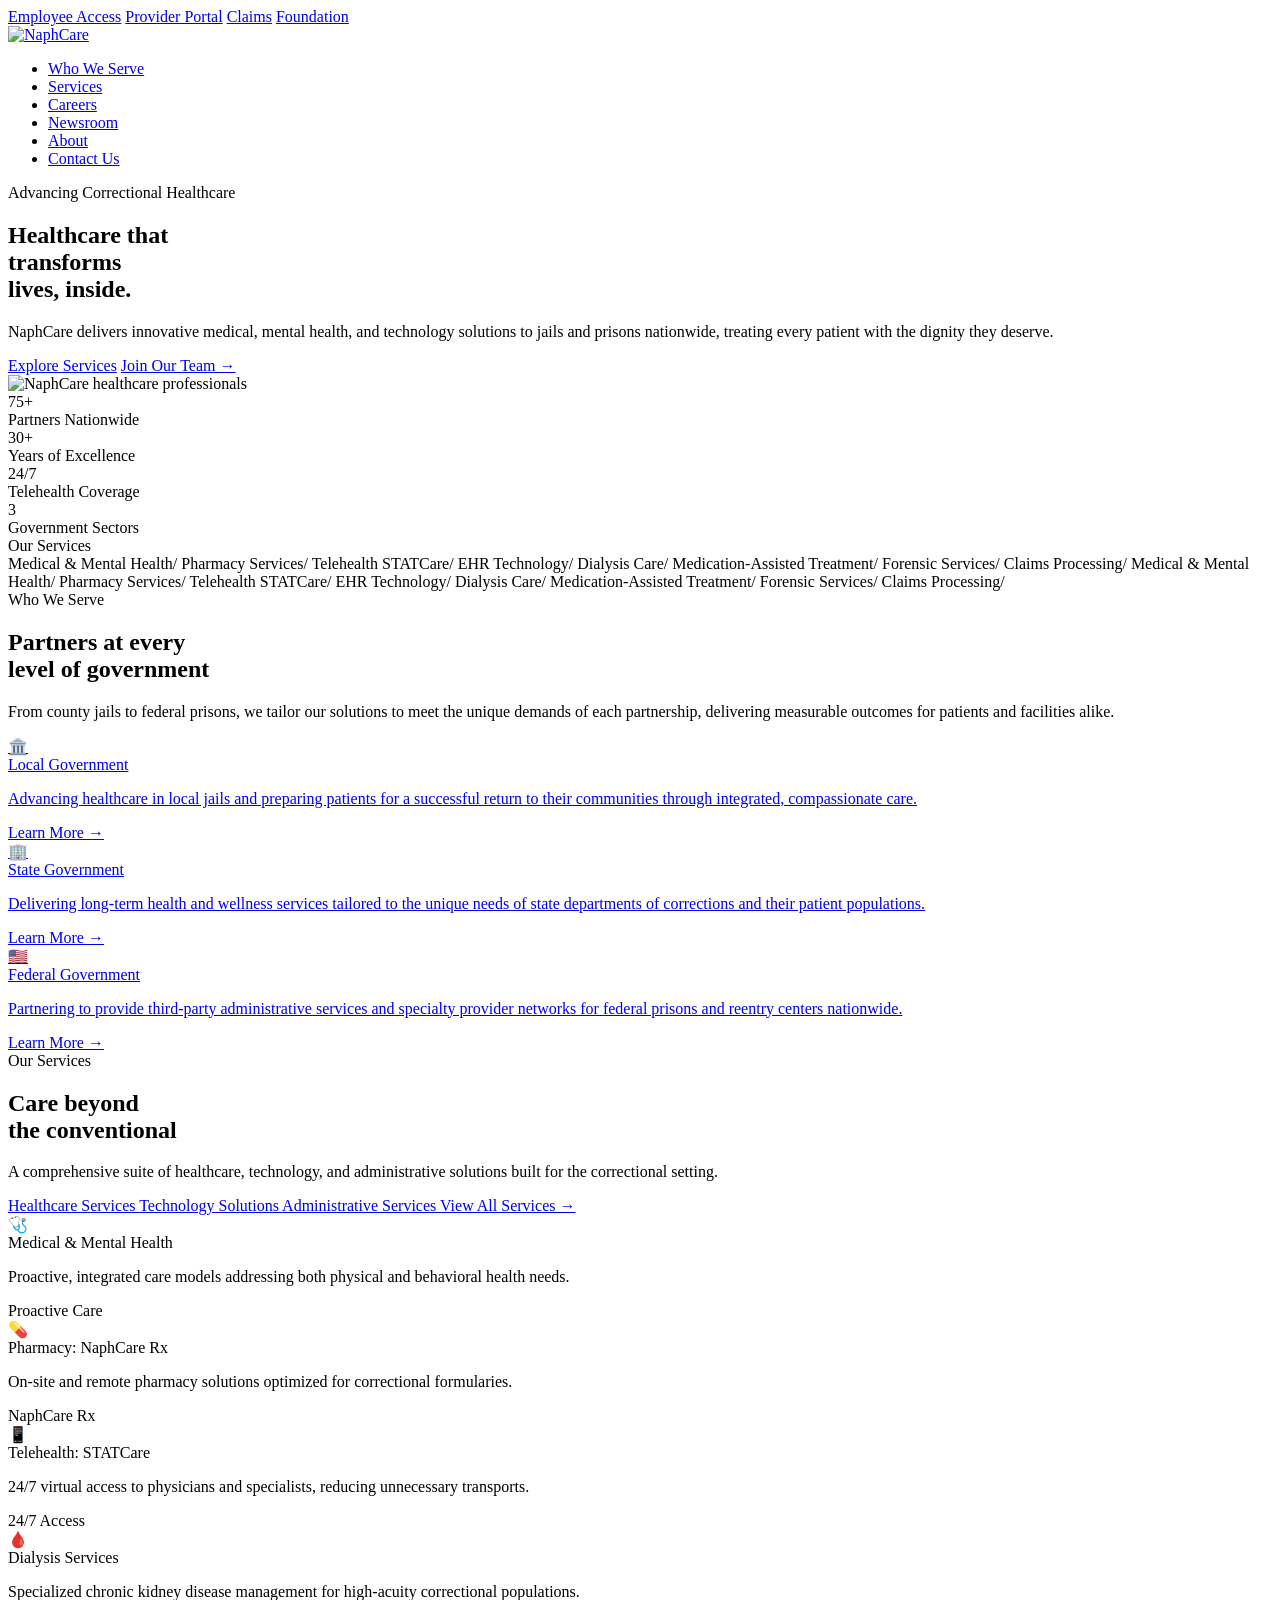
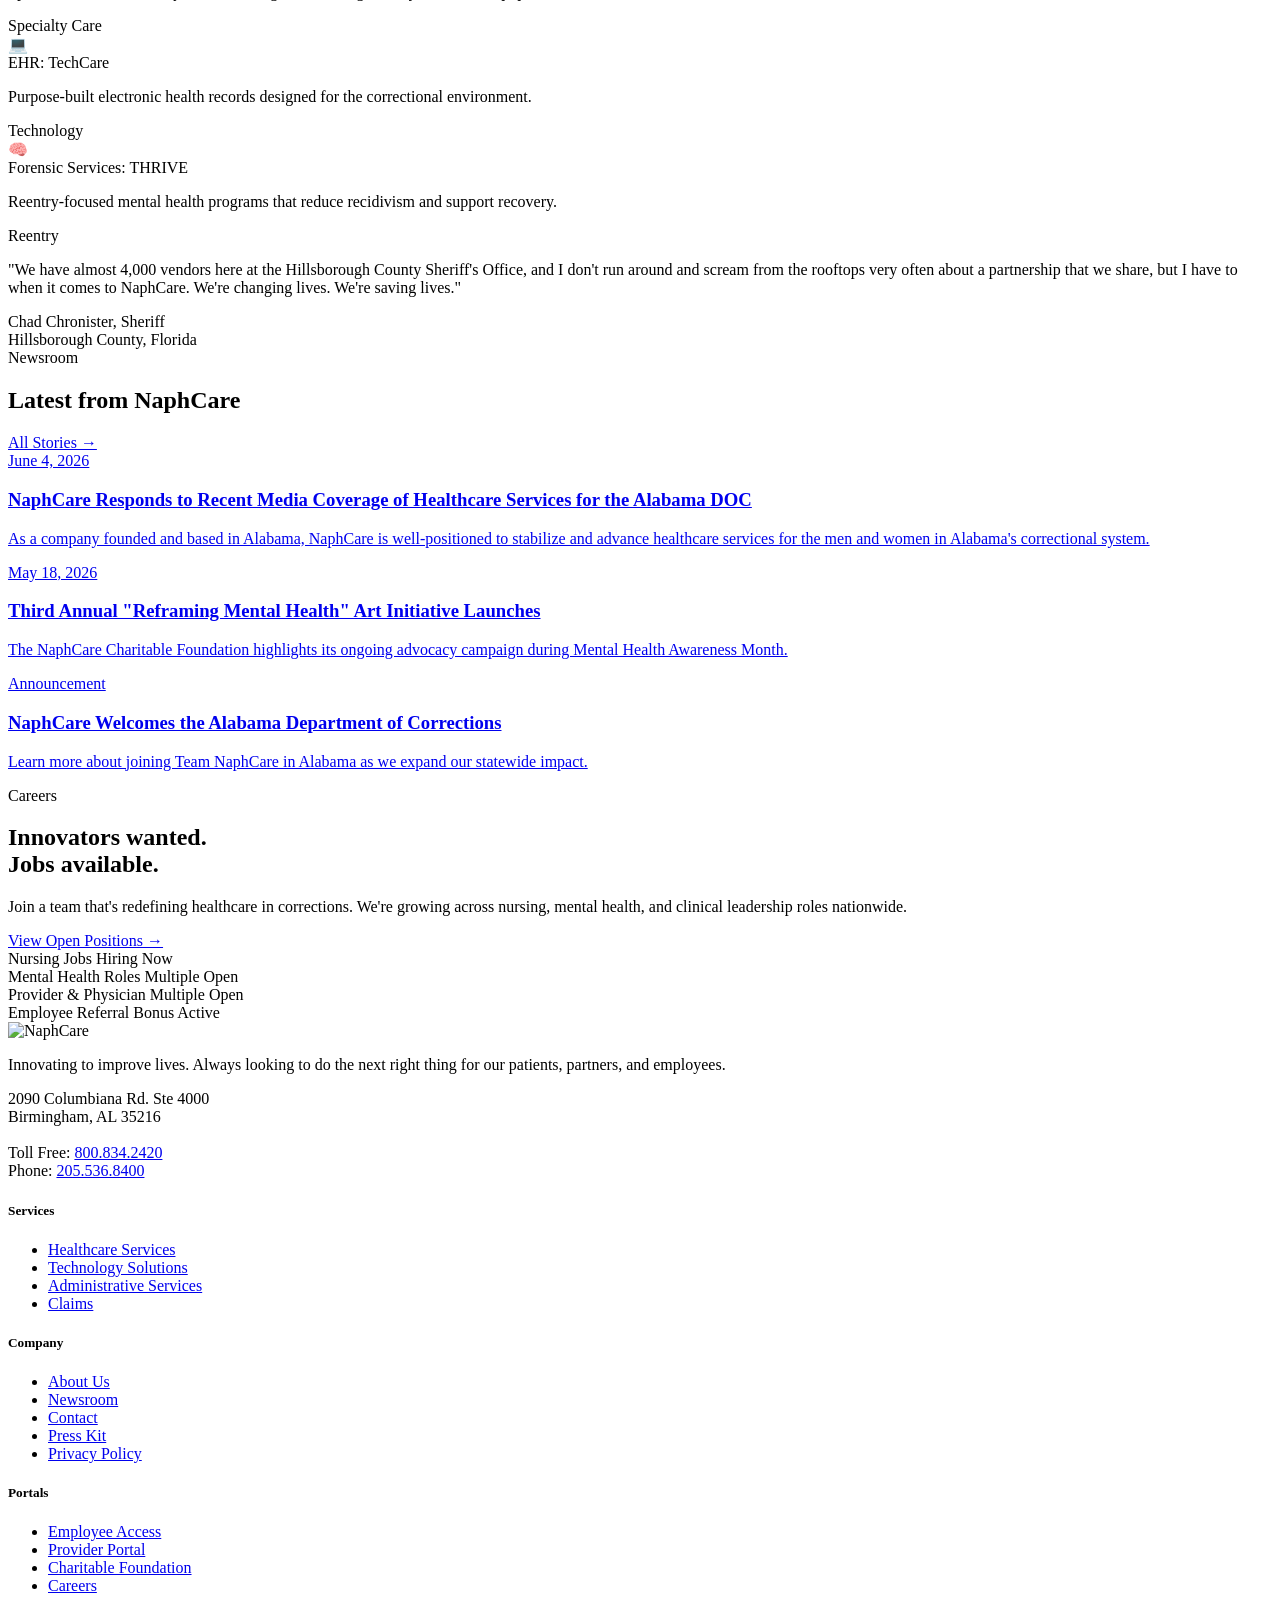
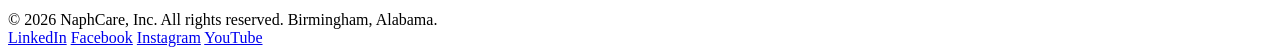
==== index.html @ 37742b01 "Rename index (2).html to index.html" ====
<!DOCTYPE html>
<html lang="en">
<head>
<meta charset="UTF-8" />
<meta name="viewport" content="width=device-width, initial-scale=1.0" />
<title>NaphCare: Advancing Correctional Healthcare</title>
<meta name="description" content="NaphCare is an innovative provider of correctional healthcare services in jails and prisons." />
<link rel="preconnect" href="https://fonts.googleapis.com" />
<link rel="preconnect" href="https://fonts.gstatic.com" crossorigin />
<link href="https://fonts.googleapis.com/css2?family=Playfair+Display:ital,wght@0,400;0,700;1,400;1,700&family=Libre+Franklin:wght@300;400;500;600;700;800&display=swap" rel="stylesheet" />
<link rel="stylesheet" href="style.css" />
</head>
<body>

<!-- TOPBAR -->
<div class="topbar">
  <a href="https://access.naphcare.com" target="_blank" rel="noopener">Employee Access</a>
  <a href="https://providerportal.naphcare.com" target="_blank" rel="noopener">Provider Portal</a>
  <a href="https://www.naphcare.com/claims" target="_blank" rel="noopener">Claims</a>
  <a href="https://www.naphcarecharitablefoundation.org/" target="_blank" rel="noopener">Foundation</a>
</div>

<!-- NAV -->
<nav>
  <a href="/" class="nav-logo" aria-label="NaphCare Home">
    <img src="https://www.naphcare.com/static/img/logo.svg" alt="NaphCare" />
  </a>
  <ul class="nav-links">
    <li><a href="#serve">Who We Serve</a></li>
    <li><a href="#services">Services</a></li>
    <li><a href="#careers">Careers</a></li>
    <li><a href="#news">Newsroom</a></li>
    <li><a href="https://www.naphcare.com/about" target="_blank" rel="noopener">About</a></li>
    <li><a href="https://www.naphcare.com/contact" target="_blank" rel="noopener" class="nav-cta">Contact Us</a></li>
  </ul>
</nav>

<!-- HERO -->
<section class="hero">
  <div class="hero-left">
    <div class="hero-eyebrow">Advancing Correctional Healthcare</div>
    <h1>Healthcare that<br><span class="accent">transforms</span><br>lives, inside.</h1>
    <p class="hero-sub">NaphCare delivers innovative medical, mental health, and technology solutions to jails and prisons nationwide, treating every patient with the dignity they deserve.</p>
    <div class="hero-actions">
      <a href="#serve" class="btn-primary">Explore Services</a>
      <a href="#careers" class="btn-outline">Join Our Team &rarr;</a>
    </div>
  </div>
  <div class="hero-right">
    <img
      src="https://naph-care.transforms.svdcdn.com/production/heros/Webpage-banners-1.png?w=1600&h=900&auto=compress,format&fit=min"
      alt="NaphCare healthcare professionals"
    />
  </div>
  <div class="hero-stat-bar">
    <div class="hero-stat">
      <div class="hero-stat-num">75+</div>
      <div class="hero-stat-label">Partners Nationwide</div>
    </div>
    <div class="hero-stat">
      <div class="hero-stat-num">30+</div>
      <div class="hero-stat-label">Years of Excellence</div>
    </div>
    <div class="hero-stat">
      <div class="hero-stat-num">24/7</div>
      <div class="hero-stat-label">Telehealth Coverage</div>
    </div>
    <div class="hero-stat">
      <div class="hero-stat-num">3</div>
      <div class="hero-stat-label">Government Sectors</div>
    </div>
  </div>
</section>

<!-- BAND -->
<div class="band" aria-hidden="true">
  <div class="band-inner">
    <div class="band-text">Our Services</div>
    <div class="band-marquee">
      <div class="band-track">
        <span class="band-item">Medical &amp; Mental Health</span><span class="band-sep">/</span>
        <span class="band-item">Pharmacy Services</span><span class="band-sep">/</span>
        <span class="band-item">Telehealth STATCare</span><span class="band-sep">/</span>
        <span class="band-item">EHR Technology</span><span class="band-sep">/</span>
        <span class="band-item">Dialysis Care</span><span class="band-sep">/</span>
        <span class="band-item">Medication-Assisted Treatment</span><span class="band-sep">/</span>
        <span class="band-item">Forensic Services</span><span class="band-sep">/</span>
        <span class="band-item">Claims Processing</span><span class="band-sep">/</span>
        <span class="band-item">Medical &amp; Mental Health</span><span class="band-sep">/</span>
        <span class="band-item">Pharmacy Services</span><span class="band-sep">/</span>
        <span class="band-item">Telehealth STATCare</span><span class="band-sep">/</span>
        <span class="band-item">EHR Technology</span><span class="band-sep">/</span>
        <span class="band-item">Dialysis Care</span><span class="band-sep">/</span>
        <span class="band-item">Medication-Assisted Treatment</span><span class="band-sep">/</span>
        <span class="band-item">Forensic Services</span><span class="band-sep">/</span>
        <span class="band-item">Claims Processing</span><span class="band-sep">/</span>
      </div>
    </div>
  </div>
</div>

<!-- WHO WE SERVE -->
<section class="serve-section section" id="serve">
  <div class="serve-header">
    <div class="reveal">
      <div class="label">Who We Serve</div>
      <h2 class="heading">Partners at every<br>level of government</h2>
    </div>
    <p class="subtext reveal" data-delay="100">From county jails to federal prisons, we tailor our solutions to meet the unique demands of each partnership, delivering measurable outcomes for patients and facilities alike.</p>
  </div>
  <div class="serve-cards">
    <a href="https://www.naphcare.com/local-government" class="serve-card reveal" target="_blank" rel="noopener">
      <div class="serve-icon">🏛️</div>
      <div class="serve-title">Local Government</div>
      <p class="serve-body">Advancing healthcare in local jails and preparing patients for a successful return to their communities through integrated, compassionate care.</p>
      <span class="serve-link">Learn More &rarr;</span>
    </a>
    <a href="https://www.naphcare.com/state-government" class="serve-card reveal" data-delay="80" target="_blank" rel="noopener">
      <div class="serve-icon">🏢</div>
      <div class="serve-title">State Government</div>
      <p class="serve-body">Delivering long-term health and wellness services tailored to the unique needs of state departments of corrections and their patient populations.</p>
      <span class="serve-link">Learn More &rarr;</span>
    </a>
    <a href="https://www.naphcare.com/federal-government" class="serve-card reveal" data-delay="160" target="_blank" rel="noopener">
      <div class="serve-icon">🇺🇸</div>
      <div class="serve-title">Federal Government</div>
      <p class="serve-body">Partnering to provide third-party administrative services and specialty provider networks for federal prisons and reentry centers nationwide.</p>
      <span class="serve-link">Learn More &rarr;</span>
    </a>
  </div>
</section>

<!-- SERVICES -->
<section class="services-section section" id="services">
  <div class="label" style="color:var(--gold-light)">Our Services</div>
  <h2 class="heading heading-light">Care beyond<br>the conventional</h2>
  <p class="subtext subtext-light">A comprehensive suite of healthcare, technology, and administrative solutions built for the correctional setting.</p>

  <div class="services-inner">
    <nav class="services-sidebar" aria-label="Service categories">
      <a class="services-sidebar-item active" href="#services">
        <span class="bar"></span>Healthcare Services
      </a>
      <a class="services-sidebar-item" href="#services">
        <span class="bar"></span>Technology Solutions
      </a>
      <a class="services-sidebar-item" href="#services">
        <span class="bar"></span>Administrative Services
      </a>
      <a class="services-sidebar-item" href="https://www.naphcare.com/services" target="_blank" rel="noopener">
        <span class="bar"></span>View All Services &rarr;
      </a>
    </nav>

    <div class="services-grid">
      <div class="service-card reveal">
        <span class="service-icon">🩺</span>
        <div class="service-name">Medical &amp; Mental Health</div>
        <p class="service-desc">Proactive, integrated care models addressing both physical and behavioral health needs.</p>
        <span class="service-badge">Proactive Care</span>
      </div>
      <div class="service-card reveal" data-delay="80">
        <span class="service-icon">💊</span>
        <div class="service-name">Pharmacy: NaphCare Rx</div>
        <p class="service-desc">On-site and remote pharmacy solutions optimized for correctional formularies.</p>
        <span class="service-badge">NaphCare Rx</span>
      </div>
      <div class="service-card reveal" data-delay="120">
        <span class="service-icon">📱</span>
        <div class="service-name">Telehealth: STATCare</div>
        <p class="service-desc">24/7 virtual access to physicians and specialists, reducing unnecessary transports.</p>
        <span class="service-badge">24/7 Access</span>
      </div>
      <div class="service-card reveal" data-delay="160">
        <span class="service-icon">🩸</span>
        <div class="service-name">Dialysis Services</div>
        <p class="service-desc">Specialized chronic kidney disease management for high-acuity correctional populations.</p>
        <span class="service-badge">Specialty Care</span>
      </div>
      <div class="service-card reveal" data-delay="200">
        <span class="service-icon">💻</span>
        <div class="service-name">EHR: TechCare</div>
        <p class="service-desc">Purpose-built electronic health records designed for the correctional environment.</p>
        <span class="service-badge">Technology</span>
      </div>
      <div class="service-card reveal" data-delay="240">
        <span class="service-icon">🧠</span>
        <div class="service-name">Forensic Services: THRIVE</div>
        <p class="service-desc">Reentry-focused mental health programs that reduce recidivism and support recovery.</p>
        <span class="service-badge">Reentry</span>
      </div>
    </div>
  </div>
</section>

<!-- QUOTE -->
<section class="quote-section">
  <div class="quote-inner reveal">
    <div class="quote-line"></div>
    <p class="quote-text">"We have almost 4,000 vendors here at the Hillsborough County Sheriff's Office, and I don't run around and scream from the rooftops very often about a partnership that we share, but I have to when it comes to NaphCare. We're changing lives. We're saving lives."</p>
    <div class="quote-author">Chad Chronister, Sheriff</div>
    <div class="quote-role">Hillsborough County, Florida</div>
  </div>
</section>

<!-- NEWS -->
<section class="news-section section" id="news">
  <div class="news-header reveal">
    <div>
      <div class="label">Newsroom</div>
      <h2 class="heading">Latest from NaphCare</h2>
    </div>
    <a href="https://www.naphcare.com/news" class="news-all" target="_blank" rel="noopener">All Stories &rarr;</a>
  </div>
  <div class="news-grid">
    <a href="https://www.naphcare.com/news/statement-from-naphcare-regarding-recent-coverage-of-naphcares-healthcare-services-for-the-alabama-department-of-corrections" class="news-card reveal" target="_blank" rel="noopener">
      <div class="news-date">June 4, 2026</div>
      <h3 class="news-headline">NaphCare Responds to Recent Media Coverage of Healthcare Services for the Alabama DOC</h3>
      <p class="news-excerpt">As a company founded and based in Alabama, NaphCare is well-positioned to stabilize and advance healthcare services for the men and women in Alabama's correctional system.</p>
    </a>
    <a href="https://www.naphcare.com/news/naphcare-and-naphcare-charitable-foundation-launch-third-annual-reframing-mental-health-art-initiative" class="news-card reveal" data-delay="80" target="_blank" rel="noopener">
      <div class="news-date">May 18, 2026</div>
      <h3 class="news-headline">Third Annual "Reframing Mental Health" Art Initiative Launches</h3>
      <p class="news-excerpt">The NaphCare Charitable Foundation highlights its ongoing advocacy campaign during Mental Health Awareness Month.</p>
    </a>
    <a href="https://www.naphcare.com/adoc" class="news-card reveal" data-delay="160" target="_blank" rel="noopener">
      <div class="news-date">Announcement</div>
      <h3 class="news-headline">NaphCare Welcomes the Alabama Department of Corrections</h3>
      <p class="news-excerpt">Learn more about joining Team NaphCare in Alabama as we expand our statewide impact.</p>
    </a>
  </div>
</section>

<!-- CAREERS -->
<section class="careers-section" id="careers">
  <div class="careers-copy reveal">
    <div class="label">Careers</div>
    <h2 class="heading">Innovators wanted.<br>Jobs available.</h2>
    <p class="subtext">Join a team that's redefining healthcare in corrections. We're growing across nursing, mental health, and clinical leadership roles nationwide.</p>
    <a href="https://www.naphcare.com/careers" class="btn-dark" target="_blank" rel="noopener">View Open Positions &rarr;</a>
  </div>
  <div class="careers-panel reveal" data-delay="120">
    <div class="role-row">
      <span class="role-name">Nursing Jobs</span>
      <span class="role-badge">Hiring Now</span>
    </div>
    <div class="role-row">
      <span class="role-name">Mental Health Roles</span>
      <span class="role-badge">Multiple Open</span>
    </div>
    <div class="role-row">
      <span class="role-name">Provider &amp; Physician</span>
      <span class="role-badge">Multiple Open</span>
    </div>
    <div class="role-row">
      <span class="role-name">Employee Referral Bonus</span>
      <span class="role-badge">Active</span>
    </div>
  </div>
</section>

<!-- FOOTER -->
<footer>
  <div class="footer-main">
    <div>
      <div class="footer-logo">
        <img src="https://www.naphcare.com/static/img/logo.svg" alt="NaphCare" />
      </div>
      <p class="footer-tagline">Innovating to improve lives. Always looking to do the next right thing for our patients, partners, and employees.</p>
      <div class="footer-address">
        2090 Columbiana Rd. Ste 4000<br>
        Birmingham, AL 35216<br><br>
        Toll Free: <a href="tel:18008342420">800.834.2420</a><br>
        Phone: <a href="tel:12055368400">205.536.8400</a>
      </div>
    </div>
    <div class="footer-col">
      <h5>Services</h5>
      <ul>
        <li><a href="https://www.naphcare.com/services#healthcare-services" target="_blank">Healthcare Services</a></li>
        <li><a href="https://www.naphcare.com/services#technology-solutions" target="_blank">Technology Solutions</a></li>
        <li><a href="https://www.naphcare.com/services#administrative-services" target="_blank">Administrative Services</a></li>
        <li><a href="https://www.naphcare.com/claims" target="_blank">Claims</a></li>
      </ul>
    </div>
    <div class="footer-col">
      <h5>Company</h5>
      <ul>
        <li><a href="https://www.naphcare.com/about" target="_blank">About Us</a></li>
        <li><a href="https://www.naphcare.com/news" target="_blank">Newsroom</a></li>
        <li><a href="https://www.naphcare.com/contact" target="_blank">Contact</a></li>
        <li><a href="https://www.naphcare.com/press-kit" target="_blank">Press Kit</a></li>
        <li><a href="https://www.naphcare.com/privacy" target="_blank">Privacy Policy</a></li>
      </ul>
    </div>
    <div class="footer-col">
      <h5>Portals</h5>
      <ul>
        <li><a href="https://access.naphcare.com" target="_blank">Employee Access</a></li>
        <li><a href="https://providerportal.naphcare.com" target="_blank">Provider Portal</a></li>
        <li><a href="https://www.naphcarecharitablefoundation.org/" target="_blank">Charitable Foundation</a></li>
        <li><a href="https://www.naphcare.com/careers" target="_blank">Careers</a></li>
      </ul>
    </div>
  </div>
  <div class="footer-bottom">
    <span>&copy; 2026 NaphCare, Inc. All rights reserved. Birmingham, Alabama.</span>
    <div class="footer-socials">
      <a href="https://www.linkedin.com/company/naphcare-inc-" target="_blank" rel="noopener">LinkedIn</a>
      <a href="https://www.facebook.com/NaphCare-Inc-124549757608960/" target="_blank" rel="noopener">Facebook</a>
      <a href="https://www.instagram.com/one_naphcare/" target="_blank" rel="noopener">Instagram</a>
      <a href="https://www.youtube.com/channel/UCsy_v-TzmFoSdD7zU0X192A/videos" target="_blank" rel="noopener">YouTube</a>
    </div>
  </div>
</footer>

<script src="main.js"></script>
</body>
</html>
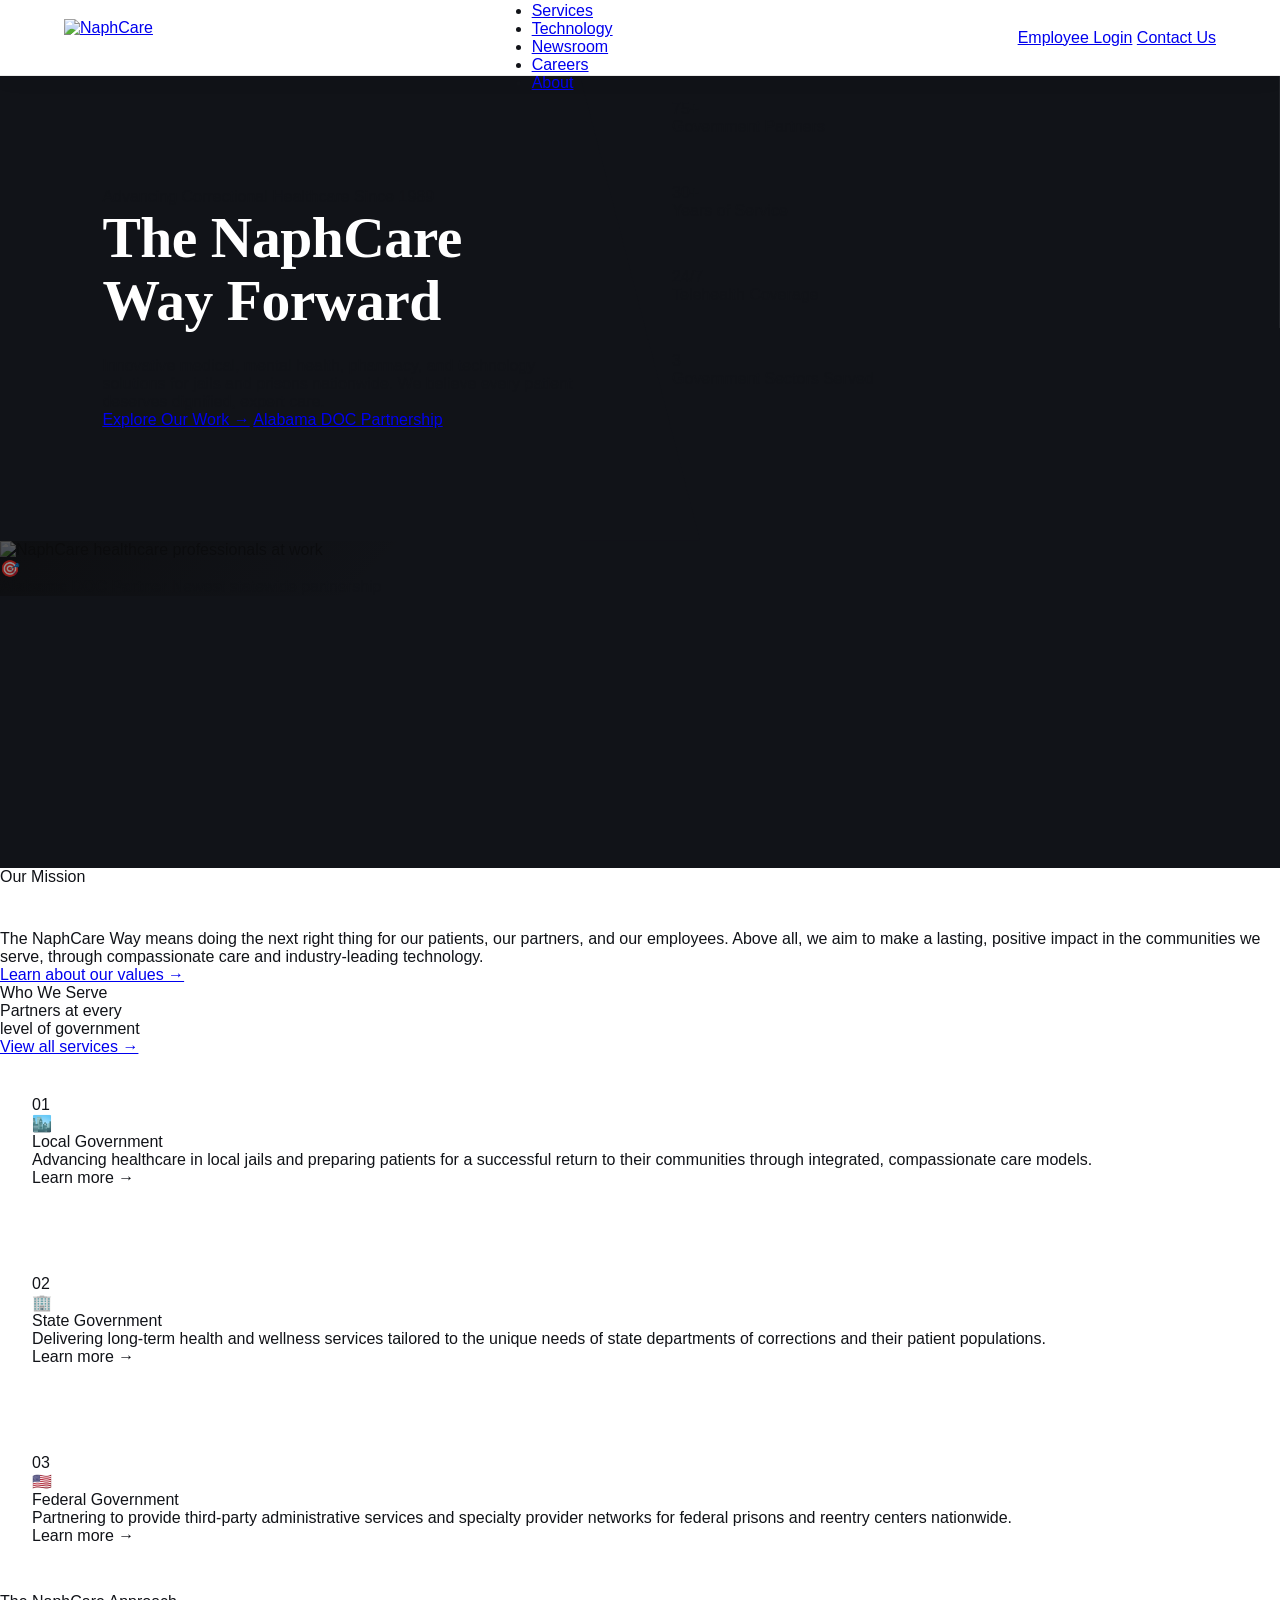
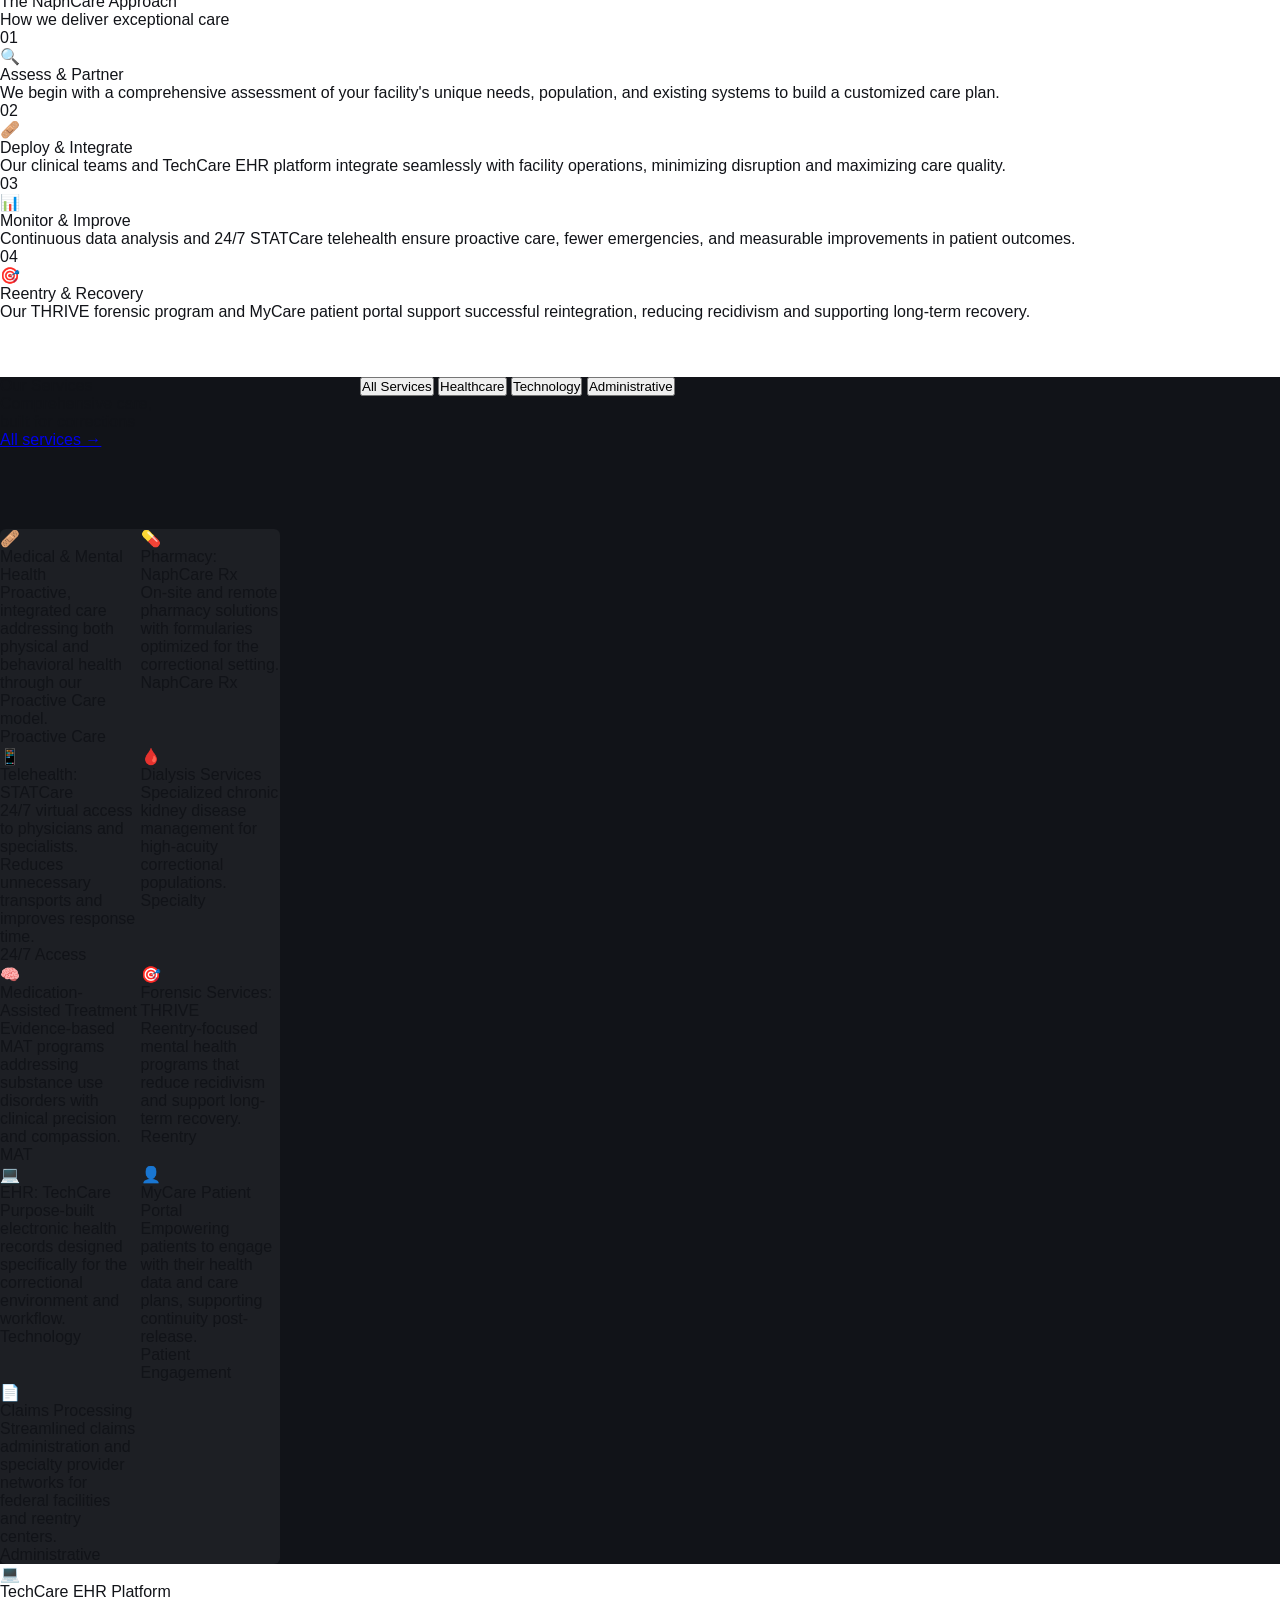
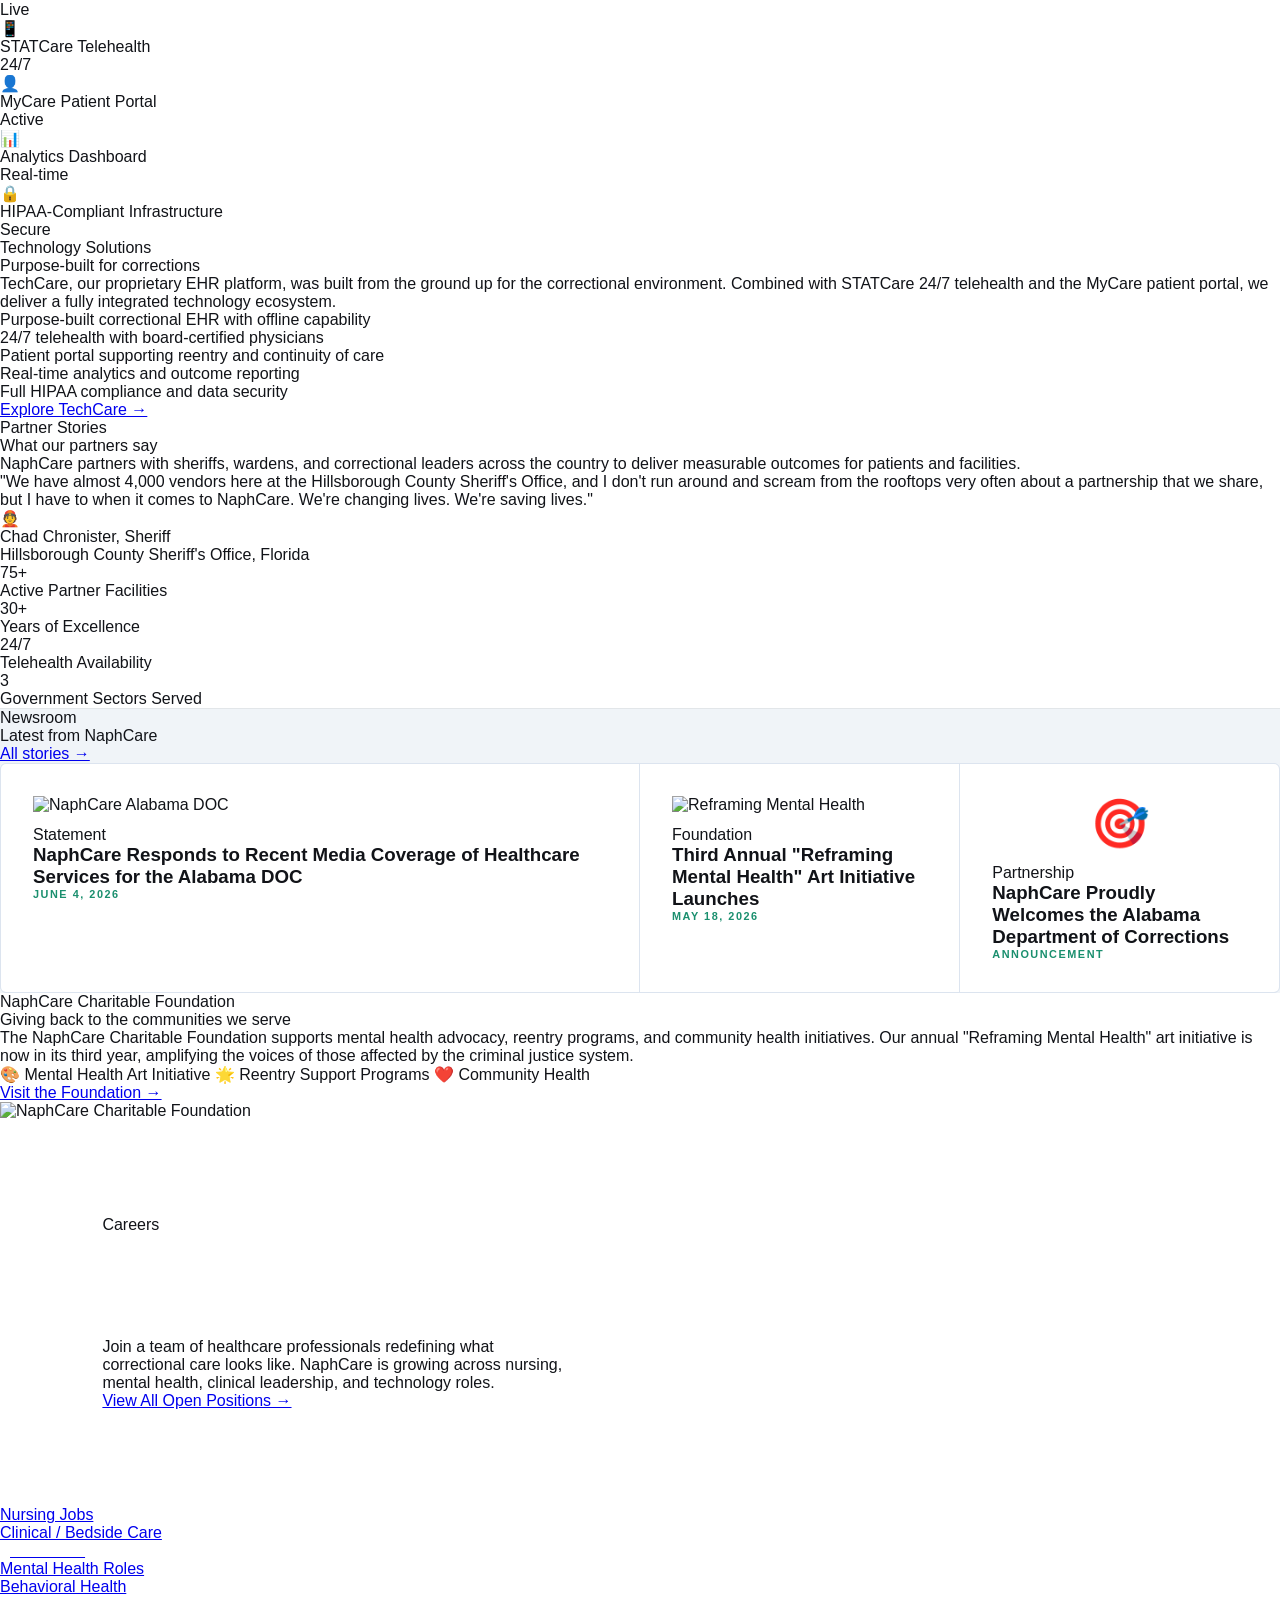
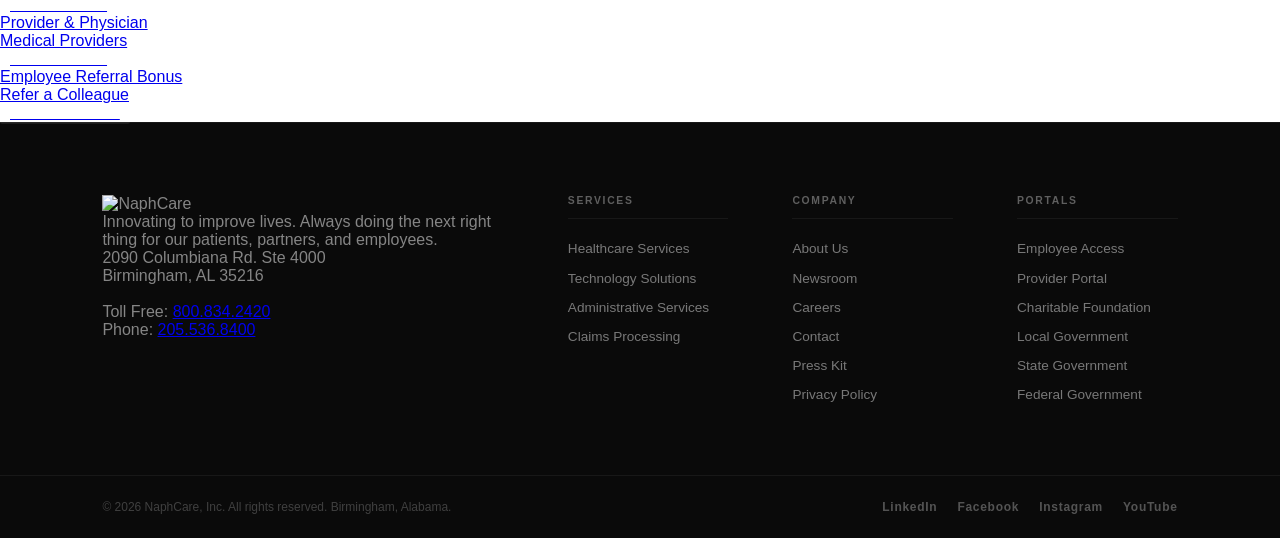
==== commit 60957b94: "Update print statement from 'Hello' to 'Goodbye'" ====
--- a/index.html
+++ b/index.html
@@ -4,257 +4,429 @@
 <meta charset="UTF-8" />
 <meta name="viewport" content="width=device-width, initial-scale=1.0" />
 <title>NaphCare: Advancing Correctional Healthcare</title>
-<meta name="description" content="NaphCare is an innovative provider of correctional healthcare services in jails and prisons." />
+<meta name="description" content="NaphCare is an innovative provider of correctional healthcare services in jails and prisons nationwide." />
 <link rel="preconnect" href="https://fonts.googleapis.com" />
 <link rel="preconnect" href="https://fonts.gstatic.com" crossorigin />
-<link href="https://fonts.googleapis.com/css2?family=Playfair+Display:ital,wght@0,400;0,700;1,400;1,700&family=Libre+Franklin:wght@300;400;500;600;700;800&display=swap" rel="stylesheet" />
+<link href="https://fonts.googleapis.com/css2?family=Fraunces:ital,opsz,wght@0,9..144,400;0,9..144,700;0,9..144,900;1,9..144,400;1,9..144,700&family=Plus+Jakarta+Sans:wght@400;500;600;700;800&display=swap" rel="stylesheet" />
 <link rel="stylesheet" href="style.css" />
 </head>
 <body>
 
-<!-- TOPBAR -->
-<div class="topbar">
-  <a href="https://access.naphcare.com" target="_blank" rel="noopener">Employee Access</a>
-  <a href="https://providerportal.naphcare.com" target="_blank" rel="noopener">Provider Portal</a>
-  <a href="https://www.naphcare.com/claims" target="_blank" rel="noopener">Claims</a>
-  <a href="https://www.naphcarecharitablefoundation.org/" target="_blank" rel="noopener">Foundation</a>
+<!-- NAV -->
+<div class="nav-wrapper">
+  <nav>
+    <a href="/" class="nav-logo" aria-label="NaphCare Home">
+      <img src="https://www.naphcare.com/static/img/logo.svg" alt="NaphCare" />
+    </a>
+    <ul class="nav-center">
+      <li><a href="#serve">Who We Serve</a></li>
+      <li><a href="#services">Services</a></li>
+      <li><a href="#technology">Technology</a></li>
+      <li><a href="#news">Newsroom</a></li>
+      <li><a href="#careers">Careers</a></li>
+      <li><a href="https://www.naphcare.com/about" target="_blank">About</a></li>
+    </ul>
+    <div class="nav-right">
+      <a href="https://access.naphcare.com" target="_blank" class="btn-ghost">Employee Login</a>
+      <a href="https://www.naphcare.com/contact" target="_blank" class="btn-fill">Contact Us</a>
+    </div>
+  </nav>
 </div>
-
-<!-- NAV -->
-<nav>
-  <a href="/" class="nav-logo" aria-label="NaphCare Home">
-    <img src="https://www.naphcare.com/static/img/logo.svg" alt="NaphCare" />
-  </a>
-  <ul class="nav-links">
-    <li><a href="#serve">Who We Serve</a></li>
-    <li><a href="#services">Services</a></li>
-    <li><a href="#careers">Careers</a></li>
-    <li><a href="#news">Newsroom</a></li>
-    <li><a href="https://www.naphcare.com/about" target="_blank" rel="noopener">About</a></li>
-    <li><a href="https://www.naphcare.com/contact" target="_blank" rel="noopener" class="nav-cta">Contact Us</a></li>
-  </ul>
-</nav>
 
 <!-- HERO -->
 <section class="hero">
-  <div class="hero-left">
-    <div class="hero-eyebrow">Advancing Correctional Healthcare</div>
-    <h1>Healthcare that<br><span class="accent">transforms</span><br>lives, inside.</h1>
-    <p class="hero-sub">NaphCare delivers innovative medical, mental health, and technology solutions to jails and prisons nationwide, treating every patient with the dignity they deserve.</p>
-    <div class="hero-actions">
-      <a href="#serve" class="btn-primary">Explore Services</a>
-      <a href="#careers" class="btn-outline">Join Our Team &rarr;</a>
-    </div>
-  </div>
-  <div class="hero-right">
-    <img
-      src="https://naph-care.transforms.svdcdn.com/production/heros/Webpage-banners-1.png?w=1600&h=900&auto=compress,format&fit=min"
-      alt="NaphCare healthcare professionals"
-    />
-  </div>
-  <div class="hero-stat-bar">
+  <div class="hero-content">
+    <div class="hero-left">
+      <div class="hero-tag">Advancing Correctional Healthcare Since 1989</div>
+      <h1>The <span class="highlight">NaphCare</span><br>Way Forward</h1>
+      <p class="hero-body">Innovative medical, mental health, pharmacy, and technology solutions for jails and prisons nationwide. We believe every patient deserves dignified, expert care.</p>
+      <div class="hero-ctas">
+        <a href="#serve" class="cta-main">Explore Our Work &rarr;</a>
+        <a href="https://www.naphcare.com/adoc" target="_blank" class="cta-secondary">Alabama DOC Partnership</a>
+      </div>
+    </div>
+    <div class="hero-right">
+      <div class="hero-img-wrap">
+        <img src="https://naph-care.transforms.svdcdn.com/production/heros/Webpage-banners-1.png?w=1200&h=900&auto=compress,format&fit=min" alt="NaphCare healthcare professionals at work" />
+      </div>
+      <div class="hero-img-badge">
+        <div class="badge-icon">&#127919;</div>
+        <div class="badge-text">
+          <strong>Alabama DOC Partner</strong>
+          <span>Newest statewide partnership</span>
+        </div>
+      </div>
+    </div>
+  </div>
+  <div class="hero-stats">
     <div class="hero-stat">
-      <div class="hero-stat-num">75+</div>
-      <div class="hero-stat-label">Partners Nationwide</div>
+      <div class="stat-val" data-count="75" data-suffix="+">75+</div>
+      <div class="stat-lbl">Government Partners</div>
     </div>
     <div class="hero-stat">
-      <div class="hero-stat-num">30+</div>
-      <div class="hero-stat-label">Years of Excellence</div>
+      <div class="stat-val" data-count="30" data-suffix="+">30+</div>
+      <div class="stat-lbl">Years of Service</div>
     </div>
     <div class="hero-stat">
-      <div class="hero-stat-num">24/7</div>
-      <div class="hero-stat-label">Telehealth Coverage</div>
+      <div class="stat-val">24/7</div>
+      <div class="stat-lbl">Telehealth Coverage</div>
     </div>
     <div class="hero-stat">
-      <div class="hero-stat-num">3</div>
-      <div class="hero-stat-label">Government Sectors</div>
-    </div>
-  </div>
-</section>
-
-<!-- BAND -->
-<div class="band" aria-hidden="true">
-  <div class="band-inner">
-    <div class="band-text">Our Services</div>
-    <div class="band-marquee">
-      <div class="band-track">
-        <span class="band-item">Medical &amp; Mental Health</span><span class="band-sep">/</span>
-        <span class="band-item">Pharmacy Services</span><span class="band-sep">/</span>
-        <span class="band-item">Telehealth STATCare</span><span class="band-sep">/</span>
-        <span class="band-item">EHR Technology</span><span class="band-sep">/</span>
-        <span class="band-item">Dialysis Care</span><span class="band-sep">/</span>
-        <span class="band-item">Medication-Assisted Treatment</span><span class="band-sep">/</span>
-        <span class="band-item">Forensic Services</span><span class="band-sep">/</span>
-        <span class="band-item">Claims Processing</span><span class="band-sep">/</span>
-        <span class="band-item">Medical &amp; Mental Health</span><span class="band-sep">/</span>
-        <span class="band-item">Pharmacy Services</span><span class="band-sep">/</span>
-        <span class="band-item">Telehealth STATCare</span><span class="band-sep">/</span>
-        <span class="band-item">EHR Technology</span><span class="band-sep">/</span>
-        <span class="band-item">Dialysis Care</span><span class="band-sep">/</span>
-        <span class="band-item">Medication-Assisted Treatment</span><span class="band-sep">/</span>
-        <span class="band-item">Forensic Services</span><span class="band-sep">/</span>
-        <span class="band-item">Claims Processing</span><span class="band-sep">/</span>
-      </div>
-    </div>
-  </div>
-</div>
+      <div class="stat-val" data-count="3">3</div>
+      <div class="stat-lbl">Government Sectors Served</div>
+    </div>
+  </div>
+</section>
+
+<!-- MISSION -->
+<section class="mission">
+  <div class="mission-inner">
+    <div class="reveal">
+      <div class="mission-label">Our Mission</div>
+      <h2 class="mission-h2" style="font-family:'Fraunces',serif;font-size:clamp(1.8rem,3vw,2.8rem);font-weight:900;color:#fff;line-height:1.15;letter-spacing:-0.5px;">We believe in innovating to improve lives. Always.</h2>
+    </div>
+    <div class="reveal" data-delay="100">
+      <p>The NaphCare Way means doing the next right thing for our patients, our partners, and our employees. Above all, we aim to make a lasting, positive impact in the communities we serve, through compassionate care and industry-leading technology.</p>
+      <a href="https://www.naphcare.com/about" target="_blank" class="mission-link">Learn about our values &rarr;</a>
+    </div>
+  </div>
+</section>
 
 <!-- WHO WE SERVE -->
-<section class="serve-section section" id="serve">
-  <div class="serve-header">
-    <div class="reveal">
-      <div class="label">Who We Serve</div>
-      <h2 class="heading">Partners at every<br>level of government</h2>
-    </div>
-    <p class="subtext reveal" data-delay="100">From county jails to federal prisons, we tailor our solutions to meet the unique demands of each partnership, delivering measurable outcomes for patients and facilities alike.</p>
-  </div>
-  <div class="serve-cards">
-    <a href="https://www.naphcare.com/local-government" class="serve-card reveal" target="_blank" rel="noopener">
-      <div class="serve-icon">🏛️</div>
-      <div class="serve-title">Local Government</div>
-      <p class="serve-body">Advancing healthcare in local jails and preparing patients for a successful return to their communities through integrated, compassionate care.</p>
-      <span class="serve-link">Learn More &rarr;</span>
-    </a>
-    <a href="https://www.naphcare.com/state-government" class="serve-card reveal" data-delay="80" target="_blank" rel="noopener">
-      <div class="serve-icon">🏢</div>
-      <div class="serve-title">State Government</div>
-      <p class="serve-body">Delivering long-term health and wellness services tailored to the unique needs of state departments of corrections and their patient populations.</p>
-      <span class="serve-link">Learn More &rarr;</span>
-    </a>
-    <a href="https://www.naphcare.com/federal-government" class="serve-card reveal" data-delay="160" target="_blank" rel="noopener">
-      <div class="serve-icon">🇺🇸</div>
-      <div class="serve-title">Federal Government</div>
-      <p class="serve-body">Partnering to provide third-party administrative services and specialty provider networks for federal prisons and reentry centers nationwide.</p>
-      <span class="serve-link">Learn More &rarr;</span>
-    </a>
+<section id="serve">
+  <div class="serve" >
+    <div class="section-header reveal">
+      <div>
+        <div class="section-label">Who We Serve</div>
+        <div class="section-title">Partners at every<br>level of government</div>
+      </div>
+      <a href="https://www.naphcare.com/services" target="_blank" class="section-link">View all services &rarr;</a>
+    </div>
+    <div class="serve-grid">
+      <a href="https://www.naphcare.com/local-government" target="_blank" rel="noopener" class="serve-card reveal">
+        <div class="serve-card-num">01</div>
+        <div class="serve-card-icon">&#127961;&#65039;</div>
+        <div class="serve-card-title">Local Government</div>
+        <p class="serve-card-body">Advancing healthcare in local jails and preparing patients for a successful return to their communities through integrated, compassionate care models.</p>
+        <div class="serve-card-arrow">Learn more &rarr;</div>
+      </a>
+      <a href="https://www.naphcare.com/state-government" target="_blank" rel="noopener" class="serve-card reveal" data-delay="100">
+        <div class="serve-card-num">02</div>
+        <div class="serve-card-icon">&#127970;</div>
+        <div class="serve-card-title">State Government</div>
+        <p class="serve-card-body">Delivering long-term health and wellness services tailored to the unique needs of state departments of corrections and their patient populations.</p>
+        <div class="serve-card-arrow">Learn more &rarr;</div>
+      </a>
+      <a href="https://www.naphcare.com/federal-government" target="_blank" rel="noopener" class="serve-card reveal" data-delay="200">
+        <div class="serve-card-num">03</div>
+        <div class="serve-card-icon">&#127482;&#127480;</div>
+        <div class="serve-card-title">Federal Government</div>
+        <p class="serve-card-body">Partnering to provide third-party administrative services and specialty provider networks for federal prisons and reentry centers nationwide.</p>
+        <div class="serve-card-arrow">Learn more &rarr;</div>
+      </a>
+    </div>
+  </div>
+</section>
+
+<!-- HOW IT WORKS -->
+<section class="how" id="approach">
+  <div class="how-inner">
+    <div class="section-label reveal">The NaphCare Approach</div>
+    <div class="section-title reveal" data-delay="80">How we deliver exceptional care</div>
+    <div class="how-steps">
+      <div class="how-step reveal">
+        <div class="step-num">01</div>
+        <span class="step-icon">&#128269;</span>
+        <div class="step-title">Assess &amp; Partner</div>
+        <p class="step-body">We begin with a comprehensive assessment of your facility's unique needs, population, and existing systems to build a customized care plan.</p>
+      </div>
+      <div class="how-step reveal" data-delay="80">
+        <div class="step-num">02</div>
+        <span class="step-icon">&#129657;</span>
+        <div class="step-title">Deploy &amp; Integrate</div>
+        <p class="step-body">Our clinical teams and TechCare EHR platform integrate seamlessly with facility operations, minimizing disruption and maximizing care quality.</p>
+      </div>
+      <div class="how-step reveal" data-delay="160">
+        <div class="step-num">03</div>
+        <span class="step-icon">&#128202;</span>
+        <div class="step-title">Monitor &amp; Improve</div>
+        <p class="step-body">Continuous data analysis and 24/7 STATCare telehealth ensure proactive care, fewer emergencies, and measurable improvements in patient outcomes.</p>
+      </div>
+      <div class="how-step reveal" data-delay="240">
+        <div class="step-num">04</div>
+        <span class="step-icon">&#127919;</span>
+        <div class="step-title">Reentry &amp; Recovery</div>
+        <p class="step-body">Our THRIVE forensic program and MyCare patient portal support successful reintegration, reducing recidivism and supporting long-term recovery.</p>
+      </div>
+    </div>
   </div>
 </section>
 
 <!-- SERVICES -->
-<section class="services-section section" id="services">
-  <div class="label" style="color:var(--gold-light)">Our Services</div>
-  <h2 class="heading heading-light">Care beyond<br>the conventional</h2>
-  <p class="subtext subtext-light">A comprehensive suite of healthcare, technology, and administrative solutions built for the correctional setting.</p>
-
+<section class="services-section" id="services">
   <div class="services-inner">
-    <nav class="services-sidebar" aria-label="Service categories">
-      <a class="services-sidebar-item active" href="#services">
-        <span class="bar"></span>Healthcare Services
-      </a>
-      <a class="services-sidebar-item" href="#services">
-        <span class="bar"></span>Technology Solutions
-      </a>
-      <a class="services-sidebar-item" href="#services">
-        <span class="bar"></span>Administrative Services
-      </a>
-      <a class="services-sidebar-item" href="https://www.naphcare.com/services" target="_blank" rel="noopener">
-        <span class="bar"></span>View All Services &rarr;
-      </a>
-    </nav>
-
+    <div class="section-header reveal">
+      <div>
+        <div class="section-label">Our Services</div>
+        <div class="section-title">Comprehensive care,<br>built for corrections</div>
+      </div>
+      <a href="https://www.naphcare.com/services" target="_blank" class="section-link">All services &rarr;</a>
+    </div>
+    <div class="services-tabs reveal">
+      <button class="tab-btn active" data-cat="all">All Services</button>
+      <button class="tab-btn" data-cat="healthcare">Healthcare</button>
+      <button class="tab-btn" data-cat="tech">Technology</button>
+      <button class="tab-btn" data-cat="admin">Administrative</button>
+    </div>
     <div class="services-grid">
-      <div class="service-card reveal">
-        <span class="service-icon">🩺</span>
-        <div class="service-name">Medical &amp; Mental Health</div>
-        <p class="service-desc">Proactive, integrated care models addressing both physical and behavioral health needs.</p>
-        <span class="service-badge">Proactive Care</span>
-      </div>
-      <div class="service-card reveal" data-delay="80">
-        <span class="service-icon">💊</span>
-        <div class="service-name">Pharmacy: NaphCare Rx</div>
-        <p class="service-desc">On-site and remote pharmacy solutions optimized for correctional formularies.</p>
-        <span class="service-badge">NaphCare Rx</span>
-      </div>
-      <div class="service-card reveal" data-delay="120">
-        <span class="service-icon">📱</span>
-        <div class="service-name">Telehealth: STATCare</div>
-        <p class="service-desc">24/7 virtual access to physicians and specialists, reducing unnecessary transports.</p>
-        <span class="service-badge">24/7 Access</span>
-      </div>
-      <div class="service-card reveal" data-delay="160">
-        <span class="service-icon">🩸</span>
-        <div class="service-name">Dialysis Services</div>
-        <p class="service-desc">Specialized chronic kidney disease management for high-acuity correctional populations.</p>
-        <span class="service-badge">Specialty Care</span>
-      </div>
-      <div class="service-card reveal" data-delay="200">
-        <span class="service-icon">💻</span>
-        <div class="service-name">EHR: TechCare</div>
-        <p class="service-desc">Purpose-built electronic health records designed for the correctional environment.</p>
-        <span class="service-badge">Technology</span>
-      </div>
-      <div class="service-card reveal" data-delay="240">
-        <span class="service-icon">🧠</span>
-        <div class="service-name">Forensic Services: THRIVE</div>
-        <p class="service-desc">Reentry-focused mental health programs that reduce recidivism and support recovery.</p>
-        <span class="service-badge">Reentry</span>
-      </div>
-    </div>
-  </div>
-</section>
-
-<!-- QUOTE -->
-<section class="quote-section">
-  <div class="quote-inner reveal">
-    <div class="quote-line"></div>
-    <p class="quote-text">"We have almost 4,000 vendors here at the Hillsborough County Sheriff's Office, and I don't run around and scream from the rooftops very often about a partnership that we share, but I have to when it comes to NaphCare. We're changing lives. We're saving lives."</p>
-    <div class="quote-author">Chad Chronister, Sheriff</div>
-    <div class="quote-role">Hillsborough County, Florida</div>
+      <div class="svc-card reveal" data-cat="healthcare">
+        <span class="svc-icon">&#129657;</span>
+        <div class="svc-name">Medical &amp; Mental Health</div>
+        <p class="svc-desc">Proactive, integrated care addressing both physical and behavioral health through our Proactive Care model.</p>
+        <span class="svc-tag">Proactive Care</span>
+      </div>
+      <div class="svc-card reveal" data-delay="60" data-cat="healthcare">
+        <span class="svc-icon">&#128138;</span>
+        <div class="svc-name">Pharmacy: NaphCare Rx</div>
+        <p class="svc-desc">On-site and remote pharmacy solutions with formularies optimized for the correctional setting.</p>
+        <span class="svc-tag">NaphCare Rx</span>
+      </div>
+      <div class="svc-card reveal" data-delay="120" data-cat="healthcare">
+        <span class="svc-icon">&#128241;</span>
+        <div class="svc-name">Telehealth: STATCare</div>
+        <p class="svc-desc">24/7 virtual access to physicians and specialists. Reduces unnecessary transports and improves response time.</p>
+        <span class="svc-tag">24/7 Access</span>
+      </div>
+      <div class="svc-card reveal" data-delay="60" data-cat="healthcare">
+        <span class="svc-icon">&#129656;</span>
+        <div class="svc-name">Dialysis Services</div>
+        <p class="svc-desc">Specialized chronic kidney disease management for high-acuity correctional populations.</p>
+        <span class="svc-tag">Specialty</span>
+      </div>
+      <div class="svc-card reveal" data-delay="120" data-cat="healthcare">
+        <span class="svc-icon">&#129504;</span>
+        <div class="svc-name">Medication-Assisted Treatment</div>
+        <p class="svc-desc">Evidence-based MAT programs addressing substance use disorders with clinical precision and compassion.</p>
+        <span class="svc-tag">MAT</span>
+      </div>
+      <div class="svc-card reveal" data-delay="180" data-cat="healthcare">
+        <span class="svc-icon">&#127919;</span>
+        <div class="svc-name">Forensic Services: THRIVE</div>
+        <p class="svc-desc">Reentry-focused mental health programs that reduce recidivism and support long-term recovery.</p>
+        <span class="svc-tag">Reentry</span>
+      </div>
+      <div class="svc-card reveal" data-cat="tech">
+        <span class="svc-icon">&#128187;</span>
+        <div class="svc-name">EHR: TechCare</div>
+        <p class="svc-desc">Purpose-built electronic health records designed specifically for the correctional environment and workflow.</p>
+        <span class="svc-tag">Technology</span>
+      </div>
+      <div class="svc-card reveal" data-delay="60" data-cat="tech">
+        <span class="svc-icon">&#128100;</span>
+        <div class="svc-name">MyCare Patient Portal</div>
+        <p class="svc-desc">Empowering patients to engage with their health data and care plans, supporting continuity post-release.</p>
+        <span class="svc-tag">Patient Engagement</span>
+      </div>
+      <div class="svc-card reveal" data-delay="120" data-cat="admin">
+        <span class="svc-icon">&#128196;</span>
+        <div class="svc-name">Claims Processing</div>
+        <p class="svc-desc">Streamlined claims administration and specialty provider networks for federal facilities and reentry centers.</p>
+        <span class="svc-tag">Administrative</span>
+      </div>
+    </div>
+  </div>
+</section>
+
+<!-- TECHNOLOGY -->
+<section class="tech-section" id="technology">
+  <div class="tech-inner">
+    <div class="tech-visual reveal">
+      <div class="tech-bar">
+        <div class="tech-bar-icon">&#128187;</div>
+        <div class="tech-bar-label">TechCare EHR Platform</div>
+        <span class="tech-bar-pill live">Live</span>
+      </div>
+      <div class="tech-bar">
+        <div class="tech-bar-icon">&#128241;</div>
+        <div class="tech-bar-label">STATCare Telehealth</div>
+        <span class="tech-bar-pill live">24/7</span>
+      </div>
+      <div class="tech-bar">
+        <div class="tech-bar-icon">&#128100;</div>
+        <div class="tech-bar-label">MyCare Patient Portal</div>
+        <span class="tech-bar-pill">Active</span>
+      </div>
+      <div class="tech-bar">
+        <div class="tech-bar-icon">&#128202;</div>
+        <div class="tech-bar-label">Analytics Dashboard</div>
+        <span class="tech-bar-pill">Real-time</span>
+      </div>
+      <div class="tech-bar">
+        <div class="tech-bar-icon">&#128274;</div>
+        <div class="tech-bar-label">HIPAA-Compliant Infrastructure</div>
+        <span class="tech-bar-pill live">Secure</span>
+      </div>
+    </div>
+    <div class="tech-copy reveal" data-delay="120">
+      <div class="section-label">Technology Solutions</div>
+      <div class="section-title">Purpose-built for corrections</div>
+      <p>TechCare, our proprietary EHR platform, was built from the ground up for the correctional environment. Combined with STATCare 24/7 telehealth and the MyCare patient portal, we deliver a fully integrated technology ecosystem.</p>
+      <div class="tech-features">
+        <div class="tech-feat">Purpose-built correctional EHR with offline capability</div>
+        <div class="tech-feat">24/7 telehealth with board-certified physicians</div>
+        <div class="tech-feat">Patient portal supporting reentry and continuity of care</div>
+        <div class="tech-feat">Real-time analytics and outcome reporting</div>
+        <div class="tech-feat">Full HIPAA compliance and data security</div>
+      </div>
+      <a href="https://www.naphcare.com/services#technology-solutions" target="_blank" class="btn-fill" style="display:inline-flex;align-items:center;gap:8px;">Explore TechCare &rarr;</a>
+    </div>
+  </div>
+</section>
+
+<!-- TESTIMONIAL -->
+<section class="testimonial-section">
+  <div class="testimonial-inner">
+    <div class="testimonial-left reveal">
+      <div class="section-label">Partner Stories</div>
+      <div class="section-title">What our partners say</div>
+      <p>NaphCare partners with sheriffs, wardens, and correctional leaders across the country to deliver measurable outcomes for patients and facilities.</p>
+    </div>
+    <div class="testimonial-card reveal" data-delay="120">
+      <p class="testimonial-text">"We have almost 4,000 vendors here at the Hillsborough County Sheriff's Office, and I don't run around and scream from the rooftops very often about a partnership that we share, but I have to when it comes to NaphCare. We're changing lives. We're saving lives."</p>
+      <div class="testimonial-author">
+        <div class="author-avatar">&#128114;</div>
+        <div>
+          <div class="author-name">Chad Chronister, Sheriff</div>
+          <div class="author-role">Hillsborough County Sheriff's Office, Florida</div>
+        </div>
+      </div>
+    </div>
+  </div>
+</section>
+
+<!-- IMPACT -->
+<section class="impact-section">
+  <div class="impact-inner">
+    <div class="impact-item reveal">
+      <div class="impact-val" data-count="75" data-suffix="+">75+</div>
+      <div class="impact-lbl">Active Partner Facilities</div>
+    </div>
+    <div class="impact-item reveal" data-delay="80">
+      <div class="impact-val" data-count="30" data-suffix="+">30+</div>
+      <div class="impact-lbl">Years of Excellence</div>
+    </div>
+    <div class="impact-item reveal" data-delay="160">
+      <div class="impact-val">24/7</div>
+      <div class="impact-lbl">Telehealth Availability</div>
+    </div>
+    <div class="impact-item reveal" data-delay="240">
+      <div class="impact-val" data-count="3">3</div>
+      <div class="impact-lbl">Government Sectors Served</div>
+    </div>
   </div>
 </section>
 
 <!-- NEWS -->
-<section class="news-section section" id="news">
-  <div class="news-header reveal">
-    <div>
-      <div class="label">Newsroom</div>
-      <h2 class="heading">Latest from NaphCare</h2>
-    </div>
-    <a href="https://www.naphcare.com/news" class="news-all" target="_blank" rel="noopener">All Stories &rarr;</a>
-  </div>
-  <div class="news-grid">
-    <a href="https://www.naphcare.com/news/statement-from-naphcare-regarding-recent-coverage-of-naphcares-healthcare-services-for-the-alabama-department-of-corrections" class="news-card reveal" target="_blank" rel="noopener">
-      <div class="news-date">June 4, 2026</div>
-      <h3 class="news-headline">NaphCare Responds to Recent Media Coverage of Healthcare Services for the Alabama DOC</h3>
-      <p class="news-excerpt">As a company founded and based in Alabama, NaphCare is well-positioned to stabilize and advance healthcare services for the men and women in Alabama's correctional system.</p>
-    </a>
-    <a href="https://www.naphcare.com/news/naphcare-and-naphcare-charitable-foundation-launch-third-annual-reframing-mental-health-art-initiative" class="news-card reveal" data-delay="80" target="_blank" rel="noopener">
-      <div class="news-date">May 18, 2026</div>
-      <h3 class="news-headline">Third Annual "Reframing Mental Health" Art Initiative Launches</h3>
-      <p class="news-excerpt">The NaphCare Charitable Foundation highlights its ongoing advocacy campaign during Mental Health Awareness Month.</p>
-    </a>
-    <a href="https://www.naphcare.com/adoc" class="news-card reveal" data-delay="160" target="_blank" rel="noopener">
-      <div class="news-date">Announcement</div>
-      <h3 class="news-headline">NaphCare Welcomes the Alabama Department of Corrections</h3>
-      <p class="news-excerpt">Learn more about joining Team NaphCare in Alabama as we expand our statewide impact.</p>
-    </a>
+<section class="news-section" id="news">
+  <div class="news-inner">
+    <div class="section-header reveal">
+      <div>
+        <div class="section-label">Newsroom</div>
+        <div class="section-title">Latest from NaphCare</div>
+      </div>
+      <a href="https://www.naphcare.com/news" target="_blank" class="section-link">All stories &rarr;</a>
+    </div>
+    <div class="news-grid">
+      <a href="https://www.naphcare.com/news/statement-from-naphcare-regarding-recent-coverage-of-naphcares-healthcare-services-for-the-alabama-department-of-corrections" target="_blank" rel="noopener" class="news-card reveal">
+        <div class="news-thumb">
+          <img src="https://naph-care.transforms.svdcdn.com/production/news/NaphCare-Responds-to-Recent-Media-Coverage-of-HealthCare-Services-for-the-Alabama-Department-of-Corrections.png?w=735&h=413&q=82&auto=format&fit=min" alt="NaphCare Alabama DOC" />
+        </div>
+        <div class="news-body">
+          <div class="news-cat">Statement</div>
+          <h3 class="news-title">NaphCare Responds to Recent Media Coverage of Healthcare Services for the Alabama DOC</h3>
+          <div class="news-date">June 4, 2026</div>
+        </div>
+      </a>
+      <a href="https://www.naphcare.com/news/naphcare-and-naphcare-charitable-foundation-launch-third-annual-reframing-mental-health-art-initiative" target="_blank" rel="noopener" class="news-card reveal" data-delay="100">
+        <div class="news-thumb">
+          <img src="https://naph-care.transforms.svdcdn.com/production/news/NaphCare-and-NaphCare-Charitable-Foundation-Launch-Third-Annual-Reframing-Mental-Health-Art-Initiative.png?w=735&h=413&q=82&auto=format&fit=min" alt="Reframing Mental Health" />
+        </div>
+        <div class="news-body">
+          <div class="news-cat">Foundation</div>
+          <h3 class="news-title">Third Annual "Reframing Mental Health" Art Initiative Launches</h3>
+          <div class="news-date">May 18, 2026</div>
+        </div>
+      </a>
+      <a href="https://www.naphcare.com/adoc" target="_blank" rel="noopener" class="news-card reveal" data-delay="200">
+        <div class="news-thumb" style="background:var(--green-pale);display:flex;align-items:center;justify-content:center;font-size:3rem;">&#127919;</div>
+        <div class="news-body">
+          <div class="news-cat">Partnership</div>
+          <h3 class="news-title">NaphCare Proudly Welcomes the Alabama Department of Corrections</h3>
+          <div class="news-date">Announcement</div>
+        </div>
+      </a>
+    </div>
+  </div>
+</section>
+
+<!-- FOUNDATION -->
+<section class="foundation-section" id="foundation">
+  <div class="foundation-inner">
+    <div class="foundation-copy reveal">
+      <div class="section-label">NaphCare Charitable Foundation</div>
+      <div class="section-title">Giving back to the communities we serve</div>
+      <p>The NaphCare Charitable Foundation supports mental health advocacy, reentry programs, and community health initiatives. Our annual "Reframing Mental Health" art initiative is now in its third year, amplifying the voices of those affected by the criminal justice system.</p>
+      <div class="foundation-pills">
+        <span class="pill">&#127912; Mental Health Art Initiative</span>
+        <span class="pill">&#127775; Reentry Support Programs</span>
+        <span class="pill">&#10084;&#65039; Community Health</span>
+      </div>
+      <a href="https://www.naphcarecharitablefoundation.org/" target="_blank" rel="noopener" class="btn-fill" style="display:inline-flex;align-items:center;gap:8px;">Visit the Foundation &rarr;</a>
+    </div>
+    <div class="foundation-img reveal" data-delay="150">
+      <img src="https://naph-care.transforms.svdcdn.com/production/news/NaphCare-and-NaphCare-Charitable-Foundation-Launch-Third-Annual-Reframing-Mental-Health-Art-Initiative.png?w=800&h=600&q=82&auto=format&fit=min" alt="NaphCare Charitable Foundation" />
+    </div>
   </div>
 </section>
 
 <!-- CAREERS -->
 <section class="careers-section" id="careers">
-  <div class="careers-copy reveal">
-    <div class="label">Careers</div>
-    <h2 class="heading">Innovators wanted.<br>Jobs available.</h2>
-    <p class="subtext">Join a team that's redefining healthcare in corrections. We're growing across nursing, mental health, and clinical leadership roles nationwide.</p>
-    <a href="https://www.naphcare.com/careers" class="btn-dark" target="_blank" rel="noopener">View Open Positions &rarr;</a>
-  </div>
-  <div class="careers-panel reveal" data-delay="120">
-    <div class="role-row">
-      <span class="role-name">Nursing Jobs</span>
-      <span class="role-badge">Hiring Now</span>
-    </div>
-    <div class="role-row">
-      <span class="role-name">Mental Health Roles</span>
-      <span class="role-badge">Multiple Open</span>
-    </div>
-    <div class="role-row">
-      <span class="role-name">Provider &amp; Physician</span>
-      <span class="role-badge">Multiple Open</span>
-    </div>
-    <div class="role-row">
-      <span class="role-name">Employee Referral Bonus</span>
-      <span class="role-badge">Active</span>
+  <div class="careers-inner">
+    <div class="careers-copy reveal">
+      <div class="section-label">Careers</div>
+      <div class="section-title" style="font-family:'Fraunces',serif;font-size:clamp(1.8rem,3vw,2.6rem);font-weight:900;color:#fff;letter-spacing:-0.5px;line-height:1.15;margin-bottom:1rem;">Innovators wanted. Jobs available.</div>
+      <p>Join a team of healthcare professionals redefining what correctional care looks like. NaphCare is growing across nursing, mental health, clinical leadership, and technology roles.</p>
+      <a href="https://www.naphcare.com/careers" target="_blank" rel="noopener" class="btn-white">View All Open Positions &rarr;</a>
+    </div>
+    <div class="careers-roles reveal" data-delay="120">
+      <a href="https://www.naphcare.com/nursejobs" target="_blank" rel="noopener" class="role-card">
+        <div class="role-info">
+          <div class="role-title">Nursing Jobs</div>
+          <div class="role-dept">Clinical / Bedside Care</div>
+        </div>
+        <span class="role-badge">Hiring Now</span>
+      </a>
+      <a href="https://www.naphcare.com/mentalhealthjobs" target="_blank" rel="noopener" class="role-card">
+        <div class="role-info">
+          <div class="role-title">Mental Health Roles</div>
+          <div class="role-dept">Behavioral Health</div>
+        </div>
+        <span class="role-badge">Multiple Open</span>
+      </a>
+      <a href="https://www.naphcare.com/providerjobs" target="_blank" rel="noopener" class="role-card">
+        <div class="role-info">
+          <div class="role-title">Provider &amp; Physician</div>
+          <div class="role-dept">Medical Providers</div>
+        </div>
+        <span class="role-badge">Multiple Open</span>
+      </a>
+      <a href="https://www.naphcare.com/naphcares-employee-referral-bonus-program" target="_blank" rel="noopener" class="role-card">
+        <div class="role-info">
+          <div class="role-title">Employee Referral Bonus</div>
+          <div class="role-dept">Refer a Colleague</div>
+        </div>
+        <span class="role-badge">Active Program</span>
+      </a>
     </div>
   </div>
 </section>
@@ -263,11 +435,11 @@
 <footer>
   <div class="footer-main">
     <div>
-      <div class="footer-logo">
+      <div class="footer-brand">
         <img src="https://www.naphcare.com/static/img/logo.svg" alt="NaphCare" />
       </div>
-      <p class="footer-tagline">Innovating to improve lives. Always looking to do the next right thing for our patients, partners, and employees.</p>
-      <div class="footer-address">
+      <p class="footer-desc">Innovating to improve lives. Always doing the next right thing for our patients, partners, and employees.</p>
+      <div class="footer-addr">
         2090 Columbiana Rd. Ste 4000<br>
         Birmingham, AL 35216<br><br>
         Toll Free: <a href="tel:18008342420">800.834.2420</a><br>
@@ -280,7 +452,7 @@
         <li><a href="https://www.naphcare.com/services#healthcare-services" target="_blank">Healthcare Services</a></li>
         <li><a href="https://www.naphcare.com/services#technology-solutions" target="_blank">Technology Solutions</a></li>
         <li><a href="https://www.naphcare.com/services#administrative-services" target="_blank">Administrative Services</a></li>
-        <li><a href="https://www.naphcare.com/claims" target="_blank">Claims</a></li>
+        <li><a href="https://www.naphcare.com/claims" target="_blank">Claims Processing</a></li>
       </ul>
     </div>
     <div class="footer-col">
@@ -288,6 +460,7 @@
       <ul>
         <li><a href="https://www.naphcare.com/about" target="_blank">About Us</a></li>
         <li><a href="https://www.naphcare.com/news" target="_blank">Newsroom</a></li>
+        <li><a href="https://www.naphcare.com/careers" target="_blank">Careers</a></li>
         <li><a href="https://www.naphcare.com/contact" target="_blank">Contact</a></li>
         <li><a href="https://www.naphcare.com/press-kit" target="_blank">Press Kit</a></li>
         <li><a href="https://www.naphcare.com/privacy" target="_blank">Privacy Policy</a></li>
@@ -299,12 +472,14 @@
         <li><a href="https://access.naphcare.com" target="_blank">Employee Access</a></li>
         <li><a href="https://providerportal.naphcare.com" target="_blank">Provider Portal</a></li>
         <li><a href="https://www.naphcarecharitablefoundation.org/" target="_blank">Charitable Foundation</a></li>
-        <li><a href="https://www.naphcare.com/careers" target="_blank">Careers</a></li>
+        <li><a href="https://www.naphcare.com/local-government" target="_blank">Local Government</a></li>
+        <li><a href="https://www.naphcare.com/state-government" target="_blank">State Government</a></li>
+        <li><a href="https://www.naphcare.com/federal-government" target="_blank">Federal Government</a></li>
       </ul>
     </div>
   </div>
   <div class="footer-bottom">
-    <span>&copy; 2026 NaphCare, Inc. All rights reserved. Birmingham, Alabama.</span>
+    <span class="footer-copy">&copy; 2026 NaphCare, Inc. All rights reserved. Birmingham, Alabama.</span>
     <div class="footer-socials">
       <a href="https://www.linkedin.com/company/naphcare-inc-" target="_blank" rel="noopener">LinkedIn</a>
       <a href="https://www.facebook.com/NaphCare-Inc-124549757608960/" target="_blank" rel="noopener">Facebook</a>
--- a/style.css
+++ b/style.css
@@ -0,0 +1,893 @@
+*, *::before, *::after { box-sizing: border-box; margin: 0; padding: 0; }
+
+:root {
+  --black:      #0a0a0a;
+  --charcoal:   #111318;
+  --slate:      #1c2130;
+  --mid:        #2a3347;
+  --steel:      #4a5568;
+  --muted:      #8896ab;
+  --light:      #c8d4e3;
+  --offwhite:   #f0f4f8;
+  --white:      #ffffff;
+  --gold:       #c9a84c;
+  --gold-light: #e8c96a;
+  --gold-pale:  #fdf6e3;
+  --teal:       #1a8f6e;
+  --teal-light: #22b589;
+  --radius-sm:  3px;
+  --radius:     6px;
+  --radius-lg:  12px;
+  --shadow-sm:  0 1px 3px rgba(0,0,0,0.12), 0 1px 2px rgba(0,0,0,0.08);
+  --shadow:     0 4px 24px rgba(0,0,0,0.18);
+  --shadow-lg:  0 20px 60px rgba(0,0,0,0.3);
+  --transition: 0.25s cubic-bezier(0.4, 0, 0.2, 1);
+}
+
+html { scroll-behavior: smooth; font-size: 16px; }
+
+body {
+  font-family: 'Libre Franklin', 'Georgia', sans-serif;
+  color: var(--charcoal);
+  background: var(--white);
+  overflow-x: hidden;
+  -webkit-font-smoothing: antialiased;
+}
+
+/* ─── TOPBAR ─── */
+.topbar {
+  background: var(--black);
+  padding: 8px 5vw;
+  display: flex;
+  justify-content: flex-end;
+  gap: 2rem;
+  border-bottom: 1px solid rgba(255,255,255,0.06);
+}
+.topbar a {
+  color: rgba(255,255,255,0.45);
+  font-size: 0.72rem;
+  letter-spacing: 0.07em;
+  text-transform: uppercase;
+  text-decoration: none;
+  font-weight: 500;
+  transition: color var(--transition);
+}
+.topbar a:hover { color: var(--gold-light); }
+
+/* ─── NAV ─── */
+nav {
+  position: sticky;
+  top: 0;
+  z-index: 200;
+  background: var(--white);
+  border-bottom: 1px solid rgba(0,0,0,0.08);
+  display: flex;
+  align-items: center;
+  justify-content: space-between;
+  padding: 0 5vw;
+  height: 76px;
+  box-shadow: 0 2px 20px rgba(0,0,0,0.06);
+}
+
+.nav-logo img {
+  height: 38px;
+  width: auto;
+  display: block;
+}
+
+.nav-links {
+  display: flex;
+  align-items: center;
+  gap: 0;
+  list-style: none;
+}
+.nav-links > li { position: relative; }
+.nav-links > li > a {
+  display: block;
+  padding: 0 1.25rem;
+  height: 76px;
+  line-height: 76px;
+  color: var(--slate);
+  text-decoration: none;
+  font-size: 0.875rem;
+  font-weight: 600;
+  letter-spacing: 0.01em;
+  transition: color var(--transition);
+  white-space: nowrap;
+}
+.nav-links > li > a:hover { color: var(--teal); }
+
+.nav-links > li > a::after {
+  content: '';
+  position: absolute;
+  bottom: 0; left: 1.25rem; right: 1.25rem;
+  height: 2px;
+  background: var(--gold);
+  transform: scaleX(0);
+  transform-origin: left;
+  transition: transform var(--transition);
+}
+.nav-links > li > a:hover::after { transform: scaleX(1); }
+
+.nav-cta {
+  margin-left: 1rem;
+  padding: 10px 24px !important;
+  height: auto !important;
+  line-height: normal !important;
+  background: var(--teal) !important;
+  color: var(--white) !important;
+  border-radius: var(--radius-sm) !important;
+  font-size: 0.875rem !important;
+  font-weight: 700 !important;
+  letter-spacing: 0.04em !important;
+  text-transform: uppercase !important;
+  transition: background var(--transition), transform var(--transition) !important;
+}
+.nav-cta::after { display: none !important; }
+.nav-cta:hover { background: var(--teal-light) !important; transform: translateY(-1px); }
+
+/* ─── HERO ─── */
+.hero {
+  position: relative;
+  min-height: 88vh;
+  display: grid;
+  grid-template-columns: 1fr 1fr;
+  overflow: hidden;
+  background: var(--charcoal);
+}
+
+.hero-left {
+  position: relative;
+  z-index: 2;
+  display: flex;
+  flex-direction: column;
+  justify-content: center;
+  padding: 7rem 5vw 7rem 8vw;
+  background: var(--charcoal);
+}
+
+.hero-left::after {
+  content: '';
+  position: absolute;
+  top: 0; right: -60px; bottom: 0;
+  width: 120px;
+  background: var(--charcoal);
+  clip-path: polygon(0 0, 0% 100%, 100% 100%);
+  z-index: 3;
+}
+
+.hero-eyebrow {
+  display: inline-flex;
+  align-items: center;
+  gap: 10px;
+  font-size: 0.7rem;
+  font-weight: 700;
+  letter-spacing: 0.18em;
+  text-transform: uppercase;
+  color: var(--gold);
+  margin-bottom: 1.75rem;
+  opacity: 0;
+  animation: fadeSlideUp 0.8s 0.1s ease forwards;
+}
+.hero-eyebrow::before {
+  content: '';
+  width: 32px;
+  height: 1px;
+  background: var(--gold);
+}
+
+.hero h1 {
+  font-family: 'Playfair Display', 'Georgia', serif;
+  font-size: clamp(2.6rem, 4.5vw, 4.2rem);
+  font-weight: 700;
+  line-height: 1.1;
+  color: var(--white);
+  letter-spacing: -0.5px;
+  margin-bottom: 1.5rem;
+  opacity: 0;
+  animation: fadeSlideUp 0.8s 0.2s ease forwards;
+}
+.hero h1 .accent {
+  color: var(--gold);
+  font-style: italic;
+}
+
+.hero-sub {
+  font-size: 1.05rem;
+  line-height: 1.8;
+  color: rgba(255,255,255,0.55);
+  max-width: 460px;
+  margin-bottom: 2.5rem;
+  font-weight: 400;
+  opacity: 0;
+  animation: fadeSlideUp 0.8s 0.3s ease forwards;
+}
+
+.hero-actions {
+  display: flex;
+  gap: 1rem;
+  flex-wrap: wrap;
+  opacity: 0;
+  animation: fadeSlideUp 0.8s 0.4s ease forwards;
+}
+
+.btn-primary {
+  display: inline-block;
+  padding: 14px 32px;
+  background: var(--gold);
+  color: var(--black);
+  font-size: 0.8rem;
+  font-weight: 800;
+  letter-spacing: 0.1em;
+  text-transform: uppercase;
+  text-decoration: none;
+  border-radius: var(--radius-sm);
+  transition: background var(--transition), transform var(--transition), box-shadow var(--transition);
+}
+.btn-primary:hover {
+  background: var(--gold-light);
+  transform: translateY(-2px);
+  box-shadow: 0 8px 24px rgba(201,168,76,0.35);
+}
+
+.btn-outline {
+  display: inline-block;
+  padding: 14px 32px;
+  border: 1.5px solid rgba(255,255,255,0.25);
+  color: rgba(255,255,255,0.8);
+  font-size: 0.8rem;
+  font-weight: 700;
+  letter-spacing: 0.1em;
+  text-transform: uppercase;
+  text-decoration: none;
+  border-radius: var(--radius-sm);
+  transition: border-color var(--transition), background var(--transition);
+}
+.btn-outline:hover {
+  border-color: var(--gold);
+  background: rgba(201,168,76,0.08);
+  color: var(--gold-light);
+}
+
+.hero-right {
+  position: relative;
+  overflow: hidden;
+}
+.hero-right img {
+  width: 100%;
+  height: 100%;
+  object-fit: cover;
+  object-position: center;
+  display: block;
+  filter: brightness(0.65) saturate(0.8);
+}
+.hero-right::after {
+  content: '';
+  position: absolute;
+  inset: 0;
+  background: linear-gradient(135deg, rgba(10,10,10,0.5) 0%, transparent 60%);
+}
+
+.hero-stat-bar {
+  position: absolute;
+  bottom: 0;
+  left: 0;
+  right: 0;
+  z-index: 10;
+  background: rgba(0,0,0,0.85);
+  backdrop-filter: blur(12px);
+  border-top: 1px solid rgba(201,168,76,0.3);
+  display: grid;
+  grid-template-columns: repeat(4, 1fr);
+}
+.hero-stat {
+  padding: 1.5rem 2rem;
+  border-right: 1px solid rgba(255,255,255,0.07);
+  opacity: 0;
+  animation: fadeSlideUp 0.8s ease forwards;
+}
+.hero-stat:nth-child(1) { animation-delay: 0.5s; }
+.hero-stat:nth-child(2) { animation-delay: 0.6s; }
+.hero-stat:nth-child(3) { animation-delay: 0.7s; }
+.hero-stat:nth-child(4) { animation-delay: 0.8s; border-right: none; }
+
+.hero-stat-num {
+  font-family: 'Playfair Display', serif;
+  font-size: 2rem;
+  font-weight: 700;
+  color: var(--gold);
+  line-height: 1;
+  margin-bottom: 0.25rem;
+}
+.hero-stat-label {
+  font-size: 0.7rem;
+  font-weight: 600;
+  letter-spacing: 0.08em;
+  text-transform: uppercase;
+  color: rgba(255,255,255,0.4);
+}
+
+/* ─── DIVIDER BAND ─── */
+.band {
+  background: var(--teal);
+  padding: 0;
+  overflow: hidden;
+}
+.band-inner {
+  display: flex;
+  align-items: stretch;
+}
+.band-text {
+  padding: 1.5rem 4vw;
+  font-size: 0.7rem;
+  font-weight: 700;
+  letter-spacing: 0.16em;
+  text-transform: uppercase;
+  color: rgba(255,255,255,0.9);
+  white-space: nowrap;
+  background: rgba(0,0,0,0.15);
+  display: flex;
+  align-items: center;
+}
+.band-marquee {
+  flex: 1;
+  overflow: hidden;
+  display: flex;
+  align-items: center;
+  padding: 1rem 0;
+}
+.band-track {
+  display: inline-flex;
+  gap: 3rem;
+  animation: marquee 30s linear infinite;
+  white-space: nowrap;
+}
+.band-item {
+  font-size: 0.7rem;
+  font-weight: 600;
+  letter-spacing: 0.12em;
+  text-transform: uppercase;
+  color: rgba(255,255,255,0.7);
+}
+.band-sep {
+  color: rgba(255,255,255,0.3);
+  margin: 0 0.5rem;
+}
+
+/* ─── SECTIONS ─── */
+.section { padding: 6rem 8vw; }
+.section-sm { padding: 4rem 8vw; }
+
+.label {
+  display: inline-flex;
+  align-items: center;
+  gap: 10px;
+  font-size: 0.68rem;
+  font-weight: 800;
+  letter-spacing: 0.2em;
+  text-transform: uppercase;
+  color: var(--teal);
+  margin-bottom: 1rem;
+}
+.label::before {
+  content: '';
+  width: 24px;
+  height: 2px;
+  background: var(--gold);
+  flex-shrink: 0;
+}
+
+.heading {
+  font-family: 'Playfair Display', serif;
+  font-size: clamp(1.9rem, 3vw, 2.8rem);
+  font-weight: 700;
+  line-height: 1.15;
+  color: var(--charcoal);
+  letter-spacing: -0.3px;
+  margin-bottom: 1rem;
+}
+.heading-light { color: var(--white); }
+
+.subtext {
+  font-size: 1rem;
+  line-height: 1.8;
+  color: var(--steel);
+  max-width: 540px;
+  font-weight: 400;
+}
+.subtext-light { color: rgba(255,255,255,0.55); }
+
+/* ─── WHO WE SERVE ─── */
+.serve-section {
+  background: var(--offwhite);
+  border-top: 1px solid rgba(0,0,0,0.06);
+}
+.serve-header {
+  display: grid;
+  grid-template-columns: 1fr 1fr;
+  gap: 4rem;
+  align-items: end;
+  margin-bottom: 3.5rem;
+}
+.serve-cards {
+  display: grid;
+  grid-template-columns: repeat(3, 1fr);
+  gap: 1px;
+  background: #dce4ef;
+  border: 1px solid #dce4ef;
+  border-radius: var(--radius);
+  overflow: hidden;
+  box-shadow: var(--shadow-sm);
+}
+.serve-card {
+  background: var(--white);
+  padding: 2.5rem 2rem 3rem;
+  text-decoration: none;
+  color: inherit;
+  display: block;
+  position: relative;
+  transition: background var(--transition);
+  overflow: hidden;
+}
+.serve-card::before {
+  content: '';
+  position: absolute;
+  top: 0; left: 0; right: 0;
+  height: 3px;
+  background: var(--gold);
+  transform: scaleX(0);
+  transform-origin: left;
+  transition: transform var(--transition);
+}
+.serve-card:hover { background: var(--charcoal); }
+.serve-card:hover::before { transform: scaleX(1); }
+.serve-card:hover .serve-icon { background: rgba(201,168,76,0.15); color: var(--gold); }
+.serve-card:hover .serve-title { color: var(--white); }
+.serve-card:hover .serve-body { color: rgba(255,255,255,0.5); }
+.serve-card:hover .serve-link { color: var(--gold); }
+
+.serve-icon {
+  width: 52px;
+  height: 52px;
+  background: #eef2f8;
+  border-radius: var(--radius);
+  display: flex;
+  align-items: center;
+  justify-content: center;
+  font-size: 1.4rem;
+  margin-bottom: 1.5rem;
+  transition: background var(--transition), color var(--transition);
+}
+.serve-title {
+  font-family: 'Playfair Display', serif;
+  font-size: 1.2rem;
+  font-weight: 700;
+  color: var(--charcoal);
+  margin-bottom: 0.75rem;
+  transition: color var(--transition);
+}
+.serve-body {
+  font-size: 0.875rem;
+  color: var(--steel);
+  line-height: 1.75;
+  margin-bottom: 1.5rem;
+  transition: color var(--transition);
+}
+.serve-link {
+  font-size: 0.75rem;
+  font-weight: 700;
+  letter-spacing: 0.1em;
+  text-transform: uppercase;
+  color: var(--teal);
+  text-decoration: none;
+  transition: color var(--transition);
+}
+
+/* ─── SERVICES ─── */
+.services-section {
+  background: var(--charcoal);
+}
+.services-inner {
+  display: grid;
+  grid-template-columns: 280px 1fr;
+  gap: 5rem;
+  align-items: start;
+  margin-top: 3.5rem;
+}
+.services-sidebar {
+  position: sticky;
+  top: 100px;
+  display: flex;
+  flex-direction: column;
+}
+.services-sidebar-item {
+  display: flex;
+  align-items: center;
+  gap: 14px;
+  padding: 16px 0;
+  border-bottom: 1px solid rgba(255,255,255,0.06);
+  color: rgba(255,255,255,0.38);
+  font-size: 0.85rem;
+  font-weight: 600;
+  letter-spacing: 0.02em;
+  text-decoration: none;
+  transition: color var(--transition);
+  white-space: nowrap;
+}
+.services-sidebar-item:hover,
+.services-sidebar-item.active {
+  color: var(--gold);
+}
+.services-sidebar-item .bar {
+  width: 0;
+  height: 2px;
+  background: var(--gold);
+  transition: width 0.3s ease;
+  flex-shrink: 0;
+  border-radius: 1px;
+}
+.services-sidebar-item:hover .bar,
+.services-sidebar-item.active .bar { width: 24px; }
+
+.services-grid {
+  display: grid;
+  grid-template-columns: 1fr 1fr;
+  gap: 1px;
+  background: rgba(255,255,255,0.05);
+  border-radius: var(--radius);
+  overflow: hidden;
+}
+.service-card {
+  background: rgba(255,255,255,0.03);
+  padding: 2rem;
+  transition: background var(--transition);
+  position: relative;
+}
+.service-card::after {
+  content: '';
+  position: absolute;
+  bottom: 0; left: 0; right: 0;
+  height: 1px;
+  background: rgba(201,168,76,0);
+  transition: background var(--transition);
+}
+.service-card:hover { background: rgba(201,168,76,0.06); }
+.service-card:hover::after { background: rgba(201,168,76,0.3); }
+
+.service-icon {
+  font-size: 1.6rem;
+  margin-bottom: 1rem;
+  display: block;
+}
+.service-name {
+  font-size: 0.95rem;
+  font-weight: 700;
+  color: var(--white);
+  margin-bottom: 0.5rem;
+  letter-spacing: 0.01em;
+}
+.service-desc {
+  font-size: 0.82rem;
+  color: rgba(255,255,255,0.38);
+  line-height: 1.65;
+}
+.service-badge {
+  display: inline-block;
+  margin-top: 0.85rem;
+  font-size: 0.65rem;
+  font-weight: 800;
+  letter-spacing: 0.12em;
+  text-transform: uppercase;
+  color: var(--gold);
+  border: 1px solid rgba(201,168,76,0.3);
+  padding: 3px 8px;
+  border-radius: 2px;
+}
+
+/* ─── QUOTE ─── */
+.quote-section {
+  background: var(--slate);
+  padding: 7rem 8vw;
+  position: relative;
+  overflow: hidden;
+}
+.quote-section::before {
+  content: '"';
+  position: absolute;
+  top: -2rem;
+  left: 6vw;
+  font-family: 'Playfair Display', serif;
+  font-size: 18rem;
+  color: rgba(201,168,76,0.06);
+  line-height: 1;
+  pointer-events: none;
+  user-select: none;
+}
+.quote-inner {
+  max-width: 820px;
+  margin: 0 auto;
+  text-align: center;
+  position: relative;
+  z-index: 2;
+}
+.quote-line {
+  width: 48px;
+  height: 2px;
+  background: var(--gold);
+  margin: 0 auto 2rem;
+}
+.quote-text {
+  font-family: 'Playfair Display', serif;
+  font-size: clamp(1.3rem, 2.2vw, 1.9rem);
+  line-height: 1.55;
+  color: var(--white);
+  font-style: italic;
+  font-weight: 400;
+  margin-bottom: 2.5rem;
+}
+.quote-author {
+  font-size: 0.78rem;
+  font-weight: 700;
+  letter-spacing: 0.14em;
+  text-transform: uppercase;
+  color: var(--gold);
+}
+.quote-role {
+  font-size: 0.75rem;
+  color: rgba(255,255,255,0.35);
+  margin-top: 4px;
+  letter-spacing: 0.04em;
+}
+
+/* ─── NEWS ─── */
+.news-section {
+  background: var(--offwhite);
+  border-top: 1px solid rgba(0,0,0,0.06);
+}
+.news-header {
+  display: flex;
+  justify-content: space-between;
+  align-items: flex-end;
+  margin-bottom: 3rem;
+}
+.news-all {
+  font-size: 0.75rem;
+  font-weight: 700;
+  letter-spacing: 0.1em;
+  text-transform: uppercase;
+  color: var(--teal);
+  text-decoration: none;
+  border-bottom: 1.5px solid var(--teal);
+  padding-bottom: 2px;
+  transition: opacity var(--transition);
+}
+.news-all:hover { opacity: 0.65; }
+
+.news-grid {
+  display: grid;
+  grid-template-columns: 2fr 1fr 1fr;
+  gap: 1.5px;
+  background: #dce4ef;
+  border: 1px solid #dce4ef;
+  border-radius: var(--radius);
+  overflow: hidden;
+}
+.news-card {
+  background: var(--white);
+  display: flex;
+  flex-direction: column;
+  gap: 0.75rem;
+  padding: 2rem;
+  text-decoration: none;
+  color: inherit;
+  transition: background var(--transition);
+}
+.news-card:hover { background: var(--charcoal); }
+.news-card:hover .news-date { color: var(--gold); }
+.news-card:hover .news-headline { color: var(--white); }
+.news-card:hover .news-excerpt { color: rgba(255,255,255,0.45); }
+.news-date {
+  font-size: 0.68rem;
+  font-weight: 800;
+  letter-spacing: 0.14em;
+  text-transform: uppercase;
+  color: var(--teal);
+  transition: color var(--transition);
+}
+.news-headline {
+  font-family: 'Playfair Display', serif;
+  font-size: 1.05rem;
+  font-weight: 700;
+  line-height: 1.4;
+  color: var(--charcoal);
+  transition: color var(--transition);
+}
+.news-card:first-child .news-headline { font-size: 1.3rem; }
+.news-excerpt {
+  font-size: 0.85rem;
+  color: var(--steel);
+  line-height: 1.7;
+  flex: 1;
+  transition: color var(--transition);
+}
+
+/* ─── CAREERS ─── */
+.careers-section {
+  background: var(--white);
+  display: grid;
+  grid-template-columns: 1fr 1fr;
+  align-items: center;
+  gap: 0;
+}
+.careers-copy {
+  padding: 6rem 5vw 6rem 8vw;
+}
+.careers-copy .heading { margin-bottom: 1rem; }
+.careers-copy .subtext { margin-bottom: 2.5rem; }
+.btn-dark {
+  display: inline-block;
+  padding: 14px 32px;
+  background: var(--charcoal);
+  color: var(--white);
+  font-size: 0.78rem;
+  font-weight: 800;
+  letter-spacing: 0.1em;
+  text-transform: uppercase;
+  text-decoration: none;
+  border-radius: var(--radius-sm);
+  transition: background var(--transition), transform var(--transition);
+}
+.btn-dark:hover { background: var(--slate); transform: translateY(-1px); }
+
+.careers-panel {
+  background: var(--charcoal);
+  padding: 4rem;
+  height: 100%;
+  display: flex;
+  flex-direction: column;
+  justify-content: center;
+  gap: 2px;
+  position: relative;
+  overflow: hidden;
+}
+.careers-panel::before {
+  content: '';
+  position: absolute;
+  top: 0; left: 0; bottom: 0;
+  width: 3px;
+  background: linear-gradient(to bottom, var(--gold), var(--teal));
+}
+.role-row {
+  display: flex;
+  justify-content: space-between;
+  align-items: center;
+  padding: 1rem 1.25rem;
+  background: rgba(255,255,255,0.03);
+  border-radius: var(--radius-sm);
+  transition: background var(--transition);
+}
+.role-row:first-child { background: rgba(201,168,76,0.12); }
+.role-row:hover { background: rgba(255,255,255,0.07); }
+.role-name { font-size: 0.9rem; font-weight: 600; color: var(--white); }
+.role-badge {
+  font-size: 0.65rem;
+  font-weight: 800;
+  letter-spacing: 0.1em;
+  text-transform: uppercase;
+  padding: 4px 10px;
+  border-radius: 2px;
+  background: rgba(255,255,255,0.08);
+  color: rgba(255,255,255,0.55);
+}
+.role-row:first-child .role-badge { background: var(--gold); color: var(--black); }
+
+/* ─── FOOTER ─── */
+footer {
+  background: var(--black);
+  color: rgba(255,255,255,0.5);
+  border-top: 1px solid rgba(255,255,255,0.06);
+}
+.footer-main {
+  padding: 4.5rem 8vw;
+  display: grid;
+  grid-template-columns: 2.5fr 1fr 1fr 1fr;
+  gap: 4rem;
+  border-bottom: 1px solid rgba(255,255,255,0.06);
+}
+.footer-logo img {
+  height: 32px;
+  width: auto;
+  filter: brightness(0) invert(1);
+  opacity: 0.85;
+  margin-bottom: 1.25rem;
+  display: block;
+}
+.footer-tagline {
+  font-size: 0.875rem;
+  line-height: 1.75;
+  color: rgba(255,255,255,0.35);
+  max-width: 300px;
+  margin-bottom: 1.5rem;
+}
+.footer-address {
+  font-size: 0.8rem;
+  line-height: 1.9;
+  color: rgba(255,255,255,0.28);
+}
+.footer-address a { color: rgba(255,255,255,0.45); text-decoration: none; }
+.footer-address a:hover { color: var(--gold-light); }
+.footer-col h5 {
+  font-size: 0.65rem;
+  font-weight: 800;
+  letter-spacing: 0.16em;
+  text-transform: uppercase;
+  color: rgba(255,255,255,0.35);
+  margin-bottom: 1.25rem;
+  padding-bottom: 0.75rem;
+  border-bottom: 1px solid rgba(255,255,255,0.06);
+}
+.footer-col ul { list-style: none; display: flex; flex-direction: column; gap: 0.7rem; }
+.footer-col a { color: rgba(255,255,255,0.45); text-decoration: none; font-size: 0.85rem; transition: color var(--transition); }
+.footer-col a:hover { color: var(--gold-light); }
+
+.footer-bottom {
+  padding: 1.5rem 8vw;
+  display: flex;
+  justify-content: space-between;
+  align-items: center;
+  font-size: 0.75rem;
+  color: rgba(255,255,255,0.22);
+}
+.footer-socials {
+  display: flex;
+  gap: 1.25rem;
+}
+.footer-socials a {
+  color: rgba(255,255,255,0.3);
+  text-decoration: none;
+  font-size: 0.75rem;
+  font-weight: 600;
+  letter-spacing: 0.06em;
+  transition: color var(--transition);
+}
+.footer-socials a:hover { color: var(--gold-light); }
+
+/* ─── ANIMATIONS ─── */
+@keyframes fadeSlideUp {
+  from { opacity: 0; transform: translateY(20px); }
+  to   { opacity: 1; transform: translateY(0); }
+}
+@keyframes marquee {
+  from { transform: translateX(0); }
+  to   { transform: translateX(-50%); }
+}
+
+.reveal {
+  opacity: 0;
+  transform: translateY(20px);
+  transition: opacity 0.6s ease, transform 0.6s ease;
+}
+.reveal.visible {
+  opacity: 1;
+  transform: translateY(0);
+}
+
+/* ─── RESPONSIVE ─── */
+@media (max-width: 1024px) {
+  .hero { grid-template-columns: 1fr; }
+  .hero-left::after { display: none; }
+  .hero-right { height: 340px; }
+  .hero-stat-bar { position: static; grid-template-columns: repeat(2, 1fr); }
+}
+@media (max-width: 768px) {
+  .serve-header { grid-template-columns: 1fr; }
+  .serve-cards { grid-template-columns: 1fr; }
+  .services-inner { grid-template-columns: 1fr; }
+  .services-sidebar { position: static; flex-direction: row; flex-wrap: wrap; }
+  .services-grid { grid-template-columns: 1fr; }
+  .careers-section { grid-template-columns: 1fr; }
+  .news-grid { grid-template-columns: 1fr; }
+  .footer-main { grid-template-columns: 1fr 1fr; }
+  nav .nav-links { display: none; }
+  .topbar { display: none; }
+}
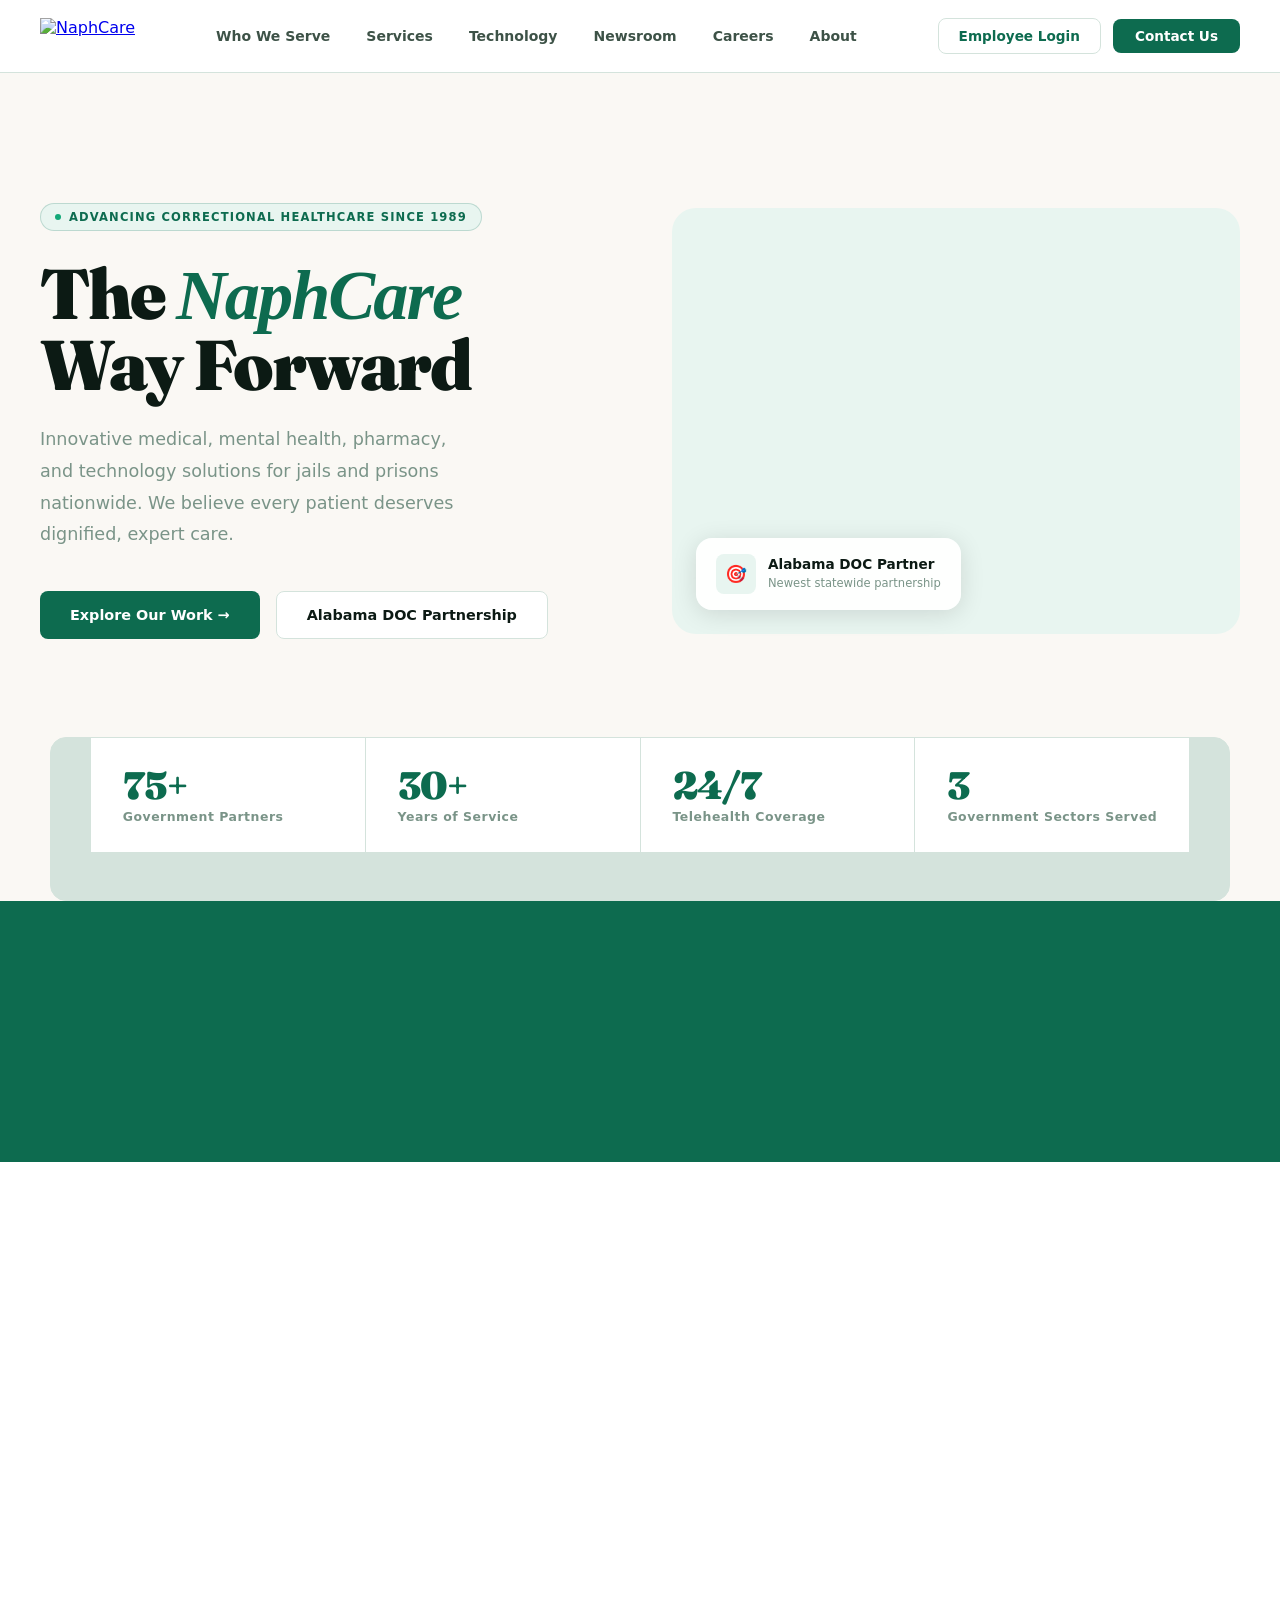
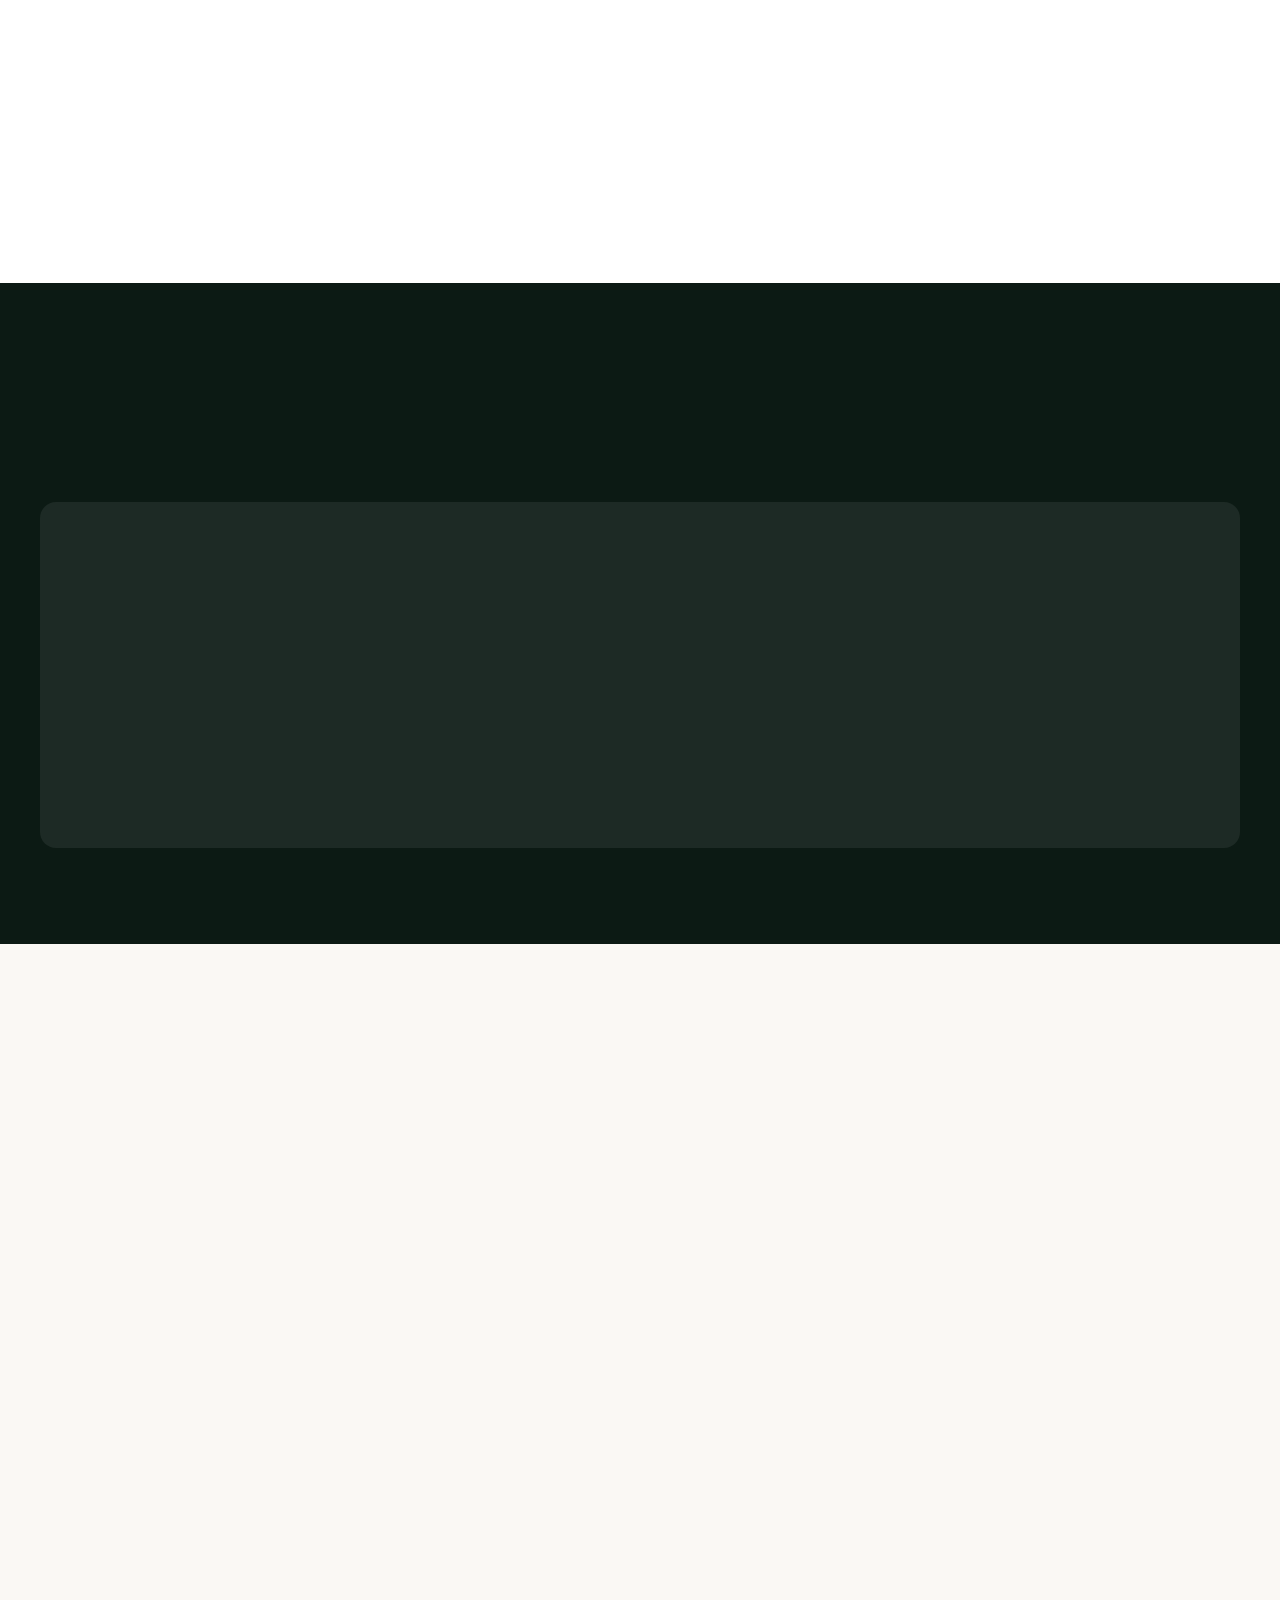
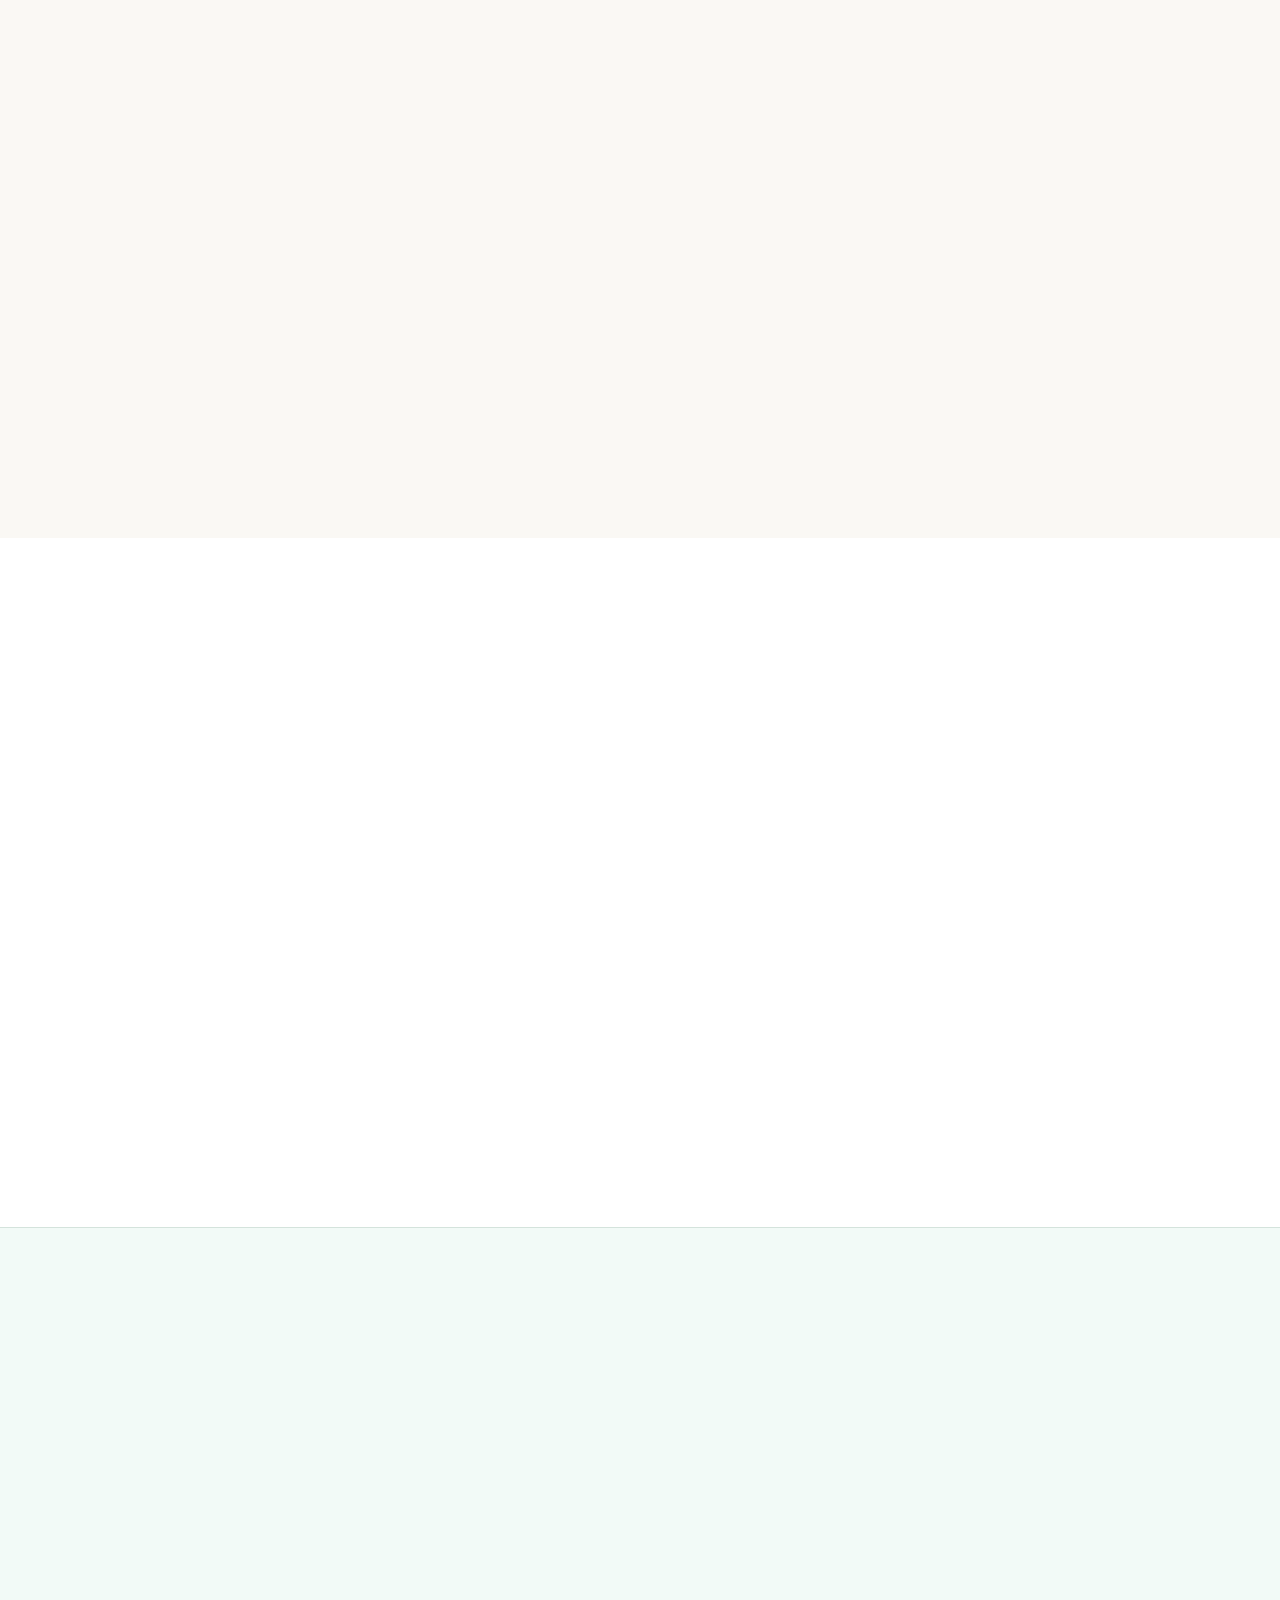
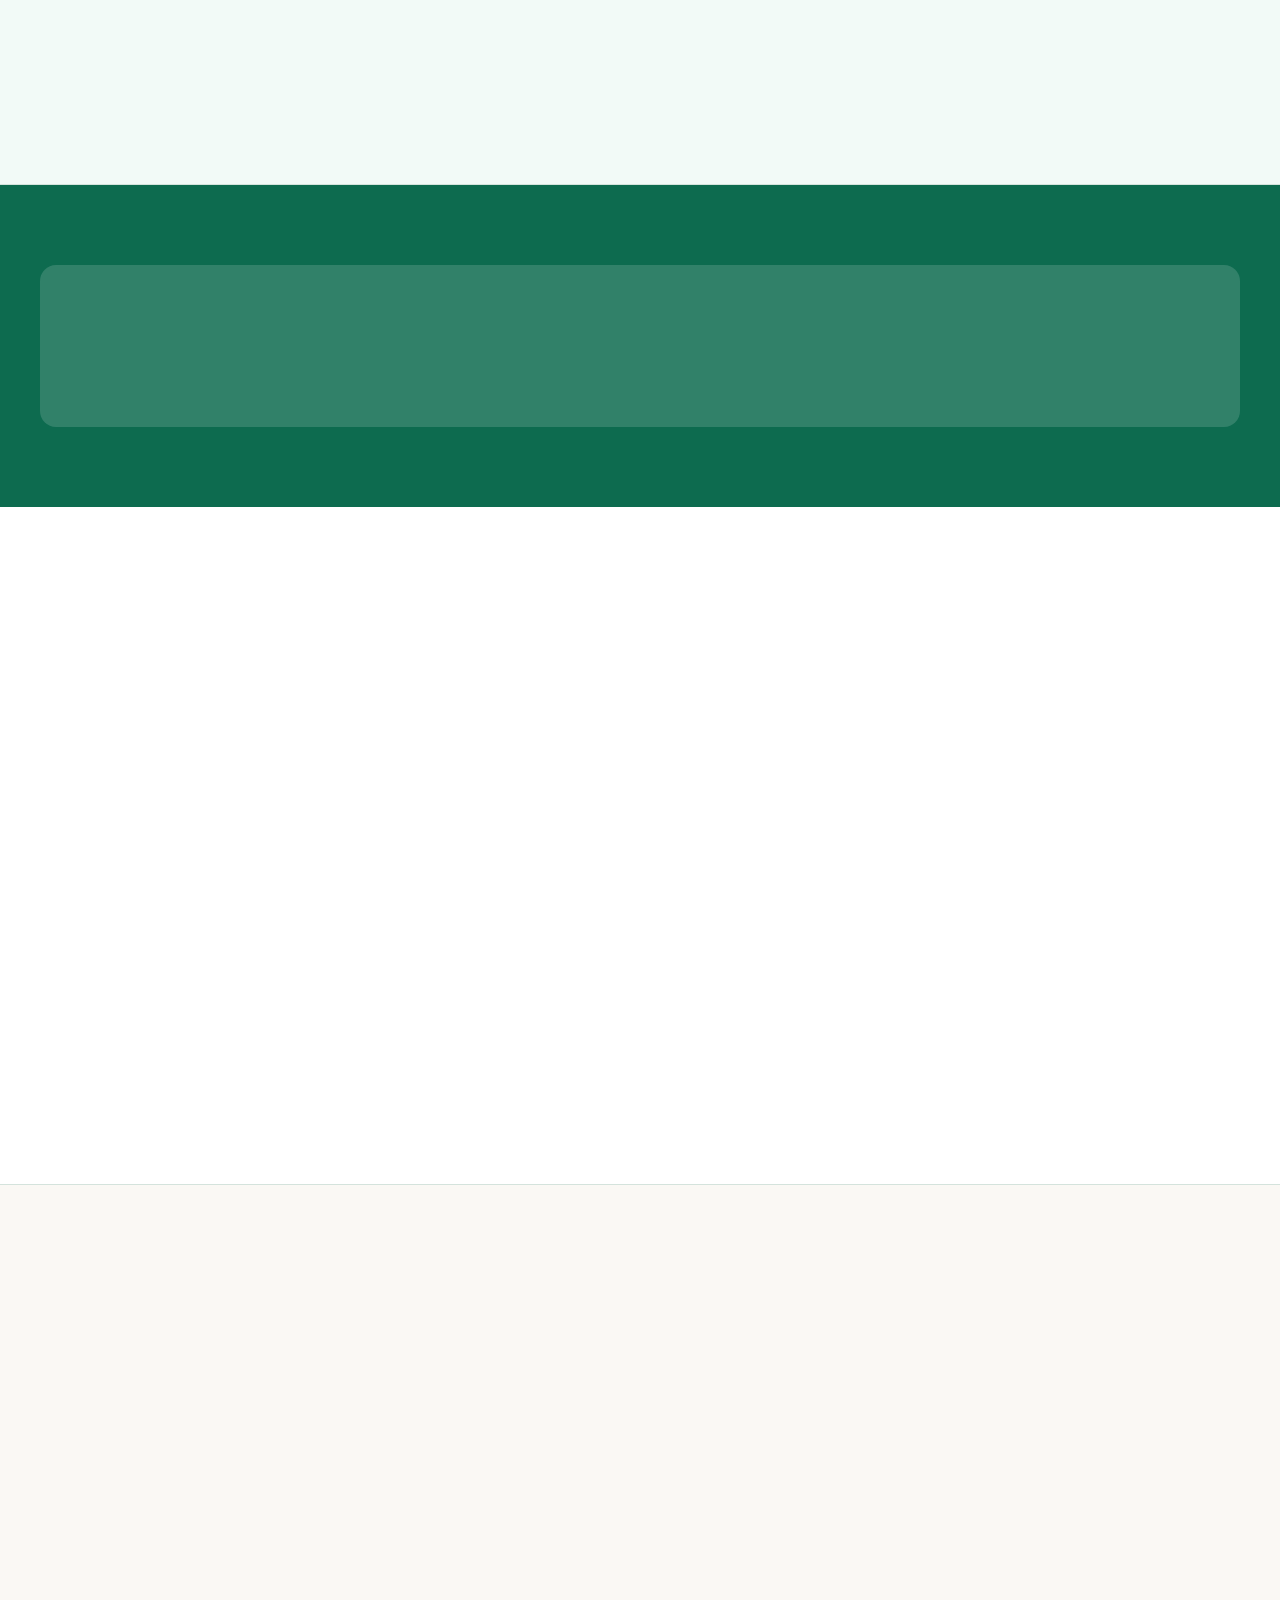
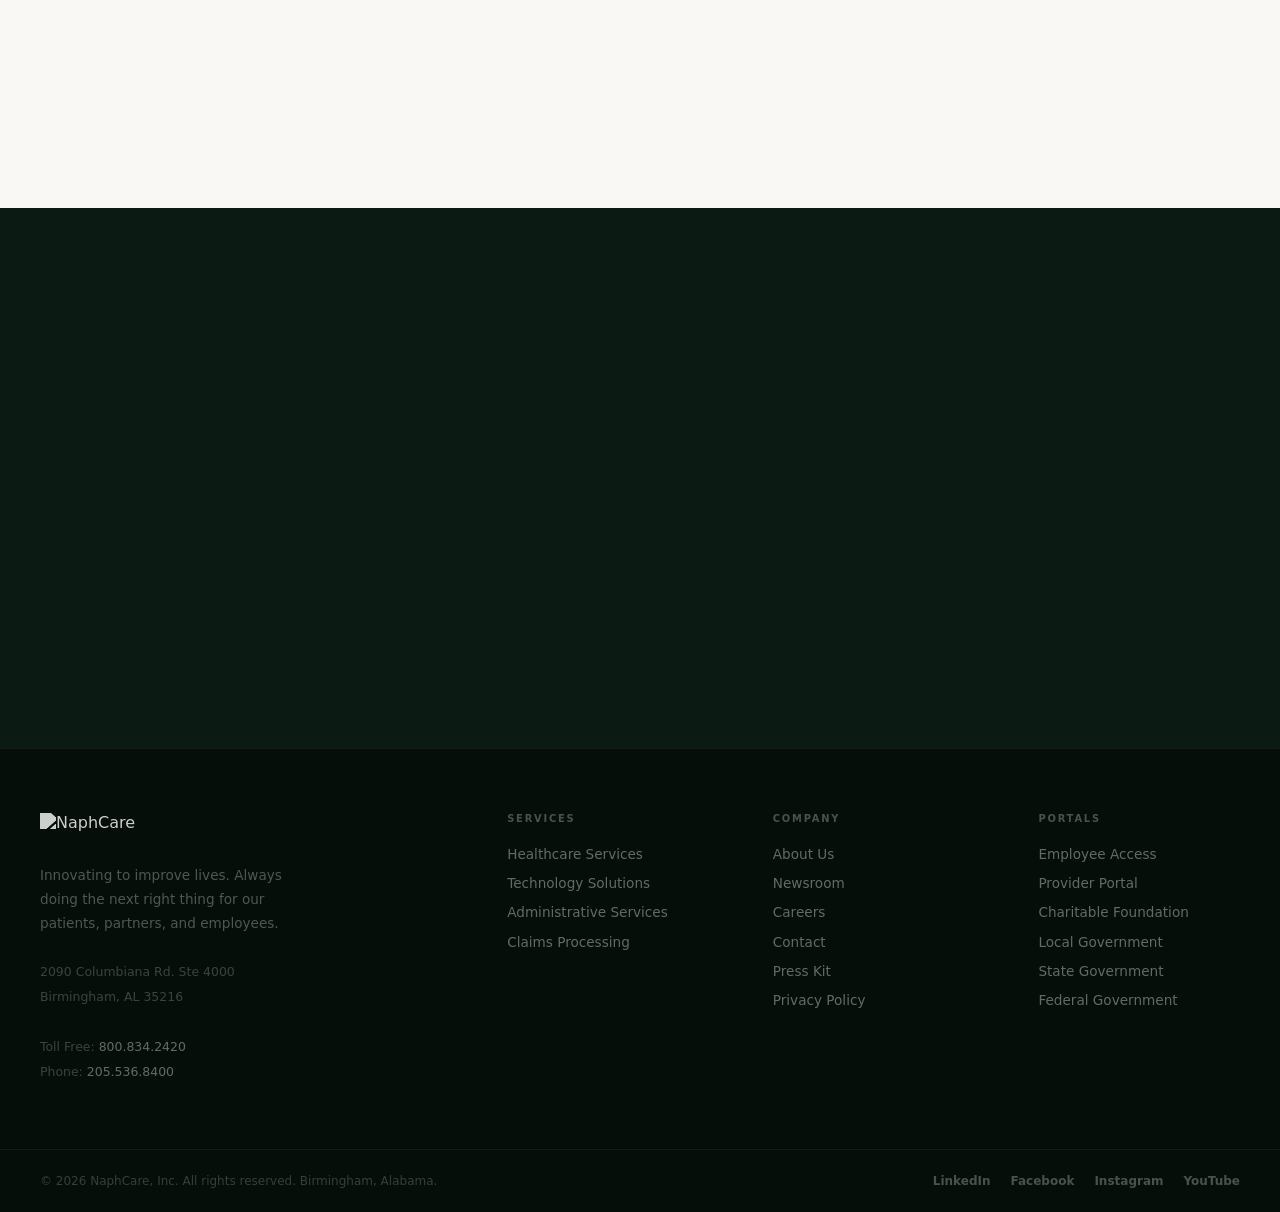
==== commit ea335129: "Add noscript tag and update image URL with error handling" ====
--- a/index.html
+++ b/index.html
@@ -9,6 +9,7 @@
 <link rel="preconnect" href="https://fonts.gstatic.com" crossorigin />
 <link href="https://fonts.googleapis.com/css2?family=Fraunces:ital,opsz,wght@0,9..144,400;0,9..144,700;0,9..144,900;1,9..144,400;1,9..144,700&family=Plus+Jakarta+Sans:wght@400;500;600;700;800&display=swap" rel="stylesheet" />
 <link rel="stylesheet" href="style.css" />
+<noscript><style>.reveal { opacity: 1 !important; transform: none !important; }</style></noscript>
 </head>
 <body>
 
@@ -47,7 +48,7 @@
     </div>
     <div class="hero-right">
       <div class="hero-img-wrap">
-        <img src="https://naph-care.transforms.svdcdn.com/production/heros/Webpage-banners-1.png?w=1200&h=900&auto=compress,format&fit=min" alt="NaphCare healthcare professionals at work" />
+        <img src="https://naph-care.transforms.svdcdn.com/production/heros/Webpage-banners-1.png?w=1200&h=900&auto=compress%2Cformat&fit=min&dm=1776442096&s=6fe01dd7acfe3dab8e5a8c8a52dfc9be" onerror="this.parentElement.style.background='var(--green-pale)';this.style.display='none'" alt="NaphCare healthcare professionals at work" />
       </div>
       <div class="hero-img-badge">
         <div class="badge-icon">&#127919;</div>
--- a/style.css
+++ b/style.css
@@ -1,893 +1,988 @@
 *, *::before, *::after { box-sizing: border-box; margin: 0; padding: 0; }
 
 :root {
-  --black:      #0a0a0a;
-  --charcoal:   #111318;
-  --slate:      #1c2130;
-  --mid:        #2a3347;
-  --steel:      #4a5568;
-  --muted:      #8896ab;
-  --light:      #c8d4e3;
-  --offwhite:   #f0f4f8;
-  --white:      #ffffff;
-  --gold:       #c9a84c;
-  --gold-light: #e8c96a;
-  --gold-pale:  #fdf6e3;
-  --teal:       #1a8f6e;
-  --teal-light: #22b589;
-  --radius-sm:  3px;
-  --radius:     6px;
-  --radius-lg:  12px;
-  --shadow-sm:  0 1px 3px rgba(0,0,0,0.12), 0 1px 2px rgba(0,0,0,0.08);
-  --shadow:     0 4px 24px rgba(0,0,0,0.18);
-  --shadow-lg:  0 20px 60px rgba(0,0,0,0.3);
-  --transition: 0.25s cubic-bezier(0.4, 0, 0.2, 1);
-}
-
-html { scroll-behavior: smooth; font-size: 16px; }
-
+  --green:       #0d6b4f;
+  --green-mid:   #0f8460;
+  --green-light: #12a878;
+  --green-pale:  #e8f5f0;
+  --green-ultra: #f2faf7;
+  --ink:         #0c1a14;
+  --ink-mid:     #1e3329;
+  --steel:       #3d5247;
+  --muted:       #7a9488;
+  --border:      #d4e3dc;
+  --offwhite:    #f7faf8;
+  --white:       #ffffff;
+  --cream:       #faf8f4;
+  --amber:       #d4820a;
+  --amber-light: #f0a830;
+  --radius:      8px;
+  --radius-lg:   16px;
+  --radius-xl:   24px;
+  --ease:        cubic-bezier(0.4, 0, 0.2, 1);
+}
+
+html { scroll-behavior: smooth; }
 body {
-  font-family: 'Libre Franklin', 'Georgia', sans-serif;
-  color: var(--charcoal);
+  font-family: 'Plus Jakarta Sans', system-ui, sans-serif;
+  color: var(--ink);
   background: var(--white);
   overflow-x: hidden;
   -webkit-font-smoothing: antialiased;
 }
 
-/* ─── TOPBAR ─── */
-.topbar {
-  background: var(--black);
-  padding: 8px 5vw;
-  display: flex;
-  justify-content: flex-end;
-  gap: 2rem;
-  border-bottom: 1px solid rgba(255,255,255,0.06);
-}
-.topbar a {
-  color: rgba(255,255,255,0.45);
-  font-size: 0.72rem;
-  letter-spacing: 0.07em;
-  text-transform: uppercase;
-  text-decoration: none;
-  font-weight: 500;
-  transition: color var(--transition);
-}
-.topbar a:hover { color: var(--gold-light); }
-
-/* ─── NAV ─── */
-nav {
+/* ── NAV ── */
+.nav-wrapper {
   position: sticky;
   top: 0;
-  z-index: 200;
-  background: var(--white);
-  border-bottom: 1px solid rgba(0,0,0,0.08);
+  z-index: 999;
+  background: rgba(255,255,255,0.95);
+  backdrop-filter: blur(16px);
+  border-bottom: 1px solid var(--border);
+  transition: box-shadow 0.3s;
+}
+.nav-wrapper.scrolled { box-shadow: 0 2px 24px rgba(12,26,20,0.1); }
+
+nav {
+  max-width: 1320px;
+  margin: 0 auto;
+  padding: 0 2.5rem;
+  height: 72px;
   display: flex;
   align-items: center;
   justify-content: space-between;
-  padding: 0 5vw;
-  height: 76px;
-  box-shadow: 0 2px 20px rgba(0,0,0,0.06);
-}
-
-.nav-logo img {
-  height: 38px;
-  width: auto;
+  gap: 2rem;
+}
+.nav-logo img { height: 36px; width: auto; display: block; }
+
+.nav-center {
+  display: flex;
+  align-items: center;
+  gap: 0.25rem;
+  list-style: none;
+}
+.nav-center a {
   display: block;
-}
-
-.nav-links {
-  display: flex;
-  align-items: center;
-  gap: 0;
-  list-style: none;
-}
-.nav-links > li { position: relative; }
-.nav-links > li > a {
-  display: block;
-  padding: 0 1.25rem;
-  height: 76px;
-  line-height: 76px;
-  color: var(--slate);
-  text-decoration: none;
+  padding: 8px 16px;
   font-size: 0.875rem;
   font-weight: 600;
-  letter-spacing: 0.01em;
-  transition: color var(--transition);
-  white-space: nowrap;
-}
-.nav-links > li > a:hover { color: var(--teal); }
-
-.nav-links > li > a::after {
-  content: '';
-  position: absolute;
-  bottom: 0; left: 1.25rem; right: 1.25rem;
-  height: 2px;
-  background: var(--gold);
-  transform: scaleX(0);
-  transform-origin: left;
-  transition: transform var(--transition);
-}
-.nav-links > li > a:hover::after { transform: scaleX(1); }
-
-.nav-cta {
-  margin-left: 1rem;
-  padding: 10px 24px !important;
-  height: auto !important;
-  line-height: normal !important;
-  background: var(--teal) !important;
-  color: var(--white) !important;
-  border-radius: var(--radius-sm) !important;
-  font-size: 0.875rem !important;
-  font-weight: 700 !important;
-  letter-spacing: 0.04em !important;
-  text-transform: uppercase !important;
-  transition: background var(--transition), transform var(--transition) !important;
-}
-.nav-cta::after { display: none !important; }
-.nav-cta:hover { background: var(--teal-light) !important; transform: translateY(-1px); }
-
-/* ─── HERO ─── */
+  color: var(--steel);
+  text-decoration: none;
+  border-radius: var(--radius);
+  transition: background 0.2s, color 0.2s;
+}
+.nav-center a:hover { background: var(--green-ultra); color: var(--green); }
+
+.nav-right { display: flex; align-items: center; gap: 0.75rem; }
+.btn-ghost {
+  padding: 9px 20px;
+  font-size: 0.85rem;
+  font-weight: 600;
+  color: var(--green);
+  text-decoration: none;
+  border: 1.5px solid var(--border);
+  border-radius: var(--radius);
+  transition: border-color 0.2s, background 0.2s;
+}
+.btn-ghost:hover { border-color: var(--green); background: var(--green-ultra); }
+.btn-fill {
+  padding: 9px 22px;
+  font-size: 0.85rem;
+  font-weight: 700;
+  color: var(--white);
+  text-decoration: none;
+  background: var(--green);
+  border-radius: var(--radius);
+  transition: background 0.2s, transform 0.15s;
+}
+.btn-fill:hover { background: var(--green-mid); transform: translateY(-1px); }
+
+/* ── HERO ── */
 .hero {
+  background: var(--cream);
+  min-height: 92vh;
+  display: grid;
+  grid-template-rows: 1fr auto;
   position: relative;
-  min-height: 88vh;
+  overflow: hidden;
+}
+.hero-content {
+  max-width: 1320px;
+  margin: 0 auto;
+  padding: 5rem 2.5rem 3rem;
+  width: 100%;
   display: grid;
   grid-template-columns: 1fr 1fr;
-  overflow: hidden;
-  background: var(--charcoal);
-}
-
-.hero-left {
-  position: relative;
-  z-index: 2;
-  display: flex;
-  flex-direction: column;
-  justify-content: center;
-  padding: 7rem 5vw 7rem 8vw;
-  background: var(--charcoal);
-}
-
-.hero-left::after {
-  content: '';
-  position: absolute;
-  top: 0; right: -60px; bottom: 0;
-  width: 120px;
-  background: var(--charcoal);
-  clip-path: polygon(0 0, 0% 100%, 100% 100%);
-  z-index: 3;
-}
-
-.hero-eyebrow {
+  gap: 4rem;
+  align-items: center;
+}
+.hero-left { position: relative; z-index: 2; }
+
+.hero-tag {
   display: inline-flex;
   align-items: center;
-  gap: 10px;
-  font-size: 0.7rem;
+  gap: 8px;
+  background: var(--green-pale);
+  border: 1px solid rgba(13,107,79,0.2);
+  color: var(--green);
+  font-size: 0.72rem;
   font-weight: 700;
-  letter-spacing: 0.18em;
+  letter-spacing: 0.1em;
   text-transform: uppercase;
-  color: var(--gold);
+  padding: 6px 14px;
+  border-radius: 100px;
   margin-bottom: 1.75rem;
   opacity: 0;
-  animation: fadeSlideUp 0.8s 0.1s ease forwards;
-}
-.hero-eyebrow::before {
+  animation: rise 0.7s 0.1s var(--ease) forwards;
+}
+.hero-tag::before {
   content: '';
-  width: 32px;
-  height: 1px;
-  background: var(--gold);
+  width: 6px; height: 6px;
+  background: var(--green-light);
+  border-radius: 50%;
 }
 
 .hero h1 {
-  font-family: 'Playfair Display', 'Georgia', serif;
-  font-size: clamp(2.6rem, 4.5vw, 4.2rem);
-  font-weight: 700;
-  line-height: 1.1;
-  color: var(--white);
-  letter-spacing: -0.5px;
+  font-family: 'Fraunces', Georgia, serif;
+  font-size: clamp(3rem, 5.5vw, 5rem);
+  font-weight: 900;
+  line-height: 1.0;
+  color: var(--ink);
+  letter-spacing: -2px;
   margin-bottom: 1.5rem;
   opacity: 0;
-  animation: fadeSlideUp 0.8s 0.2s ease forwards;
-}
-.hero h1 .accent {
-  color: var(--gold);
+  animation: rise 0.7s 0.2s var(--ease) forwards;
+}
+.hero h1 .highlight {
+  color: var(--green);
   font-style: italic;
 }
 
-.hero-sub {
-  font-size: 1.05rem;
+.hero-body {
+  font-size: 1.1rem;
   line-height: 1.8;
-  color: rgba(255,255,255,0.55);
-  max-width: 460px;
+  color: var(--muted);
+  max-width: 440px;
   margin-bottom: 2.5rem;
-  font-weight: 400;
   opacity: 0;
-  animation: fadeSlideUp 0.8s 0.3s ease forwards;
-}
-
-.hero-actions {
+  animation: rise 0.7s 0.3s var(--ease) forwards;
+}
+
+.hero-ctas {
   display: flex;
   gap: 1rem;
   flex-wrap: wrap;
   opacity: 0;
-  animation: fadeSlideUp 0.8s 0.4s ease forwards;
-}
-
-.btn-primary {
-  display: inline-block;
-  padding: 14px 32px;
-  background: var(--gold);
-  color: var(--black);
-  font-size: 0.8rem;
-  font-weight: 800;
-  letter-spacing: 0.1em;
-  text-transform: uppercase;
-  text-decoration: none;
-  border-radius: var(--radius-sm);
-  transition: background var(--transition), transform var(--transition), box-shadow var(--transition);
-}
-.btn-primary:hover {
-  background: var(--gold-light);
-  transform: translateY(-2px);
-  box-shadow: 0 8px 24px rgba(201,168,76,0.35);
-}
-
-.btn-outline {
-  display: inline-block;
-  padding: 14px 32px;
-  border: 1.5px solid rgba(255,255,255,0.25);
-  color: rgba(255,255,255,0.8);
-  font-size: 0.8rem;
+  animation: rise 0.7s 0.4s var(--ease) forwards;
+}
+.cta-main {
+  display: inline-flex;
+  align-items: center;
+  gap: 8px;
+  padding: 15px 30px;
+  background: var(--green);
+  color: var(--white);
+  font-size: 0.9rem;
   font-weight: 700;
-  letter-spacing: 0.1em;
-  text-transform: uppercase;
-  text-decoration: none;
-  border-radius: var(--radius-sm);
-  transition: border-color var(--transition), background var(--transition);
-}
-.btn-outline:hover {
-  border-color: var(--gold);
-  background: rgba(201,168,76,0.08);
-  color: var(--gold-light);
-}
+  text-decoration: none;
+  border-radius: var(--radius);
+  transition: background 0.2s, transform 0.15s, box-shadow 0.2s;
+}
+.cta-main:hover { background: var(--green-mid); transform: translateY(-2px); box-shadow: 0 8px 24px rgba(13,107,79,0.3); }
+.cta-secondary {
+  display: inline-flex;
+  align-items: center;
+  gap: 8px;
+  padding: 15px 30px;
+  background: var(--white);
+  color: var(--ink);
+  font-size: 0.9rem;
+  font-weight: 600;
+  text-decoration: none;
+  border-radius: var(--radius);
+  border: 1.5px solid var(--border);
+  transition: border-color 0.2s, box-shadow 0.2s;
+}
+.cta-secondary:hover { border-color: var(--green); box-shadow: 0 4px 16px rgba(0,0,0,0.08); }
 
 .hero-right {
   position: relative;
+  opacity: 0;
+  animation: rise 0.8s 0.35s var(--ease) forwards;
+}
+.hero-img-wrap {
+  border-radius: var(--radius-xl);
   overflow: hidden;
-}
-.hero-right img {
+  aspect-ratio: 4/3;
+  position: relative;
+}
+.hero-img-wrap img {
   width: 100%;
   height: 100%;
   object-fit: cover;
-  object-position: center;
   display: block;
-  filter: brightness(0.65) saturate(0.8);
-}
-.hero-right::after {
+}
+.hero-img-badge {
+  position: absolute;
+  bottom: 1.5rem;
+  left: 1.5rem;
+  background: rgba(255,255,255,0.96);
+  border-radius: var(--radius-lg);
+  padding: 1rem 1.25rem;
+  display: flex;
+  align-items: center;
+  gap: 0.75rem;
+  box-shadow: 0 4px 24px rgba(0,0,0,0.12);
+}
+.badge-icon {
+  width: 40px; height: 40px;
+  background: var(--green-pale);
+  border-radius: var(--radius);
+  display: flex; align-items: center; justify-content: center;
+  font-size: 1.1rem;
+  flex-shrink: 0;
+}
+.badge-text strong {
+  display: block;
+  font-size: 0.85rem;
+  font-weight: 700;
+  color: var(--ink);
+}
+.badge-text span {
+  font-size: 0.72rem;
+  color: var(--muted);
+}
+
+/* Hero stats strip */
+.hero-stats {
+  max-width: 1320px;
+  margin: 0 auto;
+  padding: 0 2.5rem 3rem;
+  display: grid;
+  grid-template-columns: repeat(4, 1fr);
+  gap: 1px;
+  background: var(--border);
+  border-radius: var(--radius-lg);
+  overflow: hidden;
+  border: 1px solid var(--border);
+}
+.hero-stat {
+  background: var(--white);
+  padding: 1.75rem 2rem;
+  opacity: 0;
+  animation: rise 0.6s var(--ease) forwards;
+}
+.hero-stat:nth-child(1) { animation-delay: 0.5s; }
+.hero-stat:nth-child(2) { animation-delay: 0.6s; }
+.hero-stat:nth-child(3) { animation-delay: 0.7s; }
+.hero-stat:nth-child(4) { animation-delay: 0.8s; }
+.stat-val {
+  font-family: 'Fraunces', serif;
+  font-size: 2.4rem;
+  font-weight: 900;
+  color: var(--green);
+  line-height: 1;
+  margin-bottom: 0.3rem;
+  letter-spacing: -1px;
+}
+.stat-lbl {
+  font-size: 0.78rem;
+  font-weight: 600;
+  color: var(--muted);
+  letter-spacing: 0.04em;
+}
+
+/* ── MISSION STRIP ── */
+.mission {
+  background: var(--green);
+  padding: 4.5rem 2.5rem;
+}
+.mission-inner {
+  max-width: 1320px;
+  margin: 0 auto;
+  display: grid;
+  grid-template-columns: 1fr 1fr;
+  gap: 5rem;
+  align-items: center;
+}
+.mission-label {
+  font-size: 0.68rem;
+  font-weight: 800;
+  letter-spacing: 0.18em;
+  text-transform: uppercase;
+  color: rgba(255,255,255,0.5);
+  margin-bottom: 1rem;
+}
+.mission h2 {
+  font-family: 'Fraunces', serif;
+  font-size: clamp(1.8rem, 3vw, 2.8rem);
+  font-weight: 900;
+  color: var(--white);
+  line-height: 1.15;
+  letter-spacing: -0.5px;
+}
+.mission-right p {
+  font-size: 1.05rem;
+  line-height: 1.85;
+  color: rgba(255,255,255,0.7);
+  margin-bottom: 2rem;
+}
+.mission-link {
+  display: inline-flex;
+  align-items: center;
+  gap: 8px;
+  font-size: 0.85rem;
+  font-weight: 700;
+  color: var(--white);
+  text-decoration: none;
+  border-bottom: 2px solid rgba(255,255,255,0.4);
+  padding-bottom: 2px;
+  transition: border-color 0.2s;
+}
+.mission-link:hover { border-color: var(--white); }
+
+/* ── SERVE ── */
+.serve {
+  padding: 6rem 2.5rem;
+  max-width: 1320px;
+  margin: 0 auto;
+}
+.section-header {
+  display: flex;
+  justify-content: space-between;
+  align-items: flex-end;
+  margin-bottom: 3rem;
+}
+.section-label {
+  font-size: 0.68rem;
+  font-weight: 800;
+  letter-spacing: 0.18em;
+  text-transform: uppercase;
+  color: var(--green);
+  margin-bottom: 0.6rem;
+}
+.section-title {
+  font-family: 'Fraunces', serif;
+  font-size: clamp(1.8rem, 3vw, 2.6rem);
+  font-weight: 900;
+  color: var(--ink);
+  letter-spacing: -0.5px;
+  line-height: 1.15;
+}
+.section-link {
+  font-size: 0.82rem;
+  font-weight: 700;
+  color: var(--green);
+  text-decoration: none;
+  display: flex;
+  align-items: center;
+  gap: 6px;
+  white-space: nowrap;
+}
+.section-link:hover { text-decoration: underline; }
+
+.serve-grid {
+  display: grid;
+  grid-template-columns: repeat(3, 1fr);
+  gap: 1.5rem;
+}
+.serve-card {
+  background: var(--offwhite);
+  border: 1px solid var(--border);
+  border-radius: var(--radius-xl);
+  padding: 2.5rem;
+  text-decoration: none;
+  color: inherit;
+  display: flex;
+  flex-direction: column;
+  gap: 1rem;
+  transition: transform 0.25s var(--ease), box-shadow 0.25s var(--ease), background 0.2s;
+  position: relative;
+  overflow: hidden;
+}
+.serve-card::after {
   content: '';
   position: absolute;
   inset: 0;
-  background: linear-gradient(135deg, rgba(10,10,10,0.5) 0%, transparent 60%);
-}
-
-.hero-stat-bar {
-  position: absolute;
-  bottom: 0;
-  left: 0;
-  right: 0;
-  z-index: 10;
-  background: rgba(0,0,0,0.85);
-  backdrop-filter: blur(12px);
-  border-top: 1px solid rgba(201,168,76,0.3);
+  border-radius: var(--radius-xl);
+  border: 2px solid var(--green);
+  opacity: 0;
+  transition: opacity 0.25s;
+}
+.serve-card:hover { transform: translateY(-6px); box-shadow: 0 20px 48px rgba(13,107,79,0.12); background: var(--white); }
+.serve-card:hover::after { opacity: 1; }
+.serve-card-num {
+  font-family: 'Fraunces', serif;
+  font-size: 3rem;
+  font-weight: 900;
+  color: var(--border);
+  line-height: 1;
+  letter-spacing: -2px;
+}
+.serve-card-icon {
+  font-size: 2rem;
+  margin-top: -0.5rem;
+}
+.serve-card-title {
+  font-size: 1.2rem;
+  font-weight: 800;
+  color: var(--ink);
+  line-height: 1.3;
+}
+.serve-card-body {
+  font-size: 0.875rem;
+  color: var(--muted);
+  line-height: 1.75;
+  flex: 1;
+}
+.serve-card-arrow {
+  font-size: 0.82rem;
+  font-weight: 700;
+  color: var(--green);
+  margin-top: 0.5rem;
+}
+
+/* ── HOW IT WORKS ── */
+.how {
+  background: var(--ink);
+  padding: 6rem 2.5rem;
+}
+.how-inner {
+  max-width: 1320px;
+  margin: 0 auto;
+}
+.how .section-label { color: var(--green-light); }
+.how .section-title { color: var(--white); margin-bottom: 3.5rem; }
+.how-steps {
   display: grid;
   grid-template-columns: repeat(4, 1fr);
-}
-.hero-stat {
-  padding: 1.5rem 2rem;
-  border-right: 1px solid rgba(255,255,255,0.07);
-  opacity: 0;
-  animation: fadeSlideUp 0.8s ease forwards;
-}
-.hero-stat:nth-child(1) { animation-delay: 0.5s; }
-.hero-stat:nth-child(2) { animation-delay: 0.6s; }
-.hero-stat:nth-child(3) { animation-delay: 0.7s; }
-.hero-stat:nth-child(4) { animation-delay: 0.8s; border-right: none; }
-
-.hero-stat-num {
-  font-family: 'Playfair Display', serif;
-  font-size: 2rem;
+  gap: 1px;
+  background: rgba(255,255,255,0.07);
+  border-radius: var(--radius-lg);
+  overflow: hidden;
+}
+.how-step {
+  background: rgba(255,255,255,0.03);
+  padding: 2.5rem 2rem;
+  position: relative;
+  transition: background 0.2s;
+}
+.how-step:hover { background: rgba(13,107,79,0.12); }
+.step-num {
+  font-family: 'Fraunces', serif;
+  font-size: 4rem;
+  font-weight: 900;
+  color: rgba(255,255,255,0.05);
+  line-height: 1;
+  margin-bottom: 1.25rem;
+  letter-spacing: -2px;
+}
+.step-icon { font-size: 1.5rem; margin-bottom: 1rem; display: block; }
+.step-title {
+  font-size: 1rem;
+  font-weight: 800;
+  color: var(--white);
+  margin-bottom: 0.5rem;
+}
+.step-body {
+  font-size: 0.82rem;
+  color: rgba(255,255,255,0.4);
+  line-height: 1.7;
+}
+
+/* ── SERVICES TABS ── */
+.services-section {
+  padding: 6rem 2.5rem;
+  background: var(--cream);
+}
+.services-inner { max-width: 1320px; margin: 0 auto; }
+.services-tabs {
+  display: flex;
+  gap: 0.5rem;
+  margin-bottom: 2.5rem;
+  flex-wrap: wrap;
+}
+.tab-btn {
+  padding: 10px 20px;
+  font-size: 0.82rem;
   font-weight: 700;
-  color: var(--gold);
-  line-height: 1;
-  margin-bottom: 0.25rem;
-}
-.hero-stat-label {
-  font-size: 0.7rem;
-  font-weight: 600;
+  border: 1.5px solid var(--border);
+  border-radius: 100px;
+  background: var(--white);
+  color: var(--steel);
+  cursor: pointer;
+  transition: all 0.2s;
+}
+.tab-btn:hover { border-color: var(--green); color: var(--green); }
+.tab-btn.active { background: var(--green); color: var(--white); border-color: var(--green); }
+
+.services-grid {
+  display: grid;
+  grid-template-columns: repeat(3, 1fr);
+  gap: 1.25rem;
+}
+.svc-card {
+  background: var(--white);
+  border: 1px solid var(--border);
+  border-radius: var(--radius-lg);
+  padding: 2rem;
+  transition: transform 0.2s, box-shadow 0.2s;
+}
+.svc-card:hover { transform: translateY(-4px); box-shadow: 0 12px 32px rgba(0,0,0,0.08); }
+.svc-icon { font-size: 1.75rem; margin-bottom: 1rem; display: block; }
+.svc-name {
+  font-size: 0.95rem;
+  font-weight: 800;
+  color: var(--ink);
+  margin-bottom: 0.5rem;
+}
+.svc-desc {
+  font-size: 0.82rem;
+  color: var(--muted);
+  line-height: 1.65;
+  margin-bottom: 1rem;
+}
+.svc-tag {
+  display: inline-block;
+  font-size: 0.65rem;
+  font-weight: 800;
+  letter-spacing: 0.1em;
+  text-transform: uppercase;
+  color: var(--green);
+  background: var(--green-pale);
+  padding: 3px 10px;
+  border-radius: 100px;
+}
+
+/* ── TECHNOLOGY ── */
+.tech-section {
+  padding: 6rem 2.5rem;
+  background: var(--white);
+}
+.tech-inner {
+  max-width: 1320px;
+  margin: 0 auto;
+  display: grid;
+  grid-template-columns: 1fr 1fr;
+  gap: 6rem;
+  align-items: center;
+}
+.tech-visual {
+  background: var(--green-ultra);
+  border: 1px solid var(--border);
+  border-radius: var(--radius-xl);
+  padding: 2.5rem;
+  display: flex;
+  flex-direction: column;
+  gap: 1rem;
+}
+.tech-bar {
+  display: flex;
+  align-items: center;
+  gap: 1rem;
+  background: var(--white);
+  border-radius: var(--radius);
+  padding: 1rem 1.25rem;
+  border: 1px solid var(--border);
+}
+.tech-bar-icon {
+  width: 36px; height: 36px;
+  background: var(--green-pale);
+  border-radius: var(--radius);
+  display: flex; align-items: center; justify-content: center;
+  font-size: 1rem;
+  flex-shrink: 0;
+}
+.tech-bar-label { font-size: 0.85rem; font-weight: 700; color: var(--ink); flex: 1; }
+.tech-bar-pill {
+  font-size: 0.65rem;
+  font-weight: 800;
   letter-spacing: 0.08em;
   text-transform: uppercase;
-  color: rgba(255,255,255,0.4);
-}
-
-/* ─── DIVIDER BAND ─── */
-.band {
-  background: var(--teal);
-  padding: 0;
+  padding: 4px 10px;
+  border-radius: 100px;
+  background: var(--green-pale);
+  color: var(--green);
+}
+.tech-bar-pill.live { background: #e8f5e9; color: #2e7d32; }
+.tech-copy .section-label { margin-bottom: 0.6rem; }
+.tech-copy .section-title { margin-bottom: 1rem; }
+.tech-copy p {
+  font-size: 1rem;
+  color: var(--muted);
+  line-height: 1.85;
+  margin-bottom: 2rem;
+}
+.tech-features { display: flex; flex-direction: column; gap: 0.75rem; margin-bottom: 2rem; }
+.tech-feat {
+  display: flex;
+  align-items: flex-start;
+  gap: 0.75rem;
+  font-size: 0.875rem;
+  color: var(--steel);
+}
+.tech-feat::before {
+  content: '✓';
+  width: 20px; height: 20px;
+  background: var(--green-pale);
+  color: var(--green);
+  border-radius: 50%;
+  display: flex; align-items: center; justify-content: center;
+  font-size: 0.7rem;
+  font-weight: 800;
+  flex-shrink: 0;
+  margin-top: 1px;
+}
+
+/* ── TESTIMONIAL ── */
+.testimonial-section {
+  background: var(--green-ultra);
+  border-top: 1px solid var(--border);
+  border-bottom: 1px solid var(--border);
+  padding: 6rem 2.5rem;
+}
+.testimonial-inner {
+  max-width: 1320px;
+  margin: 0 auto;
+  display: grid;
+  grid-template-columns: 1fr 2fr;
+  gap: 6rem;
+  align-items: center;
+}
+.testimonial-left .section-label { margin-bottom: 0.6rem; }
+.testimonial-left .section-title { margin-bottom: 1.5rem; }
+.testimonial-left p {
+  font-size: 0.9rem;
+  color: var(--muted);
+  line-height: 1.75;
+}
+.testimonial-card {
+  background: var(--white);
+  border: 1px solid var(--border);
+  border-radius: var(--radius-xl);
+  padding: 3rem;
+  position: relative;
+}
+.testimonial-card::before {
+  content: '\201C';
+  position: absolute;
+  top: 1.5rem; right: 2rem;
+  font-family: 'Fraunces', serif;
+  font-size: 6rem;
+  color: var(--green-pale);
+  line-height: 1;
+}
+.testimonial-text {
+  font-family: 'Fraunces', serif;
+  font-size: clamp(1.1rem, 2vw, 1.5rem);
+  font-weight: 500;
+  font-style: italic;
+  line-height: 1.55;
+  color: var(--ink);
+  margin-bottom: 2rem;
+}
+.testimonial-author {
+  display: flex;
+  align-items: center;
+  gap: 1rem;
+}
+.author-avatar {
+  width: 48px; height: 48px;
+  background: var(--green-pale);
+  border-radius: 50%;
+  display: flex; align-items: center; justify-content: center;
+  font-size: 1.2rem;
+}
+.author-name { font-size: 0.9rem; font-weight: 800; color: var(--ink); }
+.author-role { font-size: 0.78rem; color: var(--muted); margin-top: 2px; }
+
+/* ── NEWS ── */
+.news-section {
+  padding: 6rem 2.5rem;
+  background: var(--white);
+}
+.news-inner { max-width: 1320px; margin: 0 auto; }
+.news-grid {
+  display: grid;
+  grid-template-columns: 1.6fr 1fr 1fr;
+  gap: 1.5rem;
+  margin-top: 3rem;
+}
+.news-card {
+  border-radius: var(--radius-lg);
   overflow: hidden;
-}
-.band-inner {
-  display: flex;
-  align-items: stretch;
-}
-.band-text {
-  padding: 1.5rem 4vw;
-  font-size: 0.7rem;
-  font-weight: 700;
-  letter-spacing: 0.16em;
-  text-transform: uppercase;
-  color: rgba(255,255,255,0.9);
-  white-space: nowrap;
-  background: rgba(0,0,0,0.15);
-  display: flex;
-  align-items: center;
-}
-.band-marquee {
-  flex: 1;
+  border: 1px solid var(--border);
+  text-decoration: none;
+  color: inherit;
+  display: flex;
+  flex-direction: column;
+  background: var(--white);
+  transition: transform 0.25s var(--ease), box-shadow 0.25s var(--ease);
+}
+.news-card:hover { transform: translateY(-4px); box-shadow: 0 16px 40px rgba(0,0,0,0.1); }
+.news-thumb {
+  height: 200px;
+  background: var(--green-pale);
   overflow: hidden;
-  display: flex;
-  align-items: center;
-  padding: 1rem 0;
-}
-.band-track {
-  display: inline-flex;
-  gap: 3rem;
-  animation: marquee 30s linear infinite;
-  white-space: nowrap;
-}
-.band-item {
-  font-size: 0.7rem;
-  font-weight: 600;
+  flex-shrink: 0;
+}
+.news-thumb img { width: 100%; height: 100%; object-fit: cover; display: block; }
+.news-body { padding: 1.5rem; flex: 1; display: flex; flex-direction: column; gap: 0.6rem; }
+.news-cat {
+  font-size: 0.65rem;
+  font-weight: 800;
   letter-spacing: 0.12em;
   text-transform: uppercase;
-  color: rgba(255,255,255,0.7);
-}
-.band-sep {
-  color: rgba(255,255,255,0.3);
-  margin: 0 0.5rem;
-}
-
-/* ─── SECTIONS ─── */
-.section { padding: 6rem 8vw; }
-.section-sm { padding: 4rem 8vw; }
-
-.label {
+  color: var(--green);
+}
+.news-title {
+  font-family: 'Fraunces', serif;
+  font-size: 1rem;
+  font-weight: 700;
+  line-height: 1.4;
+  color: var(--ink);
+  flex: 1;
+}
+.news-card:first-child .news-title { font-size: 1.2rem; }
+.news-date { font-size: 0.75rem; color: var(--muted); margin-top: auto; padding-top: 0.5rem; }
+
+/* ── IMPACT ── */
+.impact-section {
+  background: var(--green);
+  padding: 5rem 2.5rem;
+}
+.impact-inner {
+  max-width: 1320px;
+  margin: 0 auto;
+  display: grid;
+  grid-template-columns: repeat(4, 1fr);
+  gap: 1px;
+  background: rgba(255,255,255,0.15);
+  border-radius: var(--radius-lg);
+  overflow: hidden;
+}
+.impact-item {
+  background: rgba(255,255,255,0.05);
+  padding: 2.5rem 2rem;
+  text-align: center;
+  transition: background 0.2s;
+}
+.impact-item:hover { background: rgba(255,255,255,0.12); }
+.impact-val {
+  font-family: 'Fraunces', serif;
+  font-size: 3rem;
+  font-weight: 900;
+  color: var(--white);
+  letter-spacing: -1px;
+  margin-bottom: 0.5rem;
+}
+.impact-lbl {
+  font-size: 0.8rem;
+  font-weight: 600;
+  color: rgba(255,255,255,0.6);
+  letter-spacing: 0.04em;
+}
+
+/* ── FOUNDATION ── */
+.foundation-section {
+  background: var(--cream);
+  padding: 6rem 2.5rem;
+  border-top: 1px solid var(--border);
+}
+.foundation-inner {
+  max-width: 1320px;
+  margin: 0 auto;
+  display: grid;
+  grid-template-columns: 1fr 1fr;
+  gap: 5rem;
+  align-items: center;
+}
+.foundation-copy .section-label { margin-bottom: 0.6rem; }
+.foundation-copy .section-title { margin-bottom: 1rem; }
+.foundation-copy p {
+  font-size: 1rem;
+  line-height: 1.85;
+  color: var(--muted);
+  margin-bottom: 1.5rem;
+}
+.foundation-img {
+  border-radius: var(--radius-xl);
+  overflow: hidden;
+  aspect-ratio: 4/3;
+  background: var(--green-pale);
+  display: flex;
+  align-items: center;
+  justify-content: center;
+}
+.foundation-img img { width: 100%; height: 100%; object-fit: cover; display: block; }
+.foundation-pills {
+  display: flex;
+  flex-wrap: wrap;
+  gap: 0.5rem;
+  margin-bottom: 2rem;
+}
+.pill {
   display: inline-flex;
   align-items: center;
-  gap: 10px;
-  font-size: 0.68rem;
-  font-weight: 800;
-  letter-spacing: 0.2em;
-  text-transform: uppercase;
-  color: var(--teal);
-  margin-bottom: 1rem;
-}
-.label::before {
-  content: '';
-  width: 24px;
-  height: 2px;
-  background: var(--gold);
-  flex-shrink: 0;
-}
-
-.heading {
-  font-family: 'Playfair Display', serif;
-  font-size: clamp(1.9rem, 3vw, 2.8rem);
-  font-weight: 700;
-  line-height: 1.15;
-  color: var(--charcoal);
-  letter-spacing: -0.3px;
-  margin-bottom: 1rem;
-}
-.heading-light { color: var(--white); }
-
-.subtext {
-  font-size: 1rem;
-  line-height: 1.8;
-  color: var(--steel);
-  max-width: 540px;
-  font-weight: 400;
-}
-.subtext-light { color: rgba(255,255,255,0.55); }
-
-/* ─── WHO WE SERVE ─── */
-.serve-section {
-  background: var(--offwhite);
-  border-top: 1px solid rgba(0,0,0,0.06);
-}
-.serve-header {
+  gap: 6px;
+  font-size: 0.8rem;
+  font-weight: 600;
+  color: var(--green);
+  background: var(--green-pale);
+  border: 1px solid rgba(13,107,79,0.15);
+  padding: 6px 14px;
+  border-radius: 100px;
+}
+
+/* ── CAREERS ── */
+.careers-section {
+  background: var(--ink);
+  padding: 6rem 2.5rem;
+}
+.careers-inner {
+  max-width: 1320px;
+  margin: 0 auto;
   display: grid;
   grid-template-columns: 1fr 1fr;
-  gap: 4rem;
-  align-items: end;
-  margin-bottom: 3.5rem;
-}
-.serve-cards {
-  display: grid;
-  grid-template-columns: repeat(3, 1fr);
-  gap: 1px;
-  background: #dce4ef;
-  border: 1px solid #dce4ef;
-  border-radius: var(--radius);
-  overflow: hidden;
-  box-shadow: var(--shadow-sm);
-}
-.serve-card {
-  background: var(--white);
-  padding: 2.5rem 2rem 3rem;
-  text-decoration: none;
-  color: inherit;
-  display: block;
-  position: relative;
-  transition: background var(--transition);
-  overflow: hidden;
-}
-.serve-card::before {
-  content: '';
-  position: absolute;
-  top: 0; left: 0; right: 0;
-  height: 3px;
-  background: var(--gold);
-  transform: scaleX(0);
-  transform-origin: left;
-  transition: transform var(--transition);
-}
-.serve-card:hover { background: var(--charcoal); }
-.serve-card:hover::before { transform: scaleX(1); }
-.serve-card:hover .serve-icon { background: rgba(201,168,76,0.15); color: var(--gold); }
-.serve-card:hover .serve-title { color: var(--white); }
-.serve-card:hover .serve-body { color: rgba(255,255,255,0.5); }
-.serve-card:hover .serve-link { color: var(--gold); }
-
-.serve-icon {
-  width: 52px;
-  height: 52px;
-  background: #eef2f8;
-  border-radius: var(--radius);
-  display: flex;
-  align-items: center;
-  justify-content: center;
-  font-size: 1.4rem;
-  margin-bottom: 1.5rem;
-  transition: background var(--transition), color var(--transition);
-}
-.serve-title {
-  font-family: 'Playfair Display', serif;
-  font-size: 1.2rem;
-  font-weight: 700;
-  color: var(--charcoal);
-  margin-bottom: 0.75rem;
-  transition: color var(--transition);
-}
-.serve-body {
-  font-size: 0.875rem;
-  color: var(--steel);
-  line-height: 1.75;
-  margin-bottom: 1.5rem;
-  transition: color var(--transition);
-}
-.serve-link {
-  font-size: 0.75rem;
-  font-weight: 700;
-  letter-spacing: 0.1em;
-  text-transform: uppercase;
-  color: var(--teal);
-  text-decoration: none;
-  transition: color var(--transition);
-}
-
-/* ─── SERVICES ─── */
-.services-section {
-  background: var(--charcoal);
-}
-.services-inner {
-  display: grid;
-  grid-template-columns: 280px 1fr;
   gap: 5rem;
   align-items: start;
-  margin-top: 3.5rem;
-}
-.services-sidebar {
-  position: sticky;
-  top: 100px;
-  display: flex;
-  flex-direction: column;
-}
-.services-sidebar-item {
-  display: flex;
-  align-items: center;
-  gap: 14px;
-  padding: 16px 0;
-  border-bottom: 1px solid rgba(255,255,255,0.06);
-  color: rgba(255,255,255,0.38);
-  font-size: 0.85rem;
-  font-weight: 600;
-  letter-spacing: 0.02em;
-  text-decoration: none;
-  transition: color var(--transition);
-  white-space: nowrap;
-}
-.services-sidebar-item:hover,
-.services-sidebar-item.active {
-  color: var(--gold);
-}
-.services-sidebar-item .bar {
-  width: 0;
-  height: 2px;
-  background: var(--gold);
-  transition: width 0.3s ease;
-  flex-shrink: 0;
-  border-radius: 1px;
-}
-.services-sidebar-item:hover .bar,
-.services-sidebar-item.active .bar { width: 24px; }
-
-.services-grid {
-  display: grid;
-  grid-template-columns: 1fr 1fr;
-  gap: 1px;
-  background: rgba(255,255,255,0.05);
+}
+.careers-copy .section-label { color: var(--green-light); }
+.careers-copy .section-title { color: var(--white); margin-bottom: 1rem; }
+.careers-copy p {
+  font-size: 1rem;
+  line-height: 1.85;
+  color: rgba(255,255,255,0.5);
+  margin-bottom: 2rem;
+}
+.btn-white {
+  display: inline-flex;
+  align-items: center;
+  gap: 8px;
+  padding: 14px 28px;
+  background: var(--white);
+  color: var(--ink);
+  font-size: 0.875rem;
+  font-weight: 800;
+  text-decoration: none;
   border-radius: var(--radius);
-  overflow: hidden;
-}
-.service-card {
-  background: rgba(255,255,255,0.03);
-  padding: 2rem;
-  transition: background var(--transition);
-  position: relative;
-}
-.service-card::after {
-  content: '';
-  position: absolute;
-  bottom: 0; left: 0; right: 0;
-  height: 1px;
-  background: rgba(201,168,76,0);
-  transition: background var(--transition);
-}
-.service-card:hover { background: rgba(201,168,76,0.06); }
-.service-card:hover::after { background: rgba(201,168,76,0.3); }
-
-.service-icon {
-  font-size: 1.6rem;
-  margin-bottom: 1rem;
-  display: block;
-}
-.service-name {
-  font-size: 0.95rem;
-  font-weight: 700;
-  color: var(--white);
-  margin-bottom: 0.5rem;
-  letter-spacing: 0.01em;
-}
-.service-desc {
-  font-size: 0.82rem;
-  color: rgba(255,255,255,0.38);
-  line-height: 1.65;
-}
-.service-badge {
-  display: inline-block;
-  margin-top: 0.85rem;
-  font-size: 0.65rem;
-  font-weight: 800;
-  letter-spacing: 0.12em;
-  text-transform: uppercase;
-  color: var(--gold);
-  border: 1px solid rgba(201,168,76,0.3);
-  padding: 3px 8px;
-  border-radius: 2px;
-}
-
-/* ─── QUOTE ─── */
-.quote-section {
-  background: var(--slate);
-  padding: 7rem 8vw;
-  position: relative;
-  overflow: hidden;
-}
-.quote-section::before {
-  content: '"';
-  position: absolute;
-  top: -2rem;
-  left: 6vw;
-  font-family: 'Playfair Display', serif;
-  font-size: 18rem;
-  color: rgba(201,168,76,0.06);
-  line-height: 1;
-  pointer-events: none;
-  user-select: none;
-}
-.quote-inner {
-  max-width: 820px;
-  margin: 0 auto;
-  text-align: center;
-  position: relative;
-  z-index: 2;
-}
-.quote-line {
-  width: 48px;
-  height: 2px;
-  background: var(--gold);
-  margin: 0 auto 2rem;
-}
-.quote-text {
-  font-family: 'Playfair Display', serif;
-  font-size: clamp(1.3rem, 2.2vw, 1.9rem);
-  line-height: 1.55;
-  color: var(--white);
-  font-style: italic;
-  font-weight: 400;
-  margin-bottom: 2.5rem;
-}
-.quote-author {
-  font-size: 0.78rem;
-  font-weight: 700;
-  letter-spacing: 0.14em;
-  text-transform: uppercase;
-  color: var(--gold);
-}
-.quote-role {
-  font-size: 0.75rem;
-  color: rgba(255,255,255,0.35);
-  margin-top: 4px;
-  letter-spacing: 0.04em;
-}
-
-/* ─── NEWS ─── */
-.news-section {
-  background: var(--offwhite);
-  border-top: 1px solid rgba(0,0,0,0.06);
-}
-.news-header {
+  transition: transform 0.2s, box-shadow 0.2s;
+}
+.btn-white:hover { transform: translateY(-2px); box-shadow: 0 8px 24px rgba(255,255,255,0.15); }
+.careers-roles { display: flex; flex-direction: column; gap: 0.75rem; }
+.role-card {
   display: flex;
   justify-content: space-between;
-  align-items: flex-end;
-  margin-bottom: 3rem;
-}
-.news-all {
-  font-size: 0.75rem;
-  font-weight: 700;
-  letter-spacing: 0.1em;
-  text-transform: uppercase;
-  color: var(--teal);
-  text-decoration: none;
-  border-bottom: 1.5px solid var(--teal);
-  padding-bottom: 2px;
-  transition: opacity var(--transition);
-}
-.news-all:hover { opacity: 0.65; }
-
-.news-grid {
-  display: grid;
-  grid-template-columns: 2fr 1fr 1fr;
-  gap: 1.5px;
-  background: #dce4ef;
-  border: 1px solid #dce4ef;
-  border-radius: var(--radius);
-  overflow: hidden;
-}
-.news-card {
-  background: var(--white);
-  display: flex;
-  flex-direction: column;
-  gap: 0.75rem;
-  padding: 2rem;
-  text-decoration: none;
-  color: inherit;
-  transition: background var(--transition);
-}
-.news-card:hover { background: var(--charcoal); }
-.news-card:hover .news-date { color: var(--gold); }
-.news-card:hover .news-headline { color: var(--white); }
-.news-card:hover .news-excerpt { color: rgba(255,255,255,0.45); }
-.news-date {
-  font-size: 0.68rem;
-  font-weight: 800;
-  letter-spacing: 0.14em;
-  text-transform: uppercase;
-  color: var(--teal);
-  transition: color var(--transition);
-}
-.news-headline {
-  font-family: 'Playfair Display', serif;
-  font-size: 1.05rem;
-  font-weight: 700;
-  line-height: 1.4;
-  color: var(--charcoal);
-  transition: color var(--transition);
-}
-.news-card:first-child .news-headline { font-size: 1.3rem; }
-.news-excerpt {
-  font-size: 0.85rem;
-  color: var(--steel);
-  line-height: 1.7;
-  flex: 1;
-  transition: color var(--transition);
-}
-
-/* ─── CAREERS ─── */
-.careers-section {
-  background: var(--white);
-  display: grid;
-  grid-template-columns: 1fr 1fr;
-  align-items: center;
-  gap: 0;
-}
-.careers-copy {
-  padding: 6rem 5vw 6rem 8vw;
-}
-.careers-copy .heading { margin-bottom: 1rem; }
-.careers-copy .subtext { margin-bottom: 2.5rem; }
-.btn-dark {
-  display: inline-block;
-  padding: 14px 32px;
-  background: var(--charcoal);
-  color: var(--white);
-  font-size: 0.78rem;
-  font-weight: 800;
-  letter-spacing: 0.1em;
-  text-transform: uppercase;
-  text-decoration: none;
-  border-radius: var(--radius-sm);
-  transition: background var(--transition), transform var(--transition);
-}
-.btn-dark:hover { background: var(--slate); transform: translateY(-1px); }
-
-.careers-panel {
-  background: var(--charcoal);
-  padding: 4rem;
-  height: 100%;
-  display: flex;
-  flex-direction: column;
-  justify-content: center;
-  gap: 2px;
-  position: relative;
-  overflow: hidden;
-}
-.careers-panel::before {
-  content: '';
-  position: absolute;
-  top: 0; left: 0; bottom: 0;
-  width: 3px;
-  background: linear-gradient(to bottom, var(--gold), var(--teal));
-}
-.role-row {
-  display: flex;
-  justify-content: space-between;
-  align-items: center;
-  padding: 1rem 1.25rem;
-  background: rgba(255,255,255,0.03);
-  border-radius: var(--radius-sm);
-  transition: background var(--transition);
-}
-.role-row:first-child { background: rgba(201,168,76,0.12); }
-.role-row:hover { background: rgba(255,255,255,0.07); }
-.role-name { font-size: 0.9rem; font-weight: 600; color: var(--white); }
+  align-items: center;
+  background: rgba(255,255,255,0.04);
+  border: 1px solid rgba(255,255,255,0.07);
+  border-radius: var(--radius-lg);
+  padding: 1.25rem 1.5rem;
+  text-decoration: none;
+  transition: background 0.2s, border-color 0.2s;
+}
+.role-card:hover { background: rgba(13,107,79,0.15); border-color: rgba(13,107,79,0.4); }
+.role-info { display: flex; flex-direction: column; gap: 0.25rem; }
+.role-title { font-size: 0.95rem; font-weight: 700; color: var(--white); }
+.role-dept { font-size: 0.75rem; color: rgba(255,255,255,0.35); }
 .role-badge {
   font-size: 0.65rem;
   font-weight: 800;
-  letter-spacing: 0.1em;
+  letter-spacing: 0.08em;
   text-transform: uppercase;
-  padding: 4px 10px;
-  border-radius: 2px;
-  background: rgba(255,255,255,0.08);
-  color: rgba(255,255,255,0.55);
-}
-.role-row:first-child .role-badge { background: var(--gold); color: var(--black); }
-
-/* ─── FOOTER ─── */
+  padding: 5px 12px;
+  border-radius: 100px;
+  background: rgba(13,107,79,0.3);
+  color: var(--green-light);
+  border: 1px solid rgba(13,107,79,0.4);
+}
+.role-card:first-child .role-badge { background: var(--green); color: var(--white); border-color: var(--green); }
+
+/* ── FOOTER ── */
 footer {
-  background: var(--black);
-  color: rgba(255,255,255,0.5);
+  background: #060e0a;
   border-top: 1px solid rgba(255,255,255,0.06);
 }
 .footer-main {
-  padding: 4.5rem 8vw;
-  display: grid;
-  grid-template-columns: 2.5fr 1fr 1fr 1fr;
+  max-width: 1320px;
+  margin: 0 auto;
+  padding: 4rem 2.5rem;
+  display: grid;
+  grid-template-columns: 2fr 1fr 1fr 1fr;
   gap: 4rem;
   border-bottom: 1px solid rgba(255,255,255,0.06);
 }
-.footer-logo img {
-  height: 32px;
-  width: auto;
+.footer-brand img {
+  height: 30px;
   filter: brightness(0) invert(1);
-  opacity: 0.85;
+  opacity: 0.8;
   margin-bottom: 1.25rem;
   display: block;
 }
-.footer-tagline {
-  font-size: 0.875rem;
-  line-height: 1.75;
-  color: rgba(255,255,255,0.35);
-  max-width: 300px;
+.footer-desc {
+  font-size: 0.85rem;
+  line-height: 1.8;
+  color: rgba(255,255,255,0.3);
   margin-bottom: 1.5rem;
-}
-.footer-address {
-  font-size: 0.8rem;
-  line-height: 1.9;
+  max-width: 280px;
+}
+.footer-addr {
+  font-size: 0.78rem;
+  line-height: 2;
+  color: rgba(255,255,255,0.22);
+}
+.footer-addr a { color: rgba(255,255,255,0.38); text-decoration: none; }
+.footer-addr a:hover { color: var(--green-light); }
+.footer-col h5 {
+  font-size: 0.62rem;
+  font-weight: 800;
+  letter-spacing: 0.18em;
+  text-transform: uppercase;
   color: rgba(255,255,255,0.28);
-}
-.footer-address a { color: rgba(255,255,255,0.45); text-decoration: none; }
-.footer-address a:hover { color: var(--gold-light); }
-.footer-col h5 {
-  font-size: 0.65rem;
-  font-weight: 800;
-  letter-spacing: 0.16em;
-  text-transform: uppercase;
-  color: rgba(255,255,255,0.35);
   margin-bottom: 1.25rem;
-  padding-bottom: 0.75rem;
-  border-bottom: 1px solid rgba(255,255,255,0.06);
-}
-.footer-col ul { list-style: none; display: flex; flex-direction: column; gap: 0.7rem; }
-.footer-col a { color: rgba(255,255,255,0.45); text-decoration: none; font-size: 0.85rem; transition: color var(--transition); }
-.footer-col a:hover { color: var(--gold-light); }
-
+}
+.footer-col ul { list-style: none; display: flex; flex-direction: column; gap: 0.65rem; }
+.footer-col a { font-size: 0.85rem; color: rgba(255,255,255,0.38); text-decoration: none; transition: color 0.2s; }
+.footer-col a:hover { color: var(--green-light); }
 .footer-bottom {
-  padding: 1.5rem 8vw;
+  max-width: 1320px;
+  margin: 0 auto;
+  padding: 1.5rem 2.5rem;
   display: flex;
   justify-content: space-between;
   align-items: center;
-  font-size: 0.75rem;
-  color: rgba(255,255,255,0.22);
-}
-.footer-socials {
-  display: flex;
-  gap: 1.25rem;
-}
-.footer-socials a {
-  color: rgba(255,255,255,0.3);
-  text-decoration: none;
-  font-size: 0.75rem;
-  font-weight: 600;
-  letter-spacing: 0.06em;
-  transition: color var(--transition);
-}
-.footer-socials a:hover { color: var(--gold-light); }
-
-/* ─── ANIMATIONS ─── */
-@keyframes fadeSlideUp {
-  from { opacity: 0; transform: translateY(20px); }
+}
+.footer-copy { font-size: 0.75rem; color: rgba(255,255,255,0.2); }
+.footer-socials { display: flex; gap: 1.25rem; }
+.footer-socials a { font-size: 0.75rem; font-weight: 600; color: rgba(255,255,255,0.28); text-decoration: none; transition: color 0.2s; }
+.footer-socials a:hover { color: var(--green-light); }
+
+/* ── ANIMATIONS ── */
+@keyframes rise {
+  from { opacity: 0; transform: translateY(24px); }
   to   { opacity: 1; transform: translateY(0); }
 }
-@keyframes marquee {
-  from { transform: translateX(0); }
-  to   { transform: translateX(-50%); }
-}
-
 .reveal {
   opacity: 0;
   transform: translateY(20px);
-  transition: opacity 0.6s ease, transform 0.6s ease;
-}
-.reveal.visible {
-  opacity: 1;
-  transform: translateY(0);
-}
-
-/* ─── RESPONSIVE ─── */
+  transition: opacity 0.6s var(--ease), transform 0.6s var(--ease);
+}
+.reveal.visible { opacity: 1; transform: translateY(0); }
+
+/* ── RESPONSIVE ── */
 @media (max-width: 1024px) {
-  .hero { grid-template-columns: 1fr; }
-  .hero-left::after { display: none; }
-  .hero-right { height: 340px; }
-  .hero-stat-bar { position: static; grid-template-columns: repeat(2, 1fr); }
+  .hero-content { grid-template-columns: 1fr; }
+  .hero-stats { grid-template-columns: repeat(2, 1fr); }
+  .mission-inner, .tech-inner, .foundation-inner, .careers-inner, .testimonial-inner { grid-template-columns: 1fr; gap: 3rem; }
+  .how-steps { grid-template-columns: repeat(2, 1fr); }
+  .impact-inner { grid-template-columns: repeat(2, 1fr); }
+  .services-grid { grid-template-columns: 1fr 1fr; }
+  .footer-main { grid-template-columns: 1fr 1fr; }
 }
 @media (max-width: 768px) {
-  .serve-header { grid-template-columns: 1fr; }
-  .serve-cards { grid-template-columns: 1fr; }
-  .services-inner { grid-template-columns: 1fr; }
-  .services-sidebar { position: static; flex-direction: row; flex-wrap: wrap; }
-  .services-grid { grid-template-columns: 1fr; }
-  .careers-section { grid-template-columns: 1fr; }
-  .news-grid { grid-template-columns: 1fr; }
-  .footer-main { grid-template-columns: 1fr 1fr; }
-  nav .nav-links { display: none; }
-  .topbar { display: none; }
-}
+  nav .nav-center, nav .nav-right .btn-ghost { display: none; }
+  .serve-grid, .services-grid, .news-grid { grid-template-columns: 1fr; }
+  .how-steps { grid-template-columns: 1fr; }
+  .impact-inner { grid-template-columns: 1fr 1fr; }
+  .footer-main { grid-template-columns: 1fr; }
+}
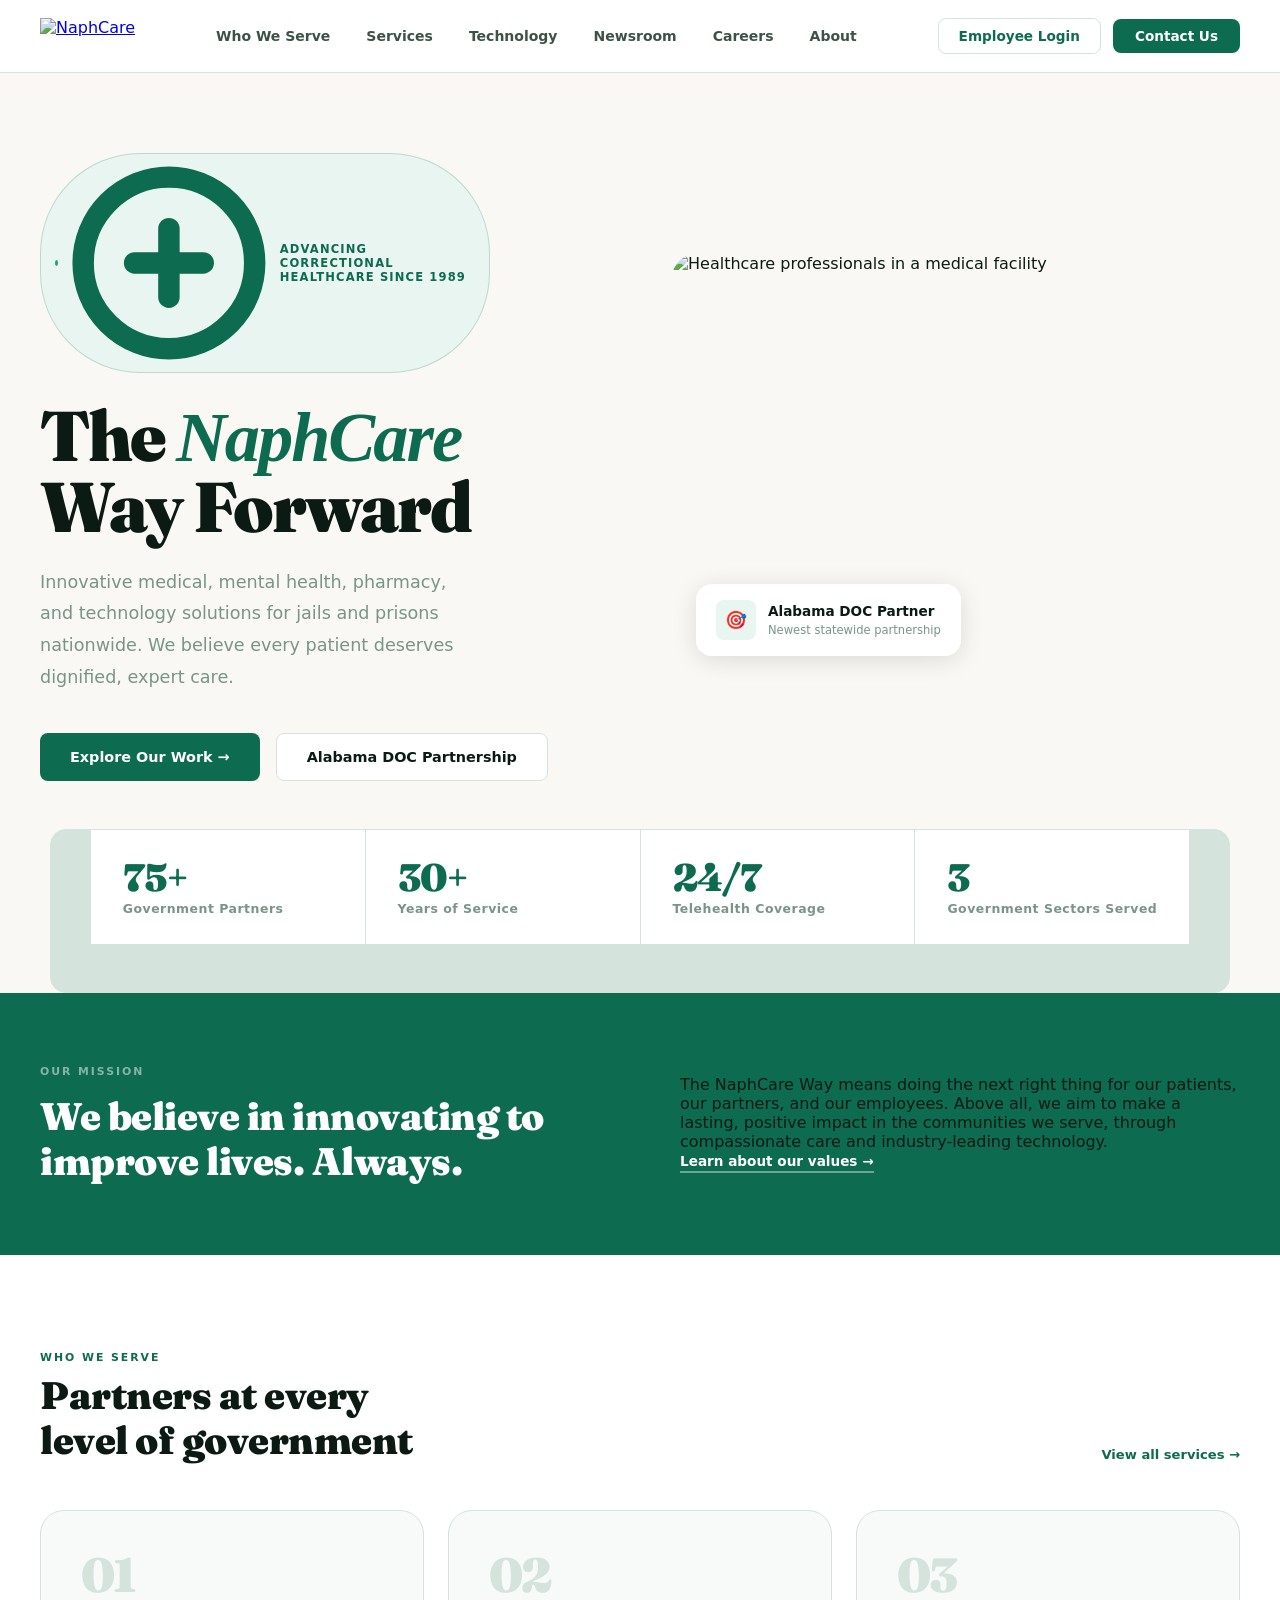
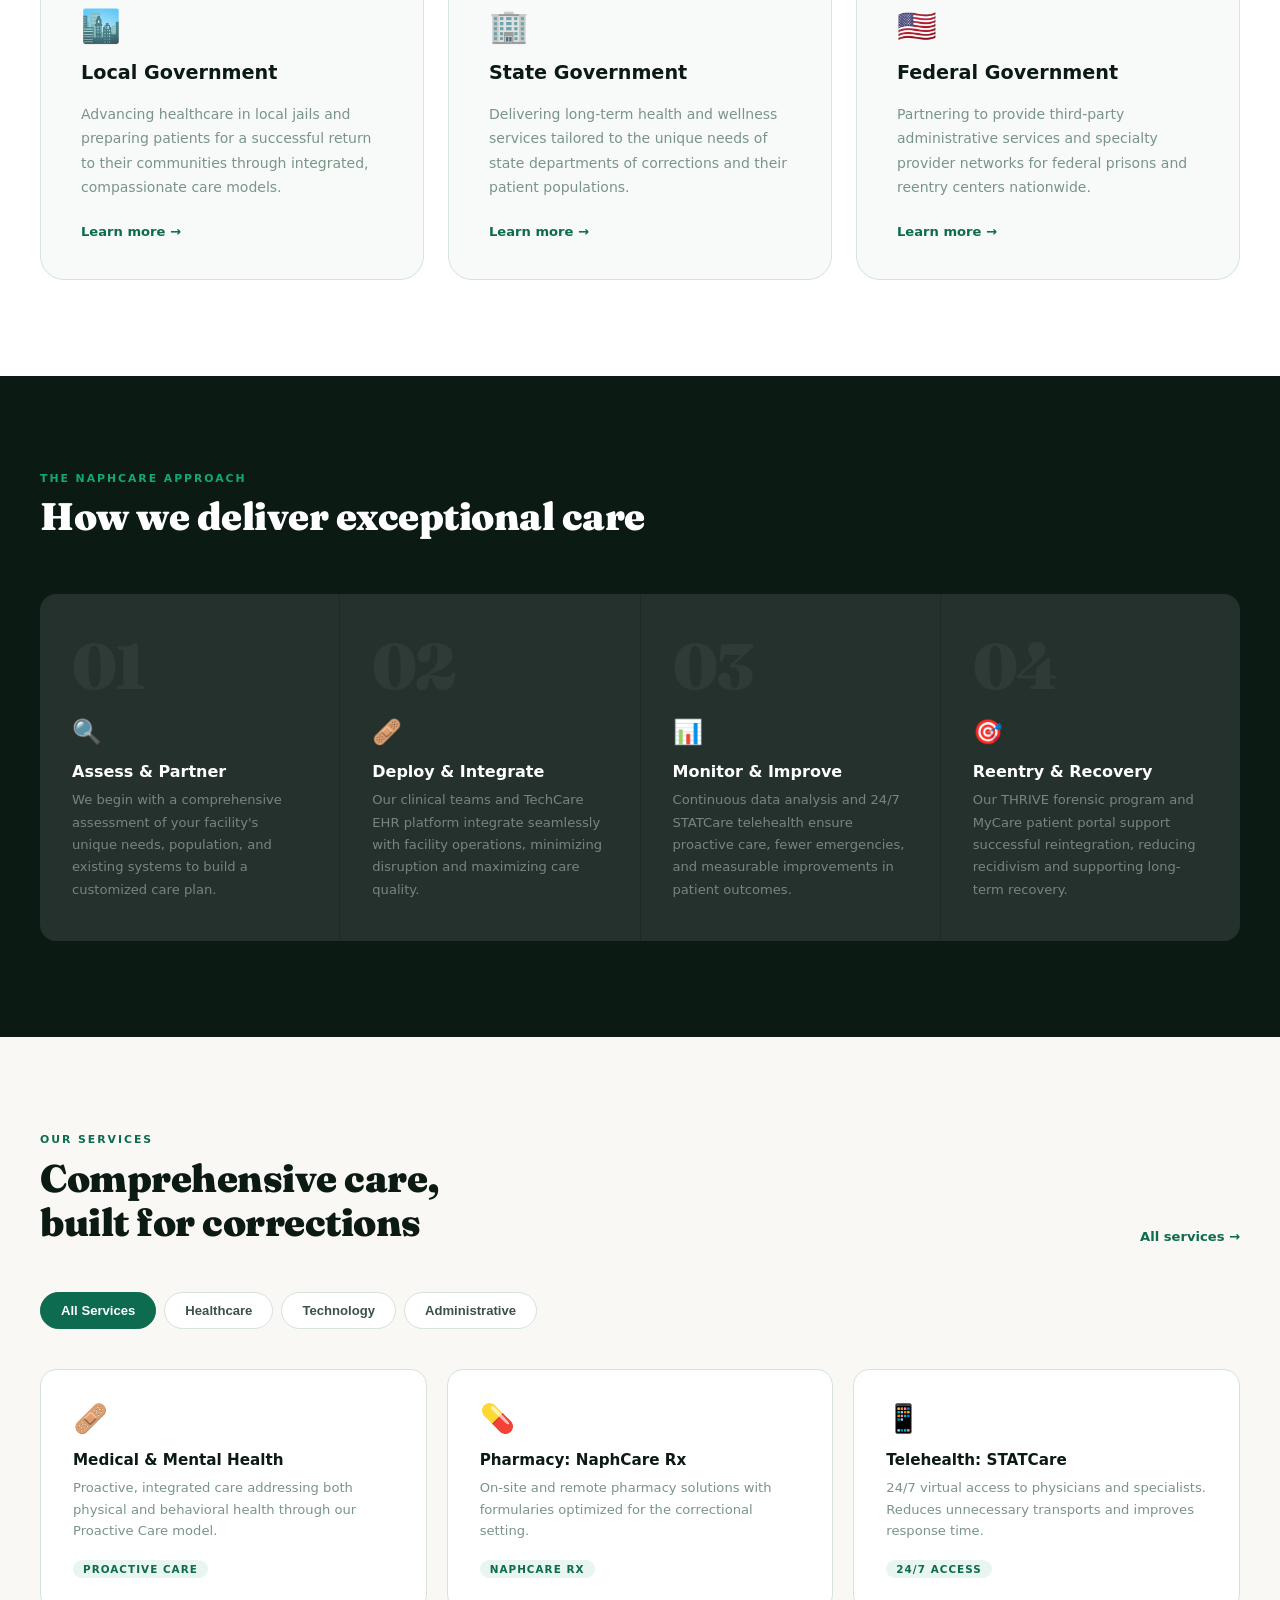
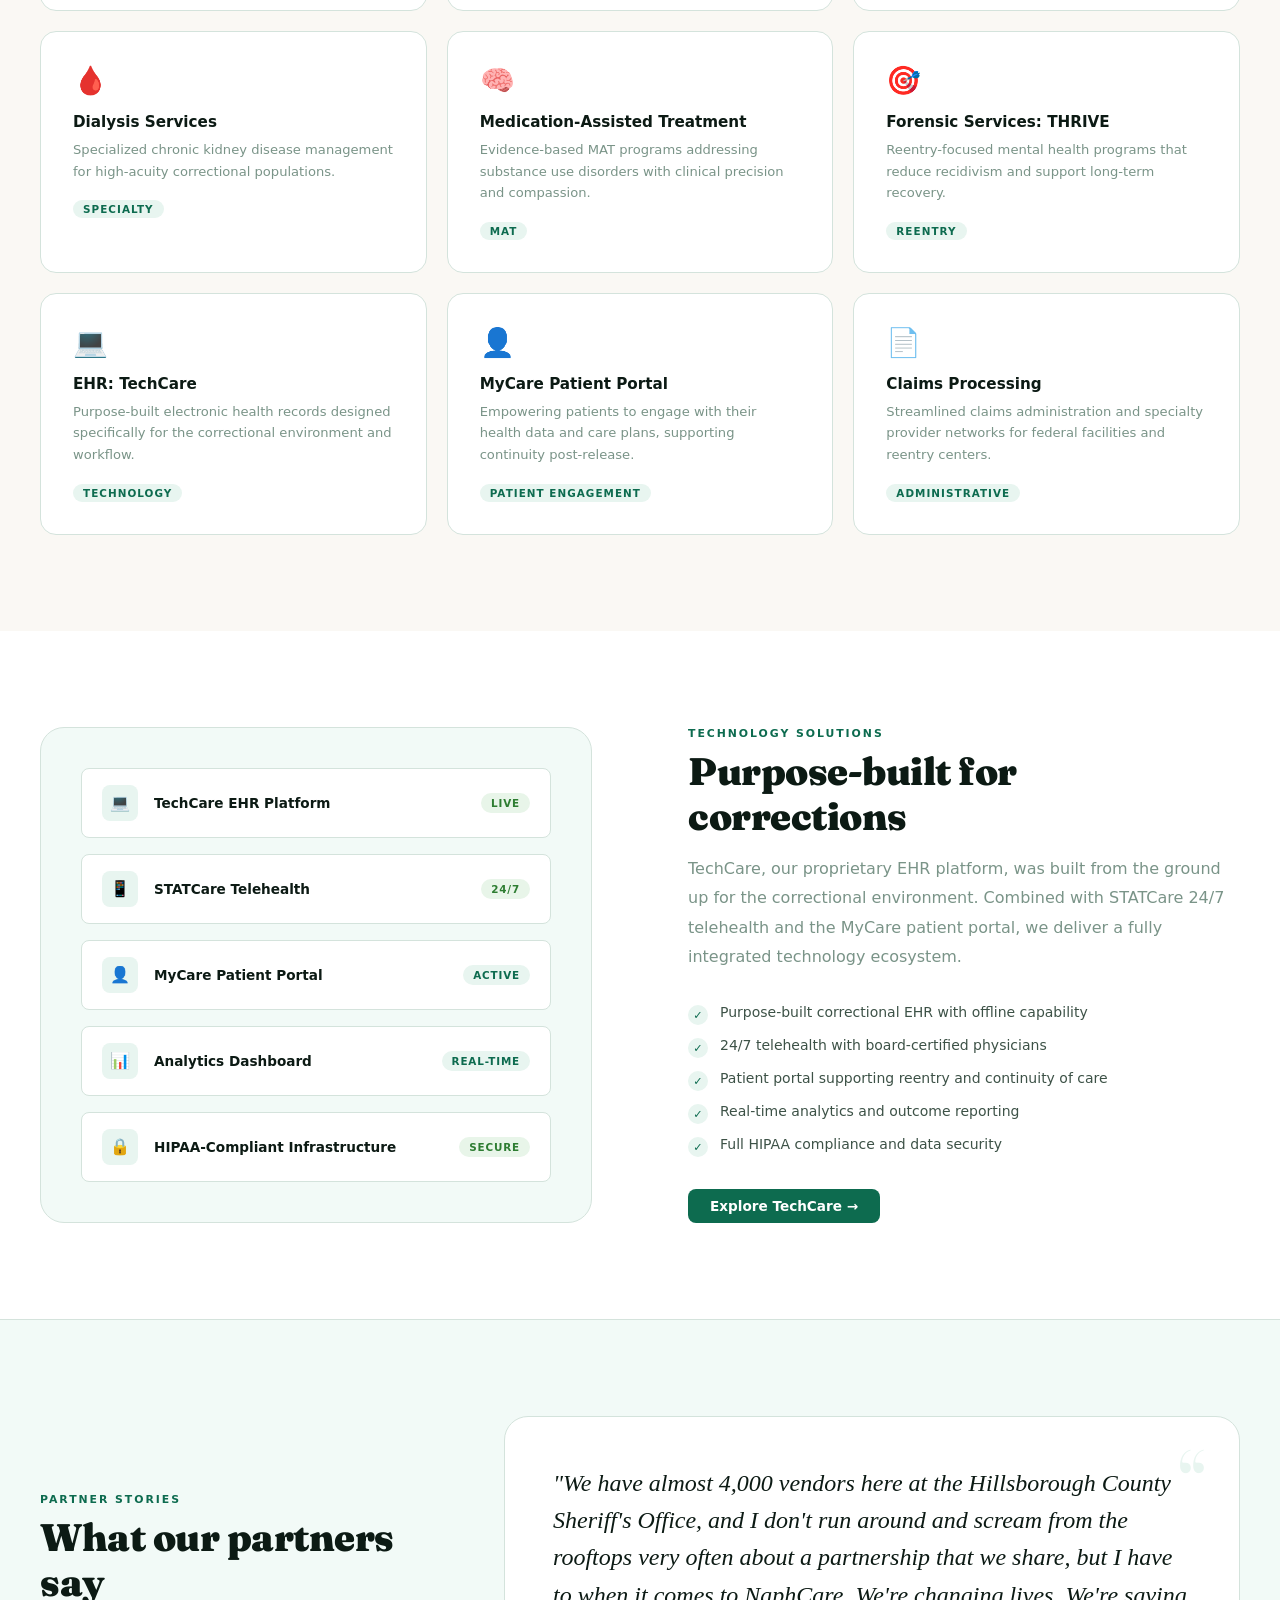
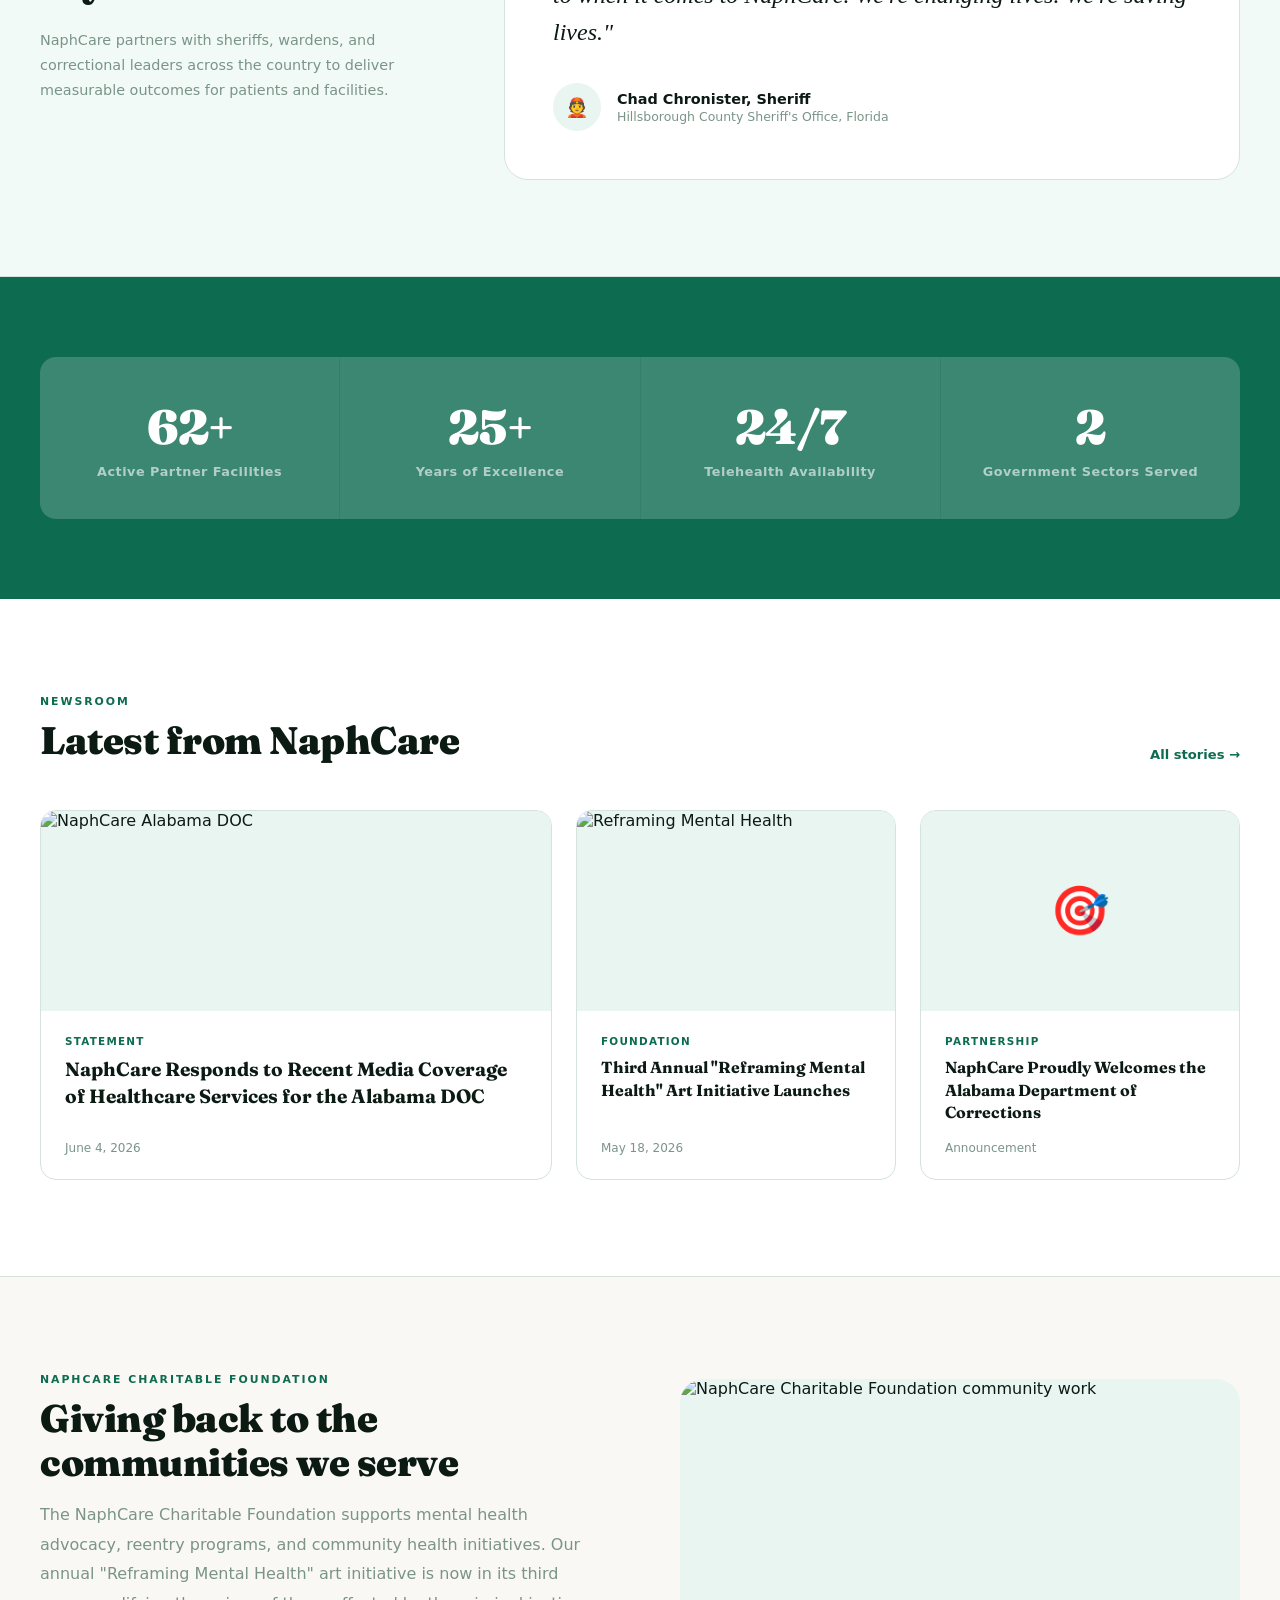
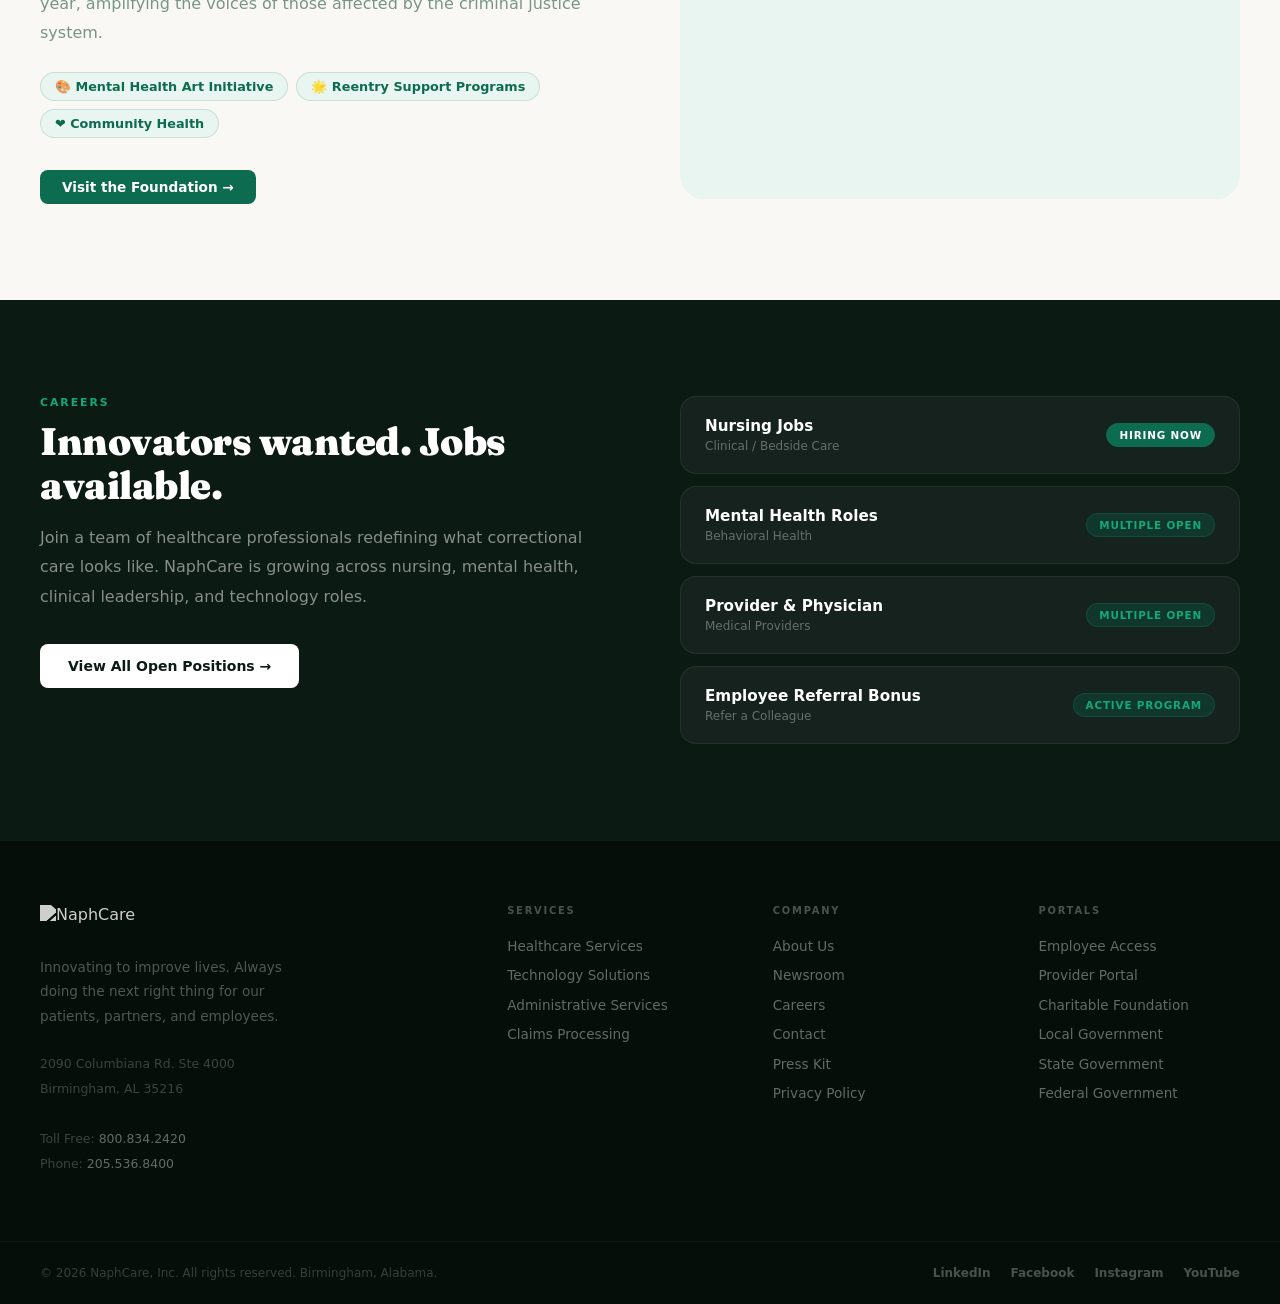
==== commit 59c70e3f: "Replace images with Unsplash alternatives in index.html" ====
--- a/index.html
+++ b/index.html
@@ -38,7 +38,7 @@
 <section class="hero">
   <div class="hero-content">
     <div class="hero-left">
-      <div class="hero-tag">Advancing Correctional Healthcare Since 1989</div>
+      <div class="hero-tag"><svg viewBox="0 0 24 24" fill="none" stroke="currentColor" stroke-width="2.5" stroke-linecap="round" stroke-linejoin="round"><path d="M12 2a10 10 0 1 0 0 20 10 10 0 0 0 0-20z"/><path d="M12 8v8M8 12h8"/></svg>Advancing Correctional Healthcare Since 1989</div>
       <h1>The <span class="highlight">NaphCare</span><br>Way Forward</h1>
       <p class="hero-body">Innovative medical, mental health, pharmacy, and technology solutions for jails and prisons nationwide. We believe every patient deserves dignified, expert care.</p>
       <div class="hero-ctas">
@@ -48,7 +48,7 @@
     </div>
     <div class="hero-right">
       <div class="hero-img-wrap">
-        <img src="https://naph-care.transforms.svdcdn.com/production/heros/Webpage-banners-1.png?w=1200&h=900&auto=compress%2Cformat&fit=min&dm=1776442096&s=6fe01dd7acfe3dab8e5a8c8a52dfc9be" onerror="this.parentElement.style.background='var(--green-pale)';this.style.display='none'" alt="NaphCare healthcare professionals at work" />
+        <img src="https://images.unsplash.com/photo-1519494026892-80bbd2d6fd0d?w=1200&h=900&fit=crop&auto=format&q=80" alt="Healthcare professionals in a medical facility" />
       </div>
       <div class="hero-img-badge">
         <div class="badge-icon">&#127919;</div>
@@ -340,7 +340,7 @@
     <div class="news-grid">
       <a href="https://www.naphcare.com/news/statement-from-naphcare-regarding-recent-coverage-of-naphcares-healthcare-services-for-the-alabama-department-of-corrections" target="_blank" rel="noopener" class="news-card reveal">
         <div class="news-thumb">
-          <img src="https://naph-care.transforms.svdcdn.com/production/news/NaphCare-Responds-to-Recent-Media-Coverage-of-HealthCare-Services-for-the-Alabama-Department-of-Corrections.png?w=735&h=413&q=82&auto=format&fit=min" alt="NaphCare Alabama DOC" />
+          <img src="https://images.unsplash.com/photo-1504439468489-c8920d796a29?w=735&h=413&fit=crop&auto=format&q=80" alt="NaphCare Alabama DOC" />
         </div>
         <div class="news-body">
           <div class="news-cat">Statement</div>
@@ -350,7 +350,7 @@
       </a>
       <a href="https://www.naphcare.com/news/naphcare-and-naphcare-charitable-foundation-launch-third-annual-reframing-mental-health-art-initiative" target="_blank" rel="noopener" class="news-card reveal" data-delay="100">
         <div class="news-thumb">
-          <img src="https://naph-care.transforms.svdcdn.com/production/news/NaphCare-and-NaphCare-Charitable-Foundation-Launch-Third-Annual-Reframing-Mental-Health-Art-Initiative.png?w=735&h=413&q=82&auto=format&fit=min" alt="Reframing Mental Health" />
+          <img src="https://images.unsplash.com/photo-1573496359142-b8d87734a5a2?w=735&h=413&fit=crop&auto=format&q=80" alt="Reframing Mental Health" />
         </div>
         <div class="news-body">
           <div class="news-cat">Foundation</div>
@@ -385,7 +385,7 @@
       <a href="https://www.naphcarecharitablefoundation.org/" target="_blank" rel="noopener" class="btn-fill" style="display:inline-flex;align-items:center;gap:8px;">Visit the Foundation &rarr;</a>
     </div>
     <div class="foundation-img reveal" data-delay="150">
-      <img src="https://naph-care.transforms.svdcdn.com/production/news/NaphCare-and-NaphCare-Charitable-Foundation-Launch-Third-Annual-Reframing-Mental-Health-Art-Initiative.png?w=800&h=600&q=82&auto=format&fit=min" alt="NaphCare Charitable Foundation" />
+      <img src="https://images.unsplash.com/photo-1582213782179-e0d53f98f2ca?w=800&h=600&fit=crop&auto=format&q=80" alt="NaphCare Charitable Foundation community work" />
     </div>
   </div>
 </section>
--- a/style.css
+++ b/style.css
@@ -962,12 +962,12 @@
   from { opacity: 0; transform: translateY(24px); }
   to   { opacity: 1; transform: translateY(0); }
 }
-.reveal {
+.js-ready .reveal {
   opacity: 0;
   transform: translateY(20px);
   transition: opacity 0.6s var(--ease), transform 0.6s var(--ease);
 }
-.reveal.visible { opacity: 1; transform: translateY(0); }
+.js-ready .reveal.visible { opacity: 1; transform: translateY(0); }
 
 /* ── RESPONSIVE ── */
 @media (max-width: 1024px) {
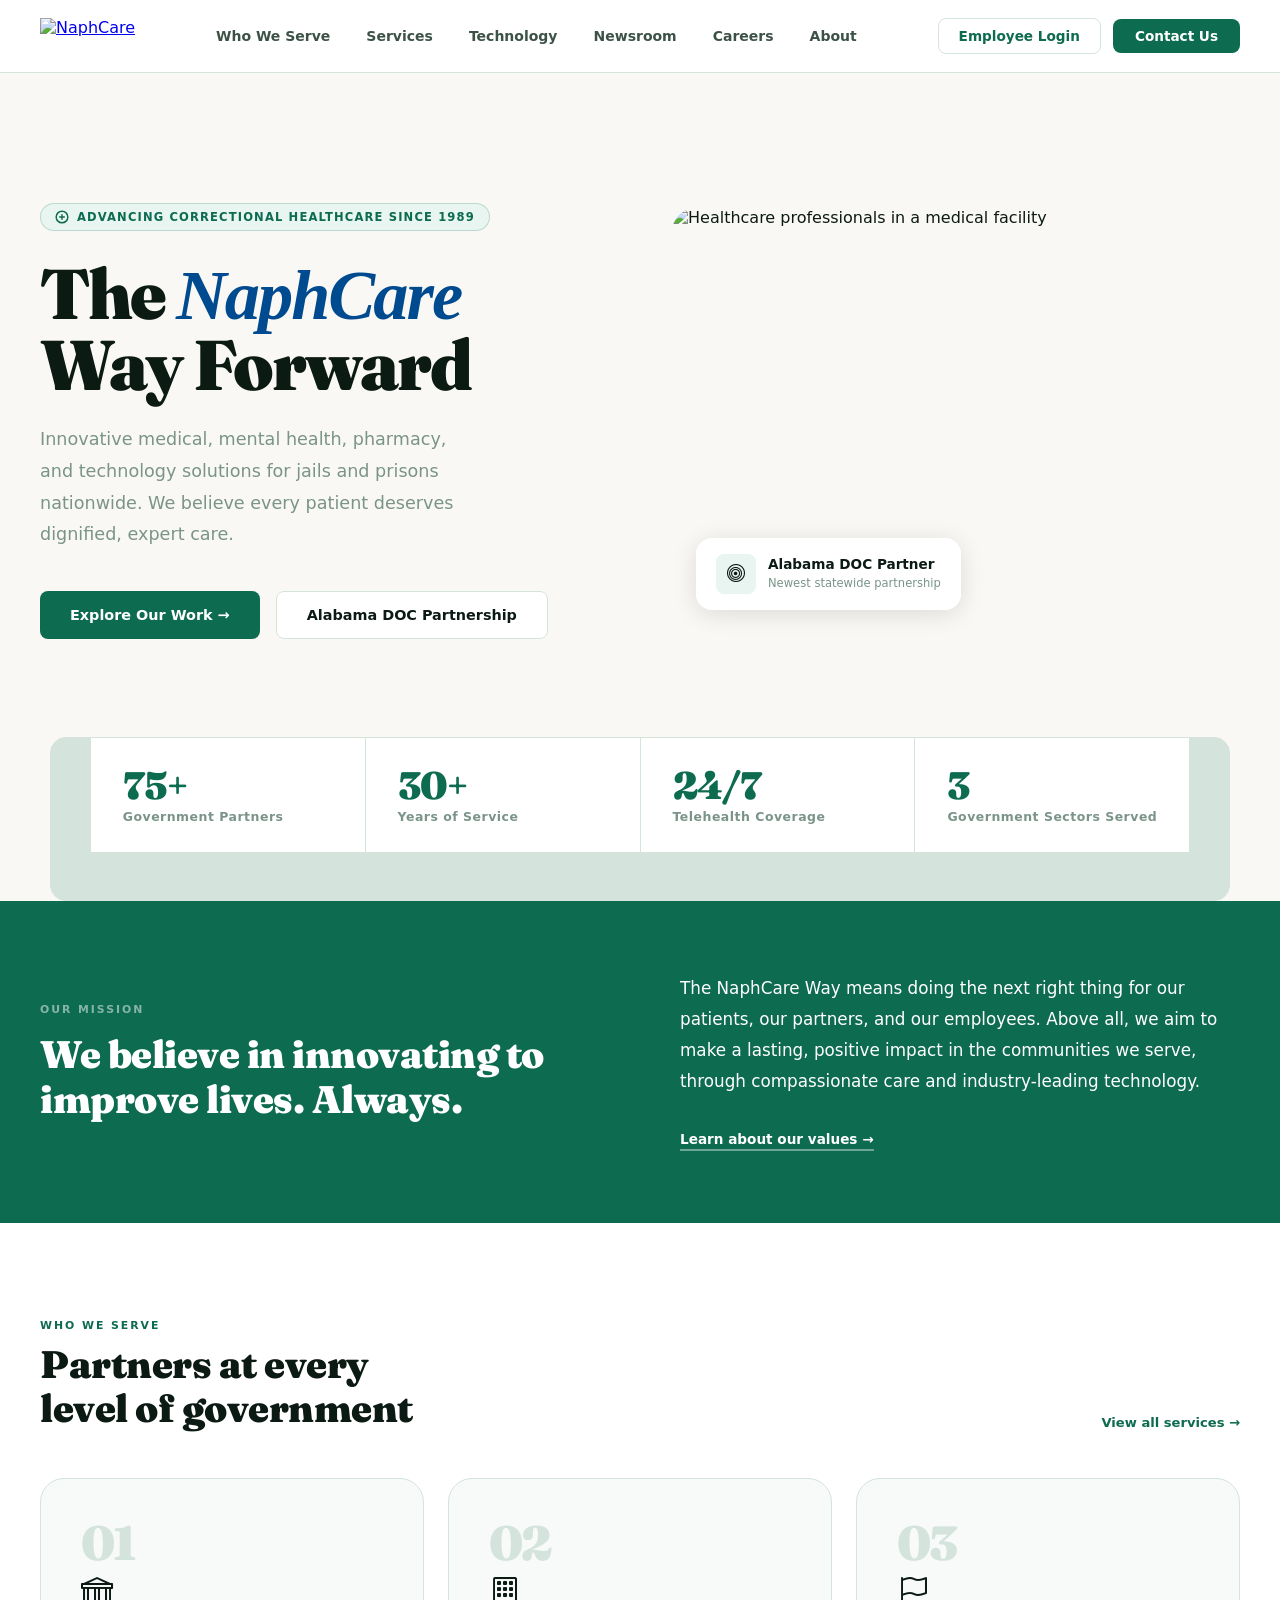
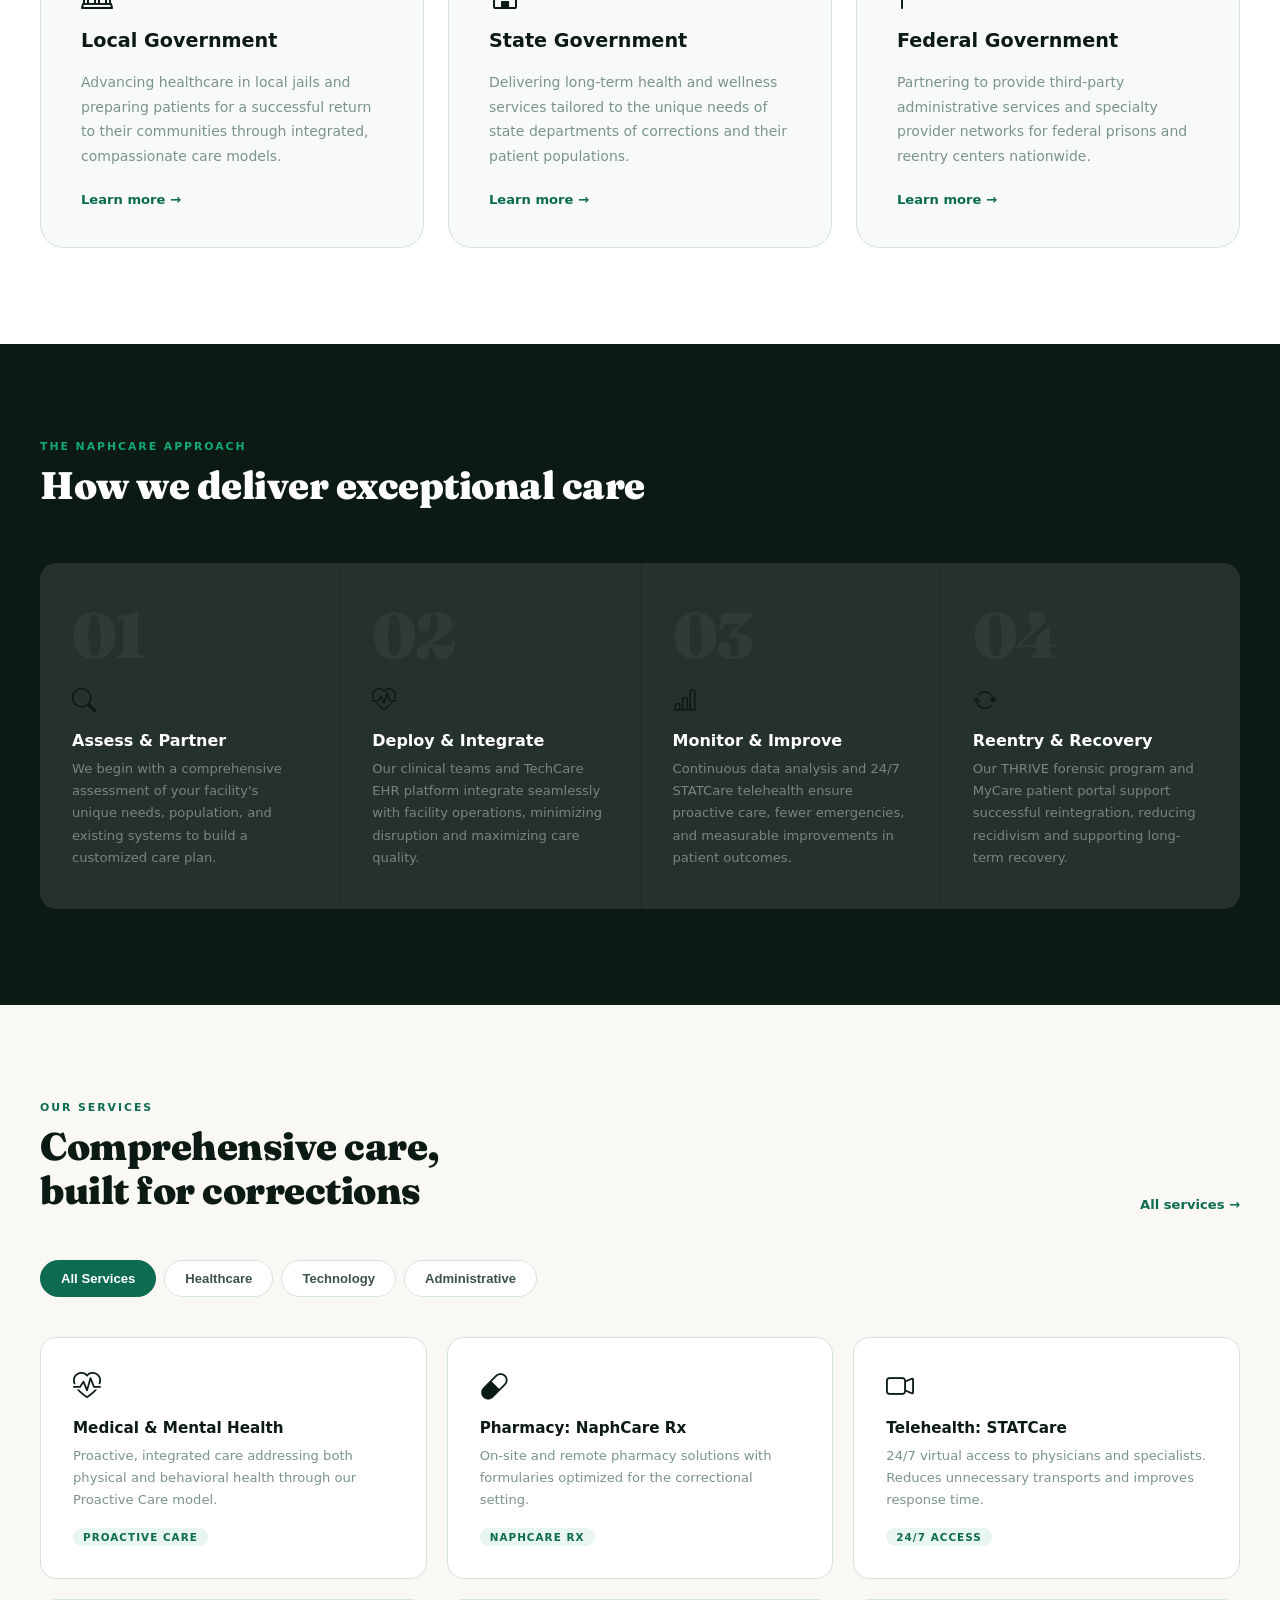
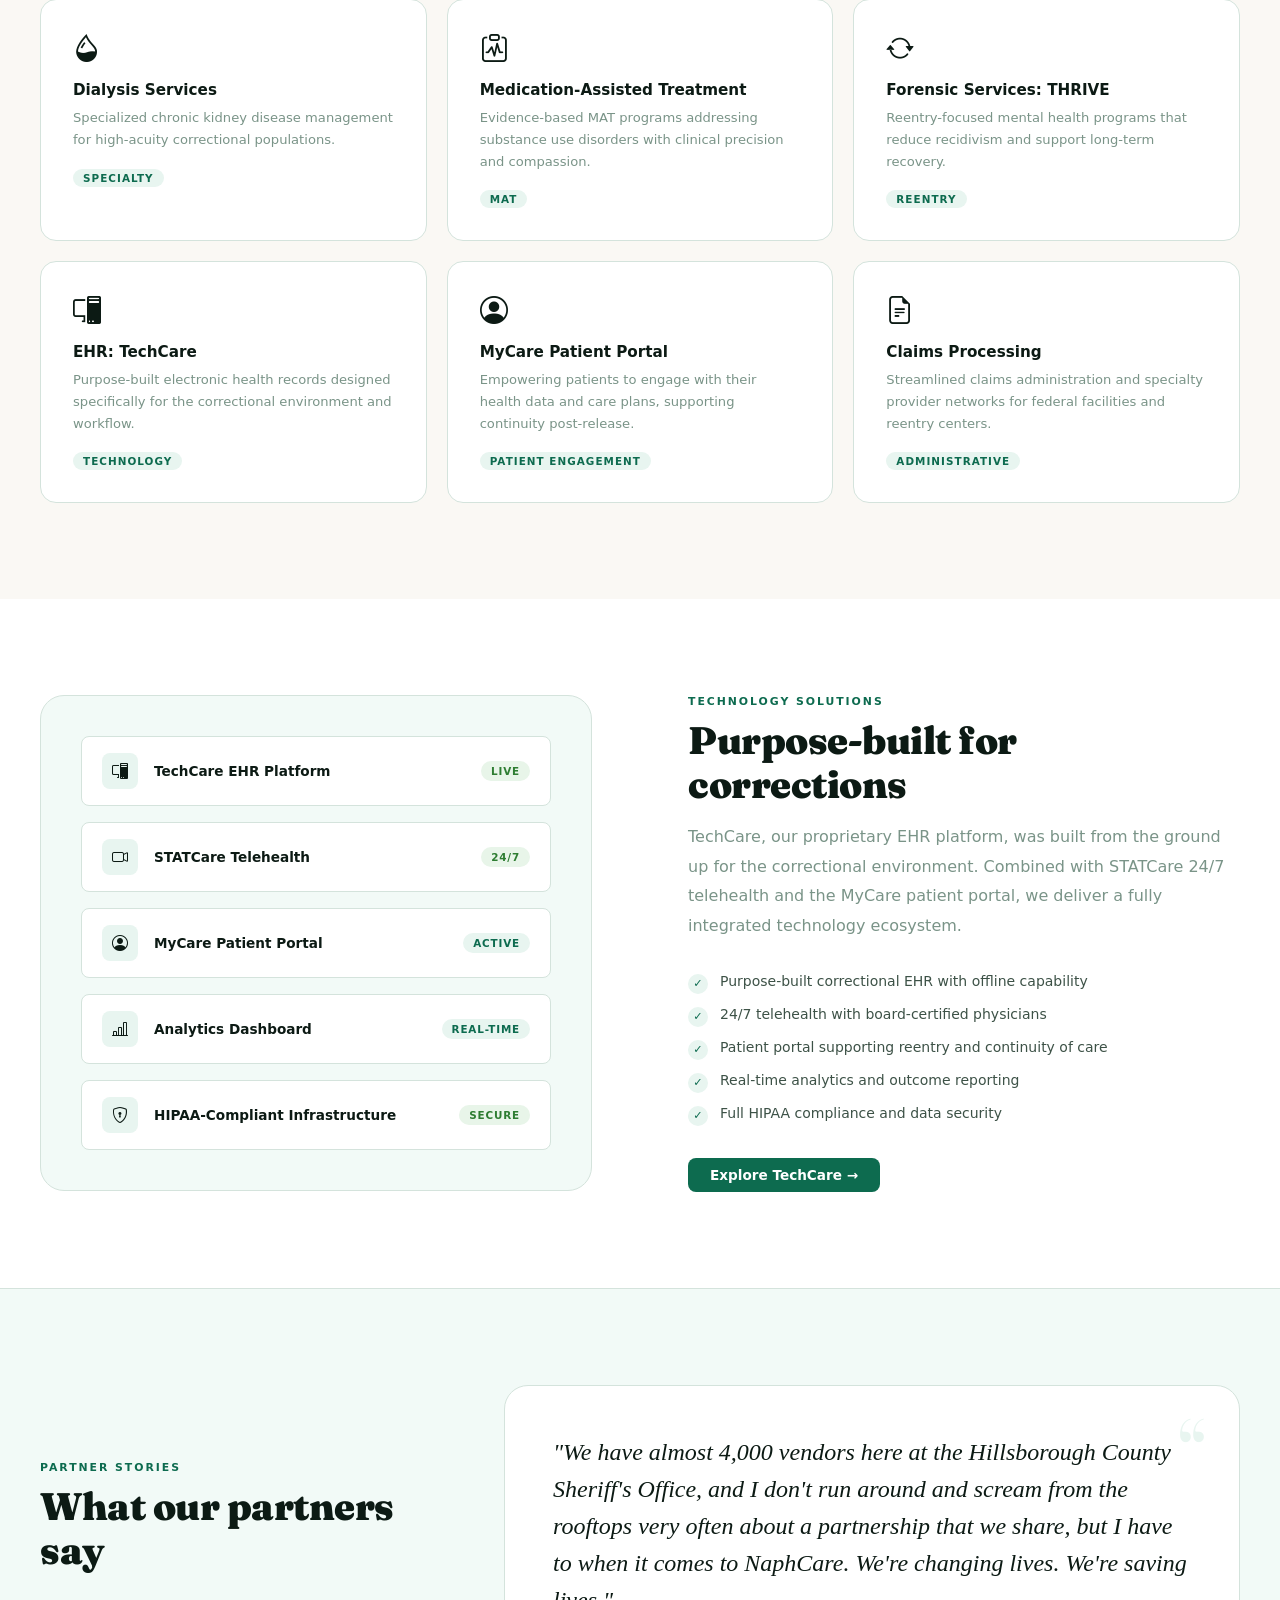
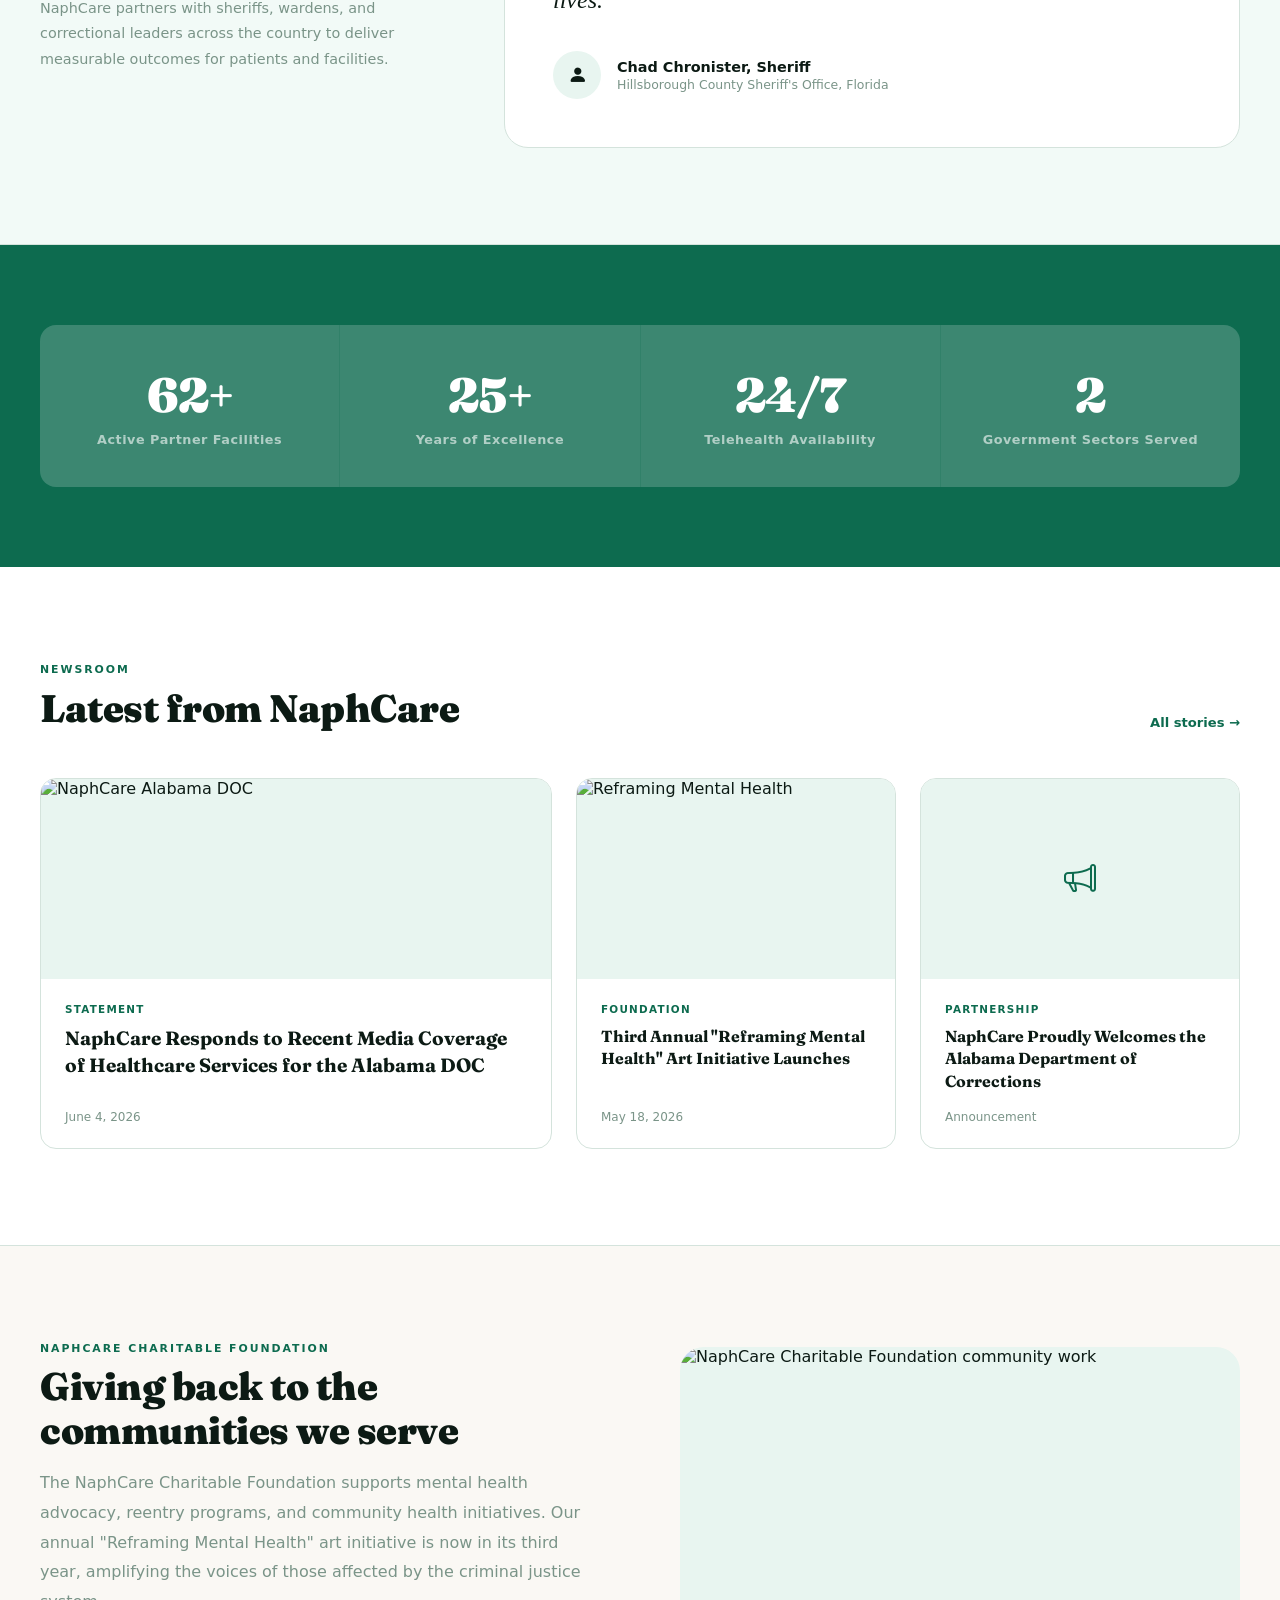
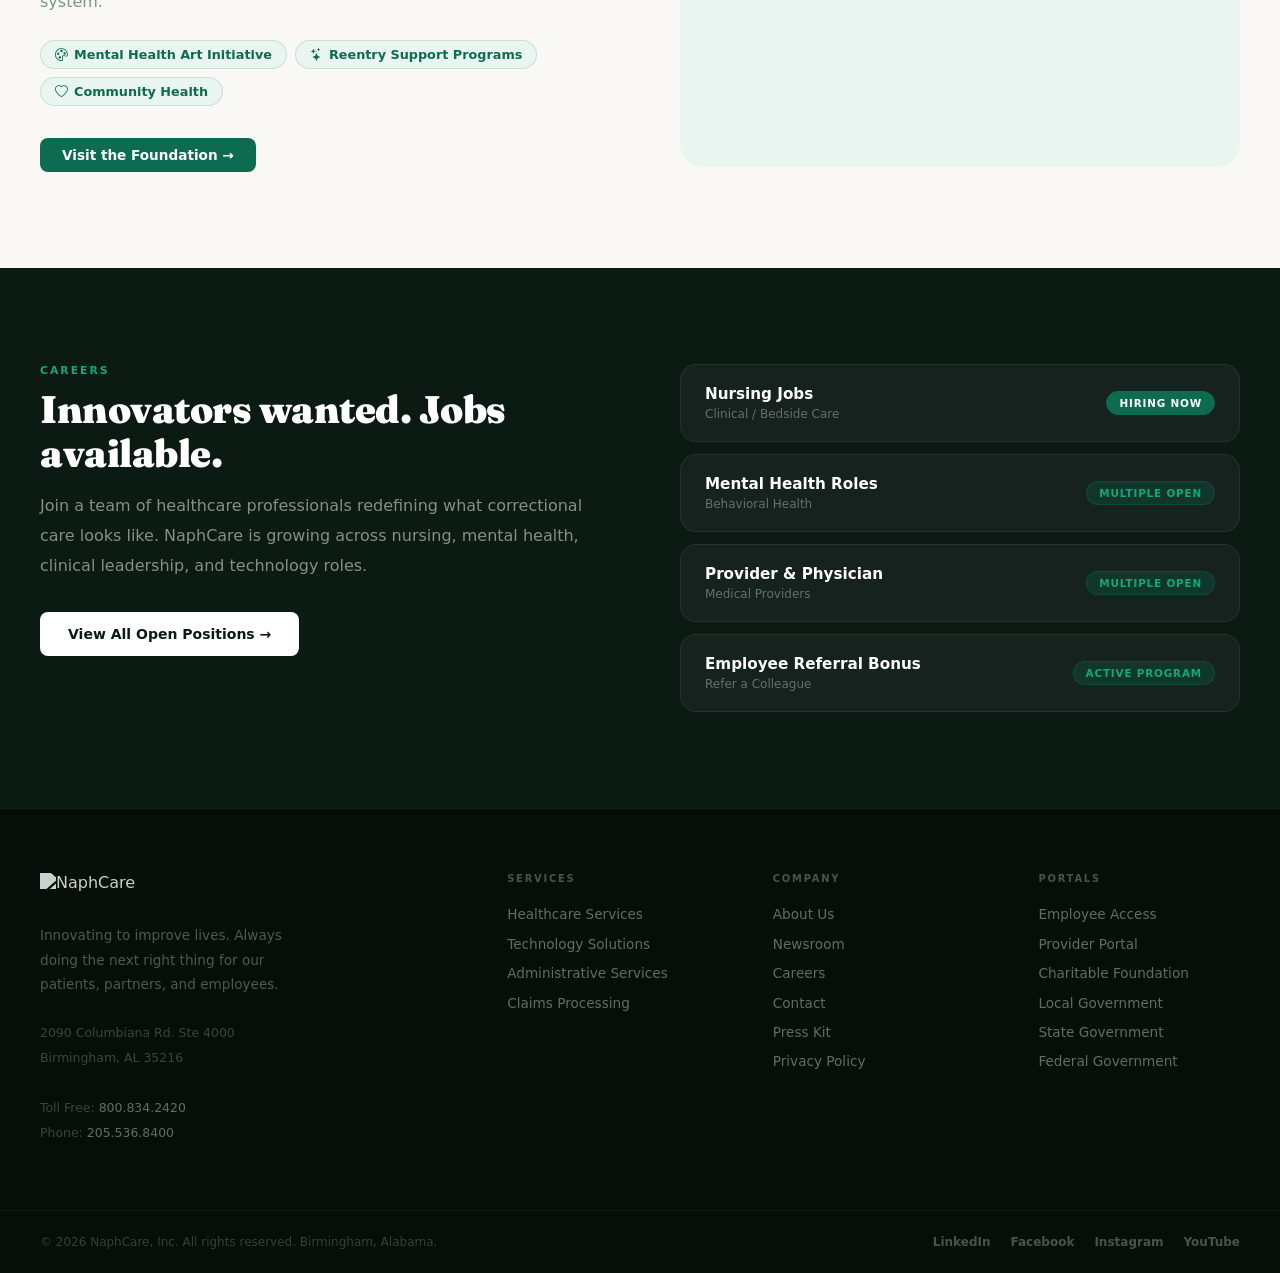
==== commit 6fd612e1: "Replace emoji icons with Bootstrap icons in HTML" ====
--- a/index.html
+++ b/index.html
@@ -8,6 +8,7 @@
 <link rel="preconnect" href="https://fonts.googleapis.com" />
 <link rel="preconnect" href="https://fonts.gstatic.com" crossorigin />
 <link href="https://fonts.googleapis.com/css2?family=Fraunces:ital,opsz,wght@0,9..144,400;0,9..144,700;0,9..144,900;1,9..144,400;1,9..144,700&family=Plus+Jakarta+Sans:wght@400;500;600;700;800&display=swap" rel="stylesheet" />
+<link rel="stylesheet" href="https://cdn.jsdelivr.net/npm/bootstrap-icons@1.11.3/font/bootstrap-icons.min.css" />
 <link rel="stylesheet" href="style.css" />
 <noscript><style>.reveal { opacity: 1 !important; transform: none !important; }</style></noscript>
 </head>
@@ -51,7 +52,7 @@
         <img src="https://images.unsplash.com/photo-1519494026892-80bbd2d6fd0d?w=1200&h=900&fit=crop&auto=format&q=80" alt="Healthcare professionals in a medical facility" />
       </div>
       <div class="hero-img-badge">
-        <div class="badge-icon">&#127919;</div>
+        <div class="badge-icon"><i class="bi bi-bullseye"></i></div>
         <div class="badge-text">
           <strong>Alabama DOC Partner</strong>
           <span>Newest statewide partnership</span>
@@ -106,21 +107,21 @@
     <div class="serve-grid">
       <a href="https://www.naphcare.com/local-government" target="_blank" rel="noopener" class="serve-card reveal">
         <div class="serve-card-num">01</div>
-        <div class="serve-card-icon">&#127961;&#65039;</div>
+        <div class="serve-card-icon"><i class="bi bi-bank"></i></div>
         <div class="serve-card-title">Local Government</div>
         <p class="serve-card-body">Advancing healthcare in local jails and preparing patients for a successful return to their communities through integrated, compassionate care models.</p>
         <div class="serve-card-arrow">Learn more &rarr;</div>
       </a>
       <a href="https://www.naphcare.com/state-government" target="_blank" rel="noopener" class="serve-card reveal" data-delay="100">
         <div class="serve-card-num">02</div>
-        <div class="serve-card-icon">&#127970;</div>
+        <div class="serve-card-icon"><i class="bi bi-building"></i></div>
         <div class="serve-card-title">State Government</div>
         <p class="serve-card-body">Delivering long-term health and wellness services tailored to the unique needs of state departments of corrections and their patient populations.</p>
         <div class="serve-card-arrow">Learn more &rarr;</div>
       </a>
       <a href="https://www.naphcare.com/federal-government" target="_blank" rel="noopener" class="serve-card reveal" data-delay="200">
         <div class="serve-card-num">03</div>
-        <div class="serve-card-icon">&#127482;&#127480;</div>
+        <div class="serve-card-icon"><i class="bi bi-flag"></i></div>
         <div class="serve-card-title">Federal Government</div>
         <p class="serve-card-body">Partnering to provide third-party administrative services and specialty provider networks for federal prisons and reentry centers nationwide.</p>
         <div class="serve-card-arrow">Learn more &rarr;</div>
@@ -137,25 +138,25 @@
     <div class="how-steps">
       <div class="how-step reveal">
         <div class="step-num">01</div>
-        <span class="step-icon">&#128269;</span>
+        <span class="step-icon"><i class="bi bi-search"></i></span>
         <div class="step-title">Assess &amp; Partner</div>
         <p class="step-body">We begin with a comprehensive assessment of your facility's unique needs, population, and existing systems to build a customized care plan.</p>
       </div>
       <div class="how-step reveal" data-delay="80">
         <div class="step-num">02</div>
-        <span class="step-icon">&#129657;</span>
+        <span class="step-icon"><i class="bi bi-heart-pulse"></i></span>
         <div class="step-title">Deploy &amp; Integrate</div>
         <p class="step-body">Our clinical teams and TechCare EHR platform integrate seamlessly with facility operations, minimizing disruption and maximizing care quality.</p>
       </div>
       <div class="how-step reveal" data-delay="160">
         <div class="step-num">03</div>
-        <span class="step-icon">&#128202;</span>
+        <span class="step-icon"><i class="bi bi-bar-chart-line"></i></span>
         <div class="step-title">Monitor &amp; Improve</div>
         <p class="step-body">Continuous data analysis and 24/7 STATCare telehealth ensure proactive care, fewer emergencies, and measurable improvements in patient outcomes.</p>
       </div>
       <div class="how-step reveal" data-delay="240">
         <div class="step-num">04</div>
-        <span class="step-icon">&#127919;</span>
+        <span class="step-icon"><i class="bi bi-arrow-repeat"></i></span>
         <div class="step-title">Reentry &amp; Recovery</div>
         <p class="step-body">Our THRIVE forensic program and MyCare patient portal support successful reintegration, reducing recidivism and supporting long-term recovery.</p>
       </div>
@@ -181,55 +182,55 @@
     </div>
     <div class="services-grid">
       <div class="svc-card reveal" data-cat="healthcare">
-        <span class="svc-icon">&#129657;</span>
+        <span class="svc-icon"><i class="bi bi-heart-pulse"></i></span>
         <div class="svc-name">Medical &amp; Mental Health</div>
         <p class="svc-desc">Proactive, integrated care addressing both physical and behavioral health through our Proactive Care model.</p>
         <span class="svc-tag">Proactive Care</span>
       </div>
       <div class="svc-card reveal" data-delay="60" data-cat="healthcare">
-        <span class="svc-icon">&#128138;</span>
+        <span class="svc-icon"><i class="bi bi-capsule"></i></span>
         <div class="svc-name">Pharmacy: NaphCare Rx</div>
         <p class="svc-desc">On-site and remote pharmacy solutions with formularies optimized for the correctional setting.</p>
         <span class="svc-tag">NaphCare Rx</span>
       </div>
       <div class="svc-card reveal" data-delay="120" data-cat="healthcare">
-        <span class="svc-icon">&#128241;</span>
+        <span class="svc-icon"><i class="bi bi-camera-video"></i></span>
         <div class="svc-name">Telehealth: STATCare</div>
         <p class="svc-desc">24/7 virtual access to physicians and specialists. Reduces unnecessary transports and improves response time.</p>
         <span class="svc-tag">24/7 Access</span>
       </div>
       <div class="svc-card reveal" data-delay="60" data-cat="healthcare">
-        <span class="svc-icon">&#129656;</span>
+        <span class="svc-icon"><i class="bi bi-droplet-half"></i></span>
         <div class="svc-name">Dialysis Services</div>
         <p class="svc-desc">Specialized chronic kidney disease management for high-acuity correctional populations.</p>
         <span class="svc-tag">Specialty</span>
       </div>
       <div class="svc-card reveal" data-delay="120" data-cat="healthcare">
-        <span class="svc-icon">&#129504;</span>
+        <span class="svc-icon"><i class="bi bi-clipboard-pulse"></i></span>
         <div class="svc-name">Medication-Assisted Treatment</div>
         <p class="svc-desc">Evidence-based MAT programs addressing substance use disorders with clinical precision and compassion.</p>
         <span class="svc-tag">MAT</span>
       </div>
       <div class="svc-card reveal" data-delay="180" data-cat="healthcare">
-        <span class="svc-icon">&#127919;</span>
+        <span class="svc-icon"><i class="bi bi-arrow-repeat"></i></span>
         <div class="svc-name">Forensic Services: THRIVE</div>
         <p class="svc-desc">Reentry-focused mental health programs that reduce recidivism and support long-term recovery.</p>
         <span class="svc-tag">Reentry</span>
       </div>
       <div class="svc-card reveal" data-cat="tech">
-        <span class="svc-icon">&#128187;</span>
+        <span class="svc-icon"><i class="bi bi-pc-display"></i></span>
         <div class="svc-name">EHR: TechCare</div>
         <p class="svc-desc">Purpose-built electronic health records designed specifically for the correctional environment and workflow.</p>
         <span class="svc-tag">Technology</span>
       </div>
       <div class="svc-card reveal" data-delay="60" data-cat="tech">
-        <span class="svc-icon">&#128100;</span>
+        <span class="svc-icon"><i class="bi bi-person-circle"></i></span>
         <div class="svc-name">MyCare Patient Portal</div>
         <p class="svc-desc">Empowering patients to engage with their health data and care plans, supporting continuity post-release.</p>
         <span class="svc-tag">Patient Engagement</span>
       </div>
       <div class="svc-card reveal" data-delay="120" data-cat="admin">
-        <span class="svc-icon">&#128196;</span>
+        <span class="svc-icon"><i class="bi bi-file-earmark-text"></i></span>
         <div class="svc-name">Claims Processing</div>
         <p class="svc-desc">Streamlined claims administration and specialty provider networks for federal facilities and reentry centers.</p>
         <span class="svc-tag">Administrative</span>
@@ -243,27 +244,27 @@
   <div class="tech-inner">
     <div class="tech-visual reveal">
       <div class="tech-bar">
-        <div class="tech-bar-icon">&#128187;</div>
+        <div class="tech-bar-icon"><i class="bi bi-pc-display"></i></div>
         <div class="tech-bar-label">TechCare EHR Platform</div>
         <span class="tech-bar-pill live">Live</span>
       </div>
       <div class="tech-bar">
-        <div class="tech-bar-icon">&#128241;</div>
+        <div class="tech-bar-icon"><i class="bi bi-camera-video"></i></div>
         <div class="tech-bar-label">STATCare Telehealth</div>
         <span class="tech-bar-pill live">24/7</span>
       </div>
       <div class="tech-bar">
-        <div class="tech-bar-icon">&#128100;</div>
+        <div class="tech-bar-icon"><i class="bi bi-person-circle"></i></div>
         <div class="tech-bar-label">MyCare Patient Portal</div>
         <span class="tech-bar-pill">Active</span>
       </div>
       <div class="tech-bar">
-        <div class="tech-bar-icon">&#128202;</div>
+        <div class="tech-bar-icon"><i class="bi bi-bar-chart-line"></i></div>
         <div class="tech-bar-label">Analytics Dashboard</div>
         <span class="tech-bar-pill">Real-time</span>
       </div>
       <div class="tech-bar">
-        <div class="tech-bar-icon">&#128274;</div>
+        <div class="tech-bar-icon"><i class="bi bi-shield-lock"></i></div>
         <div class="tech-bar-label">HIPAA-Compliant Infrastructure</div>
         <span class="tech-bar-pill live">Secure</span>
       </div>
@@ -295,7 +296,7 @@
     <div class="testimonial-card reveal" data-delay="120">
       <p class="testimonial-text">"We have almost 4,000 vendors here at the Hillsborough County Sheriff's Office, and I don't run around and scream from the rooftops very often about a partnership that we share, but I have to when it comes to NaphCare. We're changing lives. We're saving lives."</p>
       <div class="testimonial-author">
-        <div class="author-avatar">&#128114;</div>
+        <div class="author-avatar"><i class="bi bi-person-fill"></i></div>
         <div>
           <div class="author-name">Chad Chronister, Sheriff</div>
           <div class="author-role">Hillsborough County Sheriff's Office, Florida</div>
@@ -359,7 +360,7 @@
         </div>
       </a>
       <a href="https://www.naphcare.com/adoc" target="_blank" rel="noopener" class="news-card reveal" data-delay="200">
-        <div class="news-thumb" style="background:var(--green-pale);display:flex;align-items:center;justify-content:center;font-size:3rem;">&#127919;</div>
+        <div class="news-thumb" style="background:var(--green-pale);display:flex;align-items:center;justify-content:center;font-size:2rem;"><i class="bi bi-megaphone" style="color:var(--green);"></i></div>
         <div class="news-body">
           <div class="news-cat">Partnership</div>
           <h3 class="news-title">NaphCare Proudly Welcomes the Alabama Department of Corrections</h3>
@@ -378,9 +379,9 @@
       <div class="section-title">Giving back to the communities we serve</div>
       <p>The NaphCare Charitable Foundation supports mental health advocacy, reentry programs, and community health initiatives. Our annual "Reframing Mental Health" art initiative is now in its third year, amplifying the voices of those affected by the criminal justice system.</p>
       <div class="foundation-pills">
-        <span class="pill">&#127912; Mental Health Art Initiative</span>
-        <span class="pill">&#127775; Reentry Support Programs</span>
-        <span class="pill">&#10084;&#65039; Community Health</span>
+        <span class="pill"><i class="bi bi-palette"></i> Mental Health Art Initiative</span>
+        <span class="pill"><i class="bi bi-stars"></i> Reentry Support Programs</span>
+        <span class="pill"><i class="bi bi-heart"></i> Community Health</span>
       </div>
       <a href="https://www.naphcarecharitablefoundation.org/" target="_blank" rel="noopener" class="btn-fill" style="display:inline-flex;align-items:center;gap:8px;">Visit the Foundation &rarr;</a>
     </div>
--- a/style.css
+++ b/style.css
@@ -15,7 +15,7 @@
   --white:       #ffffff;
   --cream:       #faf8f4;
   --amber:       #d4820a;
-  --amber-light: #f0a830;
+  --logo-blue:   #004a8f;
   --radius:      8px;
   --radius-lg:   16px;
   --radius-xl:   24px;
@@ -135,11 +135,9 @@
   opacity: 0;
   animation: rise 0.7s 0.1s var(--ease) forwards;
 }
-.hero-tag::before {
-  content: '';
-  width: 6px; height: 6px;
-  background: var(--green-light);
-  border-radius: 50%;
+.hero-tag svg {
+  width: 14px; height: 14px;
+  flex-shrink: 0;
 }
 
 .hero h1 {
@@ -154,7 +152,7 @@
   animation: rise 0.7s 0.2s var(--ease) forwards;
 }
 .hero h1 .highlight {
-  color: var(--green);
+  color: var(--logo-blue);
   font-style: italic;
 }
 
@@ -321,10 +319,10 @@
   line-height: 1.15;
   letter-spacing: -0.5px;
 }
-.mission-right p {
+.mission-inner .reveal > p {
   font-size: 1.05rem;
   line-height: 1.85;
-  color: rgba(255,255,255,0.7);
+  color: var(--white);
   margin-bottom: 2rem;
 }
 .mission-link {
